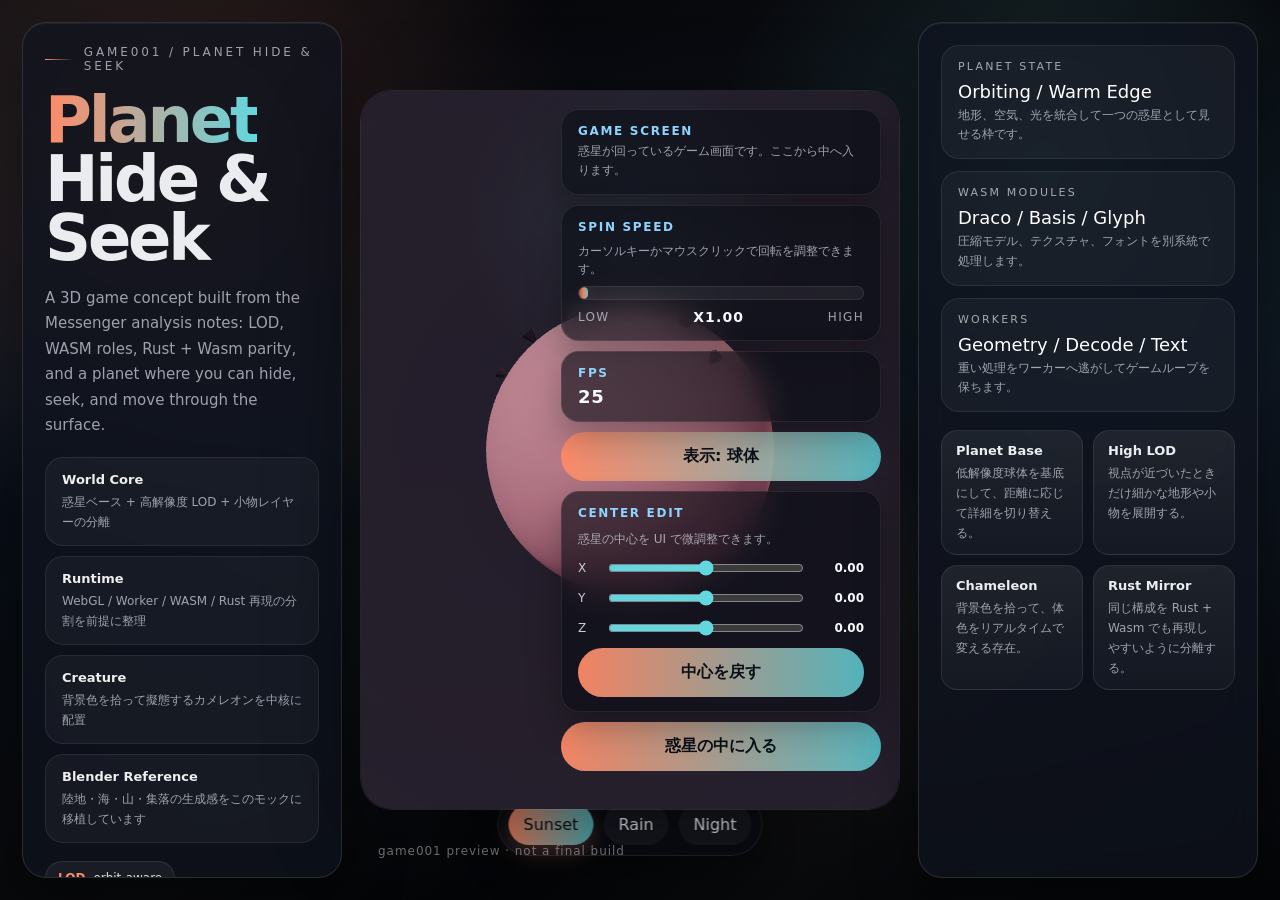
==== game001/index.html @ 6404ee8c "add planet center editor" ====
<!doctype html>
<html lang="ja">
  <head>
    <meta charset="UTF-8" />
    <meta name="viewport" content="width=device-width, initial-scale=1.0" />
    <script type="importmap">
      {
        "imports": {
          "three": "./vendor/three.module.js",
          "three/addons/loaders/GLTFLoader.js": "./vendor/jsm/loaders/GLTFLoader.js",
          "three/addons/loaders/DRACOLoader.js": "./vendor/jsm/loaders/DRACOLoader.js"
        }
      }
    </script>
    <title>game001 - Planet Hide & Seek</title>
    <style>
      :root {
        --bg: #07080d;
        --panel: rgba(16, 20, 30, 0.74);
        --panel-strong: rgba(12, 16, 26, 0.92);
        --line: rgba(255, 255, 255, 0.12);
        --text: rgba(245, 246, 250, 0.96);
        --muted: rgba(210, 216, 228, 0.72);
        --warm: #ff8a66;
        --warm-2: #ffb17e;
        --cool: #62d7df;
        --cool-2: #8ed4ff;
        --planet: #394561;
        --planet-dark: #1a2235;
        --shadow: rgba(0, 0, 0, 0.45);
      }

      * {
        box-sizing: border-box;
      }

      html,
      body {
        margin: 0;
        min-height: 100%;
        background:
          radial-gradient(circle at 15% 18%, rgba(255, 138, 102, 0.16), transparent 30%),
          radial-gradient(circle at 82% 18%, rgba(98, 215, 223, 0.14), transparent 26%),
          radial-gradient(circle at 60% 68%, rgba(255, 177, 126, 0.09), transparent 28%),
          linear-gradient(180deg, #06070b 0%, #09111c 44%, #040507 100%);
        color: var(--text);
        font-family: Inter, ui-sans-serif, system-ui, -apple-system, BlinkMacSystemFont, "Segoe UI", sans-serif;
        overflow: hidden;
      }

      body[data-biome="sunset"] {
        --planet: #6c4250;
        --planet-dark: #2b1a24;
      }

      body[data-biome="rain"] {
        --planet: #425f67;
        --planet-dark: #17262c;
      }

      body[data-biome="night"] {
        --planet: #3d4a72;
        --planet-dark: #12182a;
      }

      .shell {
        position: relative;
        width: 100vw;
        height: 100vh;
        display: grid;
        grid-template-columns: 320px minmax(0, 1fr) 340px;
        gap: 18px;
        padding: 22px;
      }

      .shell::before {
        content: "";
        position: absolute;
        inset: 0;
        background:
          linear-gradient(135deg, rgba(255,255,255,0.03), transparent 24%, rgba(255,255,255,0.02) 48%, transparent 62%, rgba(255,255,255,0.02) 76%, transparent),
          radial-gradient(circle at 50% 50%, rgba(255,255,255,0.04), transparent 48%);
        pointer-events: none;
        mix-blend-mode: screen;
      }

      .panel {
        position: relative;
        z-index: 1;
        background: var(--panel);
        border: 1px solid var(--line);
        box-shadow: 0 24px 60px var(--shadow), inset 0 1px 0 rgba(255,255,255,0.05);
        backdrop-filter: blur(18px);
        border-radius: 24px;
        overflow: hidden;
      }

      .left {
        display: flex;
        flex-direction: column;
        padding: 22px;
        gap: 18px;
      }

      .eyebrow {
        display: inline-flex;
        align-items: center;
        gap: 10px;
        color: var(--muted);
        font-size: 12px;
        letter-spacing: 0.24em;
        text-transform: uppercase;
      }

      .eyebrow::before {
        content: "";
        width: 34px;
        height: 1px;
        background: linear-gradient(90deg, var(--warm), transparent);
      }

      h1 {
        margin: 0;
        font-size: clamp(2.2rem, 5vw, 4.5rem);
        line-height: 0.92;
        letter-spacing: -0.05em;
      }

      .title-accent {
        background: linear-gradient(90deg, var(--warm), var(--cool));
        -webkit-background-clip: text;
        background-clip: text;
        color: transparent;
      }

      .lede {
        margin: 0;
        font-size: 15px;
        line-height: 1.7;
        color: var(--muted);
      }

      .spec-list {
        display: grid;
        gap: 10px;
      }

      .spec-card {
        border-radius: 18px;
        padding: 14px 16px;
        background: rgba(255,255,255,0.04);
        border: 1px solid rgba(255,255,255,0.08);
      }

      .spec-card strong {
        display: block;
        font-size: 13px;
        margin-bottom: 4px;
        color: rgba(255,255,255,0.93);
      }

      .spec-card span {
        font-size: 12px;
        color: var(--muted);
      }

      .chip-row {
        display: flex;
        flex-wrap: wrap;
        gap: 8px;
        margin-top: auto;
      }

      .chip {
        display: inline-flex;
        align-items: center;
        gap: 8px;
        border-radius: 999px;
        padding: 9px 12px;
        background: rgba(255,255,255,0.05);
        border: 1px solid rgba(255,255,255,0.09);
        color: rgba(255,255,255,0.86);
        font-size: 12px;
      }

      .chip b {
        color: var(--warm);
      }

      .center {
        position: relative;
        display: grid;
        place-items: center;
      }

      .viewport {
        position: relative;
        width: min(100%, 820px);
        height: min(100%, 720px);
        border-radius: 32px;
        background:
          radial-gradient(circle at 50% 22%, rgba(255,177,126,0.22), transparent 22%),
          radial-gradient(circle at 50% 55%, rgba(98,215,223,0.08), transparent 36%),
          linear-gradient(180deg, rgba(255,255,255,0.03), rgba(255,255,255,0.01));
        border: 1px solid rgba(255,255,255,0.08);
        overflow: hidden;
        box-shadow: 0 26px 90px rgba(0,0,0,0.45);
      }

      .game-canvas {
        position: absolute;
        inset: 0;
        width: 100%;
        height: 100%;
        display: block;
        background: #040507;
        z-index: 0;
      }

      .entry-scene,
      .orbit-scene,
      .play-scene {
        position: absolute;
        inset: 0;
        transition: opacity 420ms ease, transform 420ms ease, filter 420ms ease;
        z-index: 1;
      }

      .orbit-scene,
      .play-scene {
        opacity: 0;
        pointer-events: none;
      }

      .orbit-scene {
        background:
          radial-gradient(circle at 50% 18%, rgba(98, 215, 223, 0.08), transparent 26%),
          linear-gradient(180deg, rgba(12, 17, 24, 0.12) 0%, rgba(10, 15, 21, 0.1) 48%, rgba(5, 7, 10, 0.06) 100%);
        backdrop-filter: none;
      }

      .viewport.orbiting .entry-scene,
      .viewport.playing .entry-scene {
        opacity: 0;
        pointer-events: none;
        transform: scale(1.06);
        filter: blur(6px);
      }

      .entry-scene .stars,
      .entry-scene .planet-wrap,
      .entry-scene .hud {
        display: none;
      }

      .viewport.orbiting .orbit-scene {
        opacity: 1;
        pointer-events: auto;
      }

      .viewport.playing .play-scene {
        opacity: 1;
        pointer-events: auto;
      }

      .enter-hud {
        position: absolute;
        left: 18px;
        top: 18px;
        display: flex;
        flex-direction: column;
        align-items: flex-start;
        gap: 8px;
        max-width: 320px;
        padding: 0;
        background: rgba(10, 14, 22, 0.72);
        border: 0;
        color: rgba(255,255,255,0.9);
        backdrop-filter: none;
        z-index: 4;
      }

      .enter-btn {
        appearance: none;
        border: 0;
        border-radius: 999px;
        padding: 14px 22px;
        min-width: 260px;
        width: fit-content;
        background: linear-gradient(90deg, rgba(255,138,102,0.94), rgba(98,215,223,0.82));
        color: #081018;
        font: inherit;
        font-weight: 700;
        font-size: 15px;
        line-height: 1.15;
        cursor: pointer;
        box-shadow: 0 14px 30px rgba(0,0,0,0.28);
      }

      .enter-btn:hover {
        filter: brightness(1.04);
      }

      .enter-hud span {
        display: block;
        padding: 10px 12px;
        border-radius: 14px;
        background: rgba(10, 14, 22, 0.68);
        border: 1px solid rgba(255,255,255,0.08);
        backdrop-filter: blur(16px);
        font-size: 12px;
        line-height: 1.6;
        color: rgba(255,255,255,0.86);
      }

      .play-overlay {
        position: absolute;
        left: 16px;
        right: 16px;
        bottom: 16px;
        display: flex;
        justify-content: flex-start;
        gap: 12px;
        pointer-events: none;
        z-index: 3;
      }

      .play-toast {
        position: absolute;
        left: 50%;
        top: 84px;
        transform: translateX(-50%) translateY(-8px);
        padding: 10px 14px;
        border-radius: 999px;
        background: rgba(10, 14, 22, 0.72);
        border: 1px solid rgba(255,255,255,0.08);
        color: rgba(255,255,255,0.9);
        font-size: 12px;
        line-height: 1.4;
        backdrop-filter: blur(16px);
        z-index: 8;
        opacity: 0;
        transition: opacity 180ms ease, transform 180ms ease;
        pointer-events: none;
      }

      .play-toast.visible {
        opacity: 1;
        transform: translateX(-50%) translateY(0);
      }

      .inventory-panel {
        position: absolute;
        right: 16px;
        top: 16px;
        width: min(290px, calc(100% - 32px));
        padding: 14px 16px;
        border-radius: 18px;
        background: rgba(10, 14, 22, 0.64);
        border: 1px solid rgba(255,255,255,0.08);
        backdrop-filter: blur(18px);
        box-shadow: 0 14px 34px rgba(0,0,0,0.28);
        z-index: 7;
      }

      .inventory-head {
        display: flex;
        align-items: center;
        justify-content: space-between;
        gap: 10px;
      }

      .inventory-head strong {
        display: block;
        letter-spacing: 0.14em;
        font-size: 12px;
        color: var(--cool-2);
      }

      .inventory-head span {
        display: block;
        margin-top: 4px;
        font-size: 12px;
        color: var(--muted);
      }

      .inventory-toggle {
        appearance: none;
        border: 0;
        border-radius: 999px;
        padding: 10px 13px;
        background: linear-gradient(90deg, rgba(255,138,102,0.92), rgba(98,215,223,0.8));
        color: #081018;
        font: inherit;
        font-weight: 700;
        cursor: pointer;
      }

      .inventory-list {
        display: grid;
        gap: 10px;
        margin-top: 12px;
      }

      .inventory-item {
        display: grid;
        grid-template-columns: 44px minmax(0, 1fr);
        gap: 12px;
        align-items: center;
        padding: 10px 12px;
        border-radius: 14px;
        background: rgba(255,255,255,0.04);
        border: 1px solid rgba(255,255,255,0.08);
      }

      .inventory-item .icon {
        width: 44px;
        height: 44px;
        border-radius: 14px;
        display: grid;
        place-items: center;
        background: linear-gradient(180deg, rgba(255,177,126,0.16), rgba(98,215,223,0.16));
        border: 1px solid rgba(255,255,255,0.08);
        color: var(--warm-2);
        font-size: 20px;
      }

      .inventory-item .name {
        display: flex;
        align-items: center;
        gap: 8px;
        font-size: 13px;
        color: rgba(255,255,255,0.95);
      }

      .inventory-item .meta {
        margin-top: 4px;
        font-size: 12px;
        line-height: 1.5;
        color: var(--muted);
      }

      .inventory-item .tag {
        display: inline-flex;
        align-items: center;
        gap: 6px;
        margin-left: auto;
        font-size: 11px;
        letter-spacing: 0.08em;
        text-transform: uppercase;
        color: rgba(255,255,255,0.78);
      }

      .inventory-item .dot {
        width: 8px;
        height: 8px;
        border-radius: 50%;
        background: #7cf0a4;
        box-shadow: 0 0 10px rgba(124,240,164,0.55);
      }

      .inventory-panel.collapsed .inventory-list {
        display: none;
      }

      .mobile-controls {
        position: absolute;
        inset: 0;
        display: none;
        align-items: flex-end;
        justify-content: space-between;
        padding: 18px;
        pointer-events: none;
        z-index: 12;
        gap: 14px;
      }

      .joy-wrap {
        width: 132px;
        height: 132px;
        position: relative;
        pointer-events: auto;
      }

      .joy-pad {
        position: absolute;
        inset: 0;
        border-radius: 50%;
        border: 1px solid rgba(255,255,255,0.18);
        background: rgba(10, 14, 22, 0.28);
        backdrop-filter: blur(14px);
        touch-action: none;
      }

      .joy-pad::after {
        content: "";
        position: absolute;
        inset: 20px;
        border-radius: 50%;
        border: 1px dashed rgba(255,255,255,0.12);
      }

      .joy-thumb {
        position: absolute;
        left: 50%;
        top: 50%;
        width: 56px;
        height: 56px;
        margin-left: -28px;
        margin-top: -28px;
        border-radius: 50%;
        background: linear-gradient(180deg, rgba(255,177,126,0.92), rgba(98,215,223,0.76));
        box-shadow: 0 12px 24px rgba(0,0,0,0.24);
        transform: translate(0, 0);
      }

      .mobile-actions {
        display: flex;
        flex-direction: column;
        gap: 12px;
        align-items: center;
        justify-content: center;
        pointer-events: auto;
        flex: 1 1 240px;
      }

      .mobile-actions .transform-btn,
      .mobile-actions .talk-btn,
      .mobile-actions .jump-btn,
      .mobile-actions .speed-btn,
      .mobile-actions .attack-btn {
        width: min(100%, 172px);
      }

      .transform-btn,
      .talk-btn,
      .jump-btn {
        appearance: none;
        border: 0;
        border-radius: 999px;
        padding: 12px 18px;
        min-width: 118px;
        color: #081018;
        font: inherit;
        font-weight: 800;
        box-shadow: 0 14px 30px rgba(0,0,0,0.24);
      }

      .transform-btn {
        background: linear-gradient(180deg, rgba(124,240,164,0.96), rgba(98,215,223,0.84));
      }

      .talk-btn {
        background: linear-gradient(180deg, rgba(191, 196, 210, 0.92), rgba(156, 198, 255, 0.82));
      }

      .jump-btn {
        background: linear-gradient(180deg, rgba(156, 198, 255, 0.96), rgba(124,240,164,0.82));
      }

      .attack-btn {
        appearance: none;
        border: 0;
        border-radius: 999px;
        padding: 14px 20px;
        min-width: 118px;
        background: linear-gradient(180deg, rgba(255,138,102,0.96), rgba(255,177,126,0.92));
        color: #081018;
        font: inherit;
        font-weight: 800;
        box-shadow: 0 14px 30px rgba(0,0,0,0.28);
      }

      .speed-btn {
        appearance: none;
        border: 0;
        border-radius: 999px;
        padding: 12px 18px;
        min-width: 118px;
        background: linear-gradient(180deg, rgba(255, 214, 102, 0.96), rgba(255, 138, 102, 0.88));
        color: #081018;
        font: inherit;
        font-weight: 800;
        box-shadow: 0 14px 30px rgba(0,0,0,0.24);
      }

      .attack-btn:active {
        transform: translateY(1px);
      }

      .orbit-scene .orbit-hud {
        position: absolute;
        right: 18px;
        top: 18px;
        z-index: 4;
        display: grid;
        gap: 10px;
        width: min(320px, calc(100% - 36px));
      }

      .orbit-card {
        padding: 14px 16px;
        border-radius: 18px;
        background: rgba(10, 14, 22, 0.62);
        border: 1px solid rgba(255,255,255,0.08);
        backdrop-filter: blur(16px);
        box-shadow: 0 14px 34px rgba(0,0,0,0.28);
      }

      .orbit-card strong {
        display: block;
        margin-bottom: 4px;
        font-size: 12px;
        letter-spacing: 0.14em;
        text-transform: uppercase;
        color: var(--cool-2);
      }

      .orbit-card span {
        display: block;
        color: var(--muted);
        font-size: 12px;
        line-height: 1.6;
      }

      .orbit-btn {
        appearance: none;
        border: 0;
        border-radius: 999px;
        padding: 14px 18px;
        background: linear-gradient(90deg, rgba(255,138,102,0.94), rgba(98,215,223,0.82));
        color: #081018;
        font: inherit;
        font-weight: 700;
        cursor: pointer;
      }

      .orbit-center-editor {
        display: grid;
        gap: 10px;
        padding: 14px 16px;
        border-radius: 18px;
        background: rgba(10, 14, 22, 0.62);
        border: 1px solid rgba(255,255,255,0.08);
        backdrop-filter: blur(16px);
        box-shadow: 0 14px 34px rgba(0,0,0,0.28);
      }

      .orbit-center-editor strong {
        display: block;
        font-size: 12px;
        letter-spacing: 0.14em;
        text-transform: uppercase;
        color: var(--cool-2);
      }

      .orbit-center-editor > span {
        display: block;
        font-size: 12px;
        color: var(--muted);
        line-height: 1.5;
      }

      .orbit-center-editor label {
        display: grid;
        grid-template-columns: 18px minmax(0, 1fr) 52px;
        align-items: center;
        gap: 10px;
        font-size: 12px;
        color: rgba(236, 245, 255, 0.82);
      }

      .orbit-center-editor input[type="range"] {
        width: 100%;
        accent-color: #62d7df;
      }

      .orbit-center-editor b {
        font-size: 12px;
        font-variant-numeric: tabular-nums;
        text-align: right;
        color: #f7fbff;
      }

      .orbit-center-reset {
        padding-inline: 14px;
      }

      .orbit-speed {
        display: grid;
        gap: 8px;
        padding: 14px 16px;
        border-radius: 18px;
        background: rgba(10, 14, 22, 0.62);
        border: 1px solid rgba(255,255,255,0.08);
        backdrop-filter: blur(16px);
        box-shadow: 0 14px 34px rgba(0,0,0,0.28);
      }

      .orbit-speed strong {
        display: block;
        font-size: 12px;
        letter-spacing: 0.14em;
        text-transform: uppercase;
        color: var(--cool-2);
      }

      .orbit-speed span {
        display: block;
        font-size: 12px;
        color: var(--muted);
        line-height: 1.5;
      }

      .orbit-gauge {
        display: grid;
        gap: 8px;
      }

      .orbit-gauge-track {
        position: relative;
        overflow: hidden;
        height: 14px;
        border-radius: 999px;
        background: rgba(255,255,255,0.06);
        border: 1px solid rgba(255,255,255,0.08);
      }

      .orbit-gauge-fill {
        width: 50%;
        height: 100%;
        border-radius: inherit;
        background: linear-gradient(90deg, rgba(255,138,102,0.55), rgba(255,138,102,0.92), rgba(98,215,223,0.92));
        box-shadow: 0 0 18px rgba(255,138,102,0.3);
        transition: width 120ms linear;
      }

      .orbit-gauge-meta {
        display: flex;
        align-items: center;
        justify-content: space-between;
        gap: 10px;
        font-size: 11px;
        letter-spacing: 0.12em;
        text-transform: uppercase;
        color: rgba(236, 245, 255, 0.7);
      }

      .orbit-gauge-meta strong {
        font-size: 14px;
        letter-spacing: 0.08em;
        color: #f7fbff;
      }

      .orbit-fps {
        display: grid;
        gap: 6px;
        padding: 14px 16px;
        border-radius: 18px;
        background: rgba(10, 14, 22, 0.62);
        border: 1px solid rgba(255,255,255,0.08);
        backdrop-filter: blur(16px);
        box-shadow: 0 14px 34px rgba(0,0,0,0.28);
      }

      .orbit-fps strong {
        display: block;
        font-size: 12px;
        letter-spacing: 0.14em;
        text-transform: uppercase;
        color: var(--cool-2);
      }

      .orbit-fps span {
        display: block;
        font-size: 18px;
        font-weight: 700;
        letter-spacing: 0.04em;
        color: #f7fbff;
      }

      .play-box {
        align-self: flex-start;
        max-width: 300px;
        padding: 12px 14px;
        border-radius: 18px;
        background: rgba(10, 14, 22, 0.58);
        border: 1px solid rgba(255,255,255,0.08);
        backdrop-filter: blur(16px);
      }

      .play-box strong {
        display: block;
        margin-bottom: 4px;
        font-size: 12px;
        letter-spacing: 0.14em;
        text-transform: uppercase;
        color: var(--cool-2);
      }

      .play-box span {
        display: block;
        color: var(--muted);
        font-size: 12px;
        line-height: 1.6;
      }

      .stars,
      .stars::before,
      .stars::after {
        position: absolute;
        inset: 0;
        content: "";
        background-image:
          radial-gradient(circle at 20% 30%, rgba(255,255,255,0.9) 0 1px, transparent 1.5px),
          radial-gradient(circle at 68% 16%, rgba(255,255,255,0.65) 0 1px, transparent 1.5px),
          radial-gradient(circle at 80% 40%, rgba(255,255,255,0.5) 0 1px, transparent 1.5px),
          radial-gradient(circle at 10% 76%, rgba(255,255,255,0.7) 0 1px, transparent 1.5px),
          radial-gradient(circle at 48% 66%, rgba(255,255,255,0.6) 0 1px, transparent 1.5px);
        opacity: 0.85;
        animation: drift 18s linear infinite;
      }

      .stars::before {
        transform: translateY(18px) scale(1.15);
        opacity: 0.45;
      }

      .stars::after {
        transform: translateY(-12px) scale(0.85);
        opacity: 0.3;
      }

      @keyframes drift {
        from { transform: translateX(0); }
        to { transform: translateX(-24px); }
      }

      .planet-wrap {
        position: absolute;
        left: 50%;
        top: 46%;
        transform: translate(-50%, -50%);
        width: min(72vw, 420px);
        aspect-ratio: 1;
        animation: planet-drift 42s ease-in-out infinite;
      }

      .orbit-ring {
        position: absolute;
        inset: 10%;
        border-radius: 50%;
        border: 1px solid rgba(255,255,255,0.14);
        box-shadow: 0 0 40px rgba(255, 138, 102, 0.1);
        animation: spin 24s linear infinite;
      }

      .orbit-ring::after {
        content: "";
        position: absolute;
        width: 14px;
        height: 14px;
        right: 10%;
        top: 12%;
        border-radius: 50%;
        background: linear-gradient(180deg, var(--warm-2), var(--warm));
        box-shadow: 0 0 20px rgba(255,138,102,0.8);
      }

      .planet {
        position: absolute;
        inset: 18%;
        border-radius: 50%;
        background:
          radial-gradient(circle at 35% 30%, rgba(255,255,255,0.18), transparent 20%),
          radial-gradient(circle at 30% 76%, rgba(12, 18, 32, 0.9), transparent 24%),
          radial-gradient(circle at 58% 44%, rgba(255,177,126,0.18), transparent 22%),
          linear-gradient(145deg, var(--planet), var(--planet-dark));
        box-shadow:
          inset -42px -54px 74px rgba(0,0,0,0.28),
          inset 22px 18px 30px rgba(255,255,255,0.06),
          0 0 60px rgba(98, 215, 223, 0.1);
      }

      .planet::before,
      .planet::after {
        content: "";
        position: absolute;
        inset: 13%;
        border-radius: 50%;
        background:
          radial-gradient(circle at 30% 34%, rgba(255,255,255,0.16) 0 8%, transparent 10%),
          radial-gradient(circle at 68% 66%, rgba(255,255,255,0.08) 0 6%, transparent 8%),
          radial-gradient(circle at 46% 58%, rgba(255,138,102,0.12) 0 12%, transparent 14%),
          radial-gradient(circle at 60% 28%, rgba(98,215,223,0.14) 0 10%, transparent 12%);
        mix-blend-mode: screen;
      }

      .planet::after {
        inset: 8%;
        filter: blur(10px);
        opacity: 0.75;
      }

      .ocean-glow,
      .landmass,
      .mountain-belt,
      .settlement {
        position: absolute;
        border-radius: 50%;
        pointer-events: none;
      }

      .ocean-glow {
        inset: 26% 26% 18% 16%;
        background:
          radial-gradient(circle at 38% 36%, rgba(98, 215, 223, 0.12), transparent 28%),
          radial-gradient(circle at 55% 58%, rgba(255, 255, 255, 0.07), transparent 24%),
          linear-gradient(145deg, rgba(19, 52, 92, 0.82), rgba(13, 25, 46, 0.96));
        box-shadow:
          inset -18px -24px 40px rgba(0,0,0,0.28),
          inset 10px 12px 18px rgba(255,255,255,0.06);
        opacity: 0.98;
        transform: rotate(-14deg) scale(0.96);
        animation: ocean-pulse 9s ease-in-out infinite;
      }

      .landmass {
        inset: 31% 34% 24% 22%;
        background:
          radial-gradient(circle at 28% 26%, rgba(255, 235, 178, 0.18), transparent 16%),
          radial-gradient(circle at 58% 58%, rgba(52, 112, 66, 0.95), transparent 18%),
          linear-gradient(145deg, rgba(38, 94, 49, 0.98), rgba(86, 62, 31, 0.95));
        clip-path: polygon(
          9% 52%,
          18% 32%,
          34% 22%,
          48% 27%,
          62% 17%,
          75% 25%,
          88% 20%,
          93% 34%,
          89% 48%,
          95% 63%,
          82% 78%,
          65% 74%,
          53% 84%,
          39% 78%,
          28% 86%,
          14% 75%,
          10% 63%
        );
        filter: saturate(1.08);
        box-shadow:
          inset -12px -16px 28px rgba(0,0,0,0.22),
          inset 10px 12px 18px rgba(255,255,255,0.04);
        opacity: 0.95;
        transform: rotate(10deg);
        animation: land-shift 16s ease-in-out infinite;
      }

      .mountain-belt {
        inset: 39% 42% 40% 34%;
        background:
          linear-gradient(135deg, rgba(18, 24, 31, 0.94), rgba(10, 14, 20, 0.88));
        clip-path: polygon(
          0% 100%,
          8% 76%,
          16% 90%,
          24% 56%,
          32% 86%,
          40% 44%,
          50% 82%,
          60% 50%,
          69% 84%,
          77% 62%,
          86% 82%,
          94% 72%,
          100% 100%
        );
        opacity: 0.92;
        transform: rotate(-18deg);
        filter: drop-shadow(0 0 10px rgba(0,0,0,0.28));
        animation: mountain-glow 13s ease-in-out infinite;
      }

      .settlement {
        background: linear-gradient(180deg, rgba(255, 194, 149, 0.95), rgba(255, 138, 102, 0.82));
        box-shadow: 0 0 12px rgba(255, 138, 102, 0.48);
        opacity: 0.92;
      }

      .settlement.castle {
        width: 2.4%;
        height: 2.4%;
        left: 58%;
        top: 48%;
        border-radius: 4px;
        transform: rotate(12deg);
      }

      .settlement.castle::before,
      .settlement.castle::after {
        content: "";
        position: absolute;
        bottom: 80%;
        width: 42%;
        height: 78%;
        background: inherit;
        border-radius: 3px 3px 0 0;
      }

      .settlement.castle::before {
        left: 6%;
      }

      .settlement.castle::after {
        right: 6%;
      }

      .settlement.town {
        width: 1.8%;
        height: 1.8%;
        left: 47%;
        top: 58%;
        border-radius: 3px;
        transform: rotate(-6deg);
        box-shadow:
          0 0 10px rgba(255,138,102,0.42),
          8px -2px 0 0 rgba(255,177,126,0.75),
          -8px 3px 0 0 rgba(255,177,126,0.62);
      }

      .settlement.village {
        width: 1.2%;
        height: 1.2%;
        left: 68%;
        top: 60%;
        border-radius: 999px;
        box-shadow:
          0 0 8px rgba(255,138,102,0.44),
          5px 2px 0 0 rgba(255,177,126,0.7),
          -6px -1px 0 0 rgba(255,177,126,0.58);
      }

      .chameleon {
        position: absolute;
        right: 8%;
        bottom: 14%;
        width: 132px;
        height: 176px;
        border-radius: 40px 40px 34px 34px;
        background:
          radial-gradient(circle at 42% 24%, rgba(255,255,255,0.92) 0 4%, transparent 5%),
          radial-gradient(circle at 60% 24%, rgba(255,255,255,0.92) 0 4%, transparent 5%),
          linear-gradient(180deg, rgba(255,177,126,0.16), rgba(98,215,223,0.08)),
          linear-gradient(180deg, #111820, #070b10);
        border: 1px solid rgba(255,255,255,0.08);
        box-shadow: 0 20px 50px rgba(0,0,0,0.35);
        transform: rotate(8deg);
        animation: chameleon-float 4.8s ease-in-out infinite;
      }

      .chameleon::before {
        content: "";
        position: absolute;
        left: 8px;
        top: 12px;
        width: 84px;
        height: 24px;
        border-radius: 999px;
        background: linear-gradient(90deg, var(--cool), var(--warm));
        opacity: 0.88;
        filter: blur(10px);
      }

      .chameleon::after {
        content: "";
        position: absolute;
        right: -18px;
        top: 30px;
        width: 44px;
        height: 44px;
        border-radius: 50%;
        border: 3px solid rgba(255,177,126,0.8);
        border-left-color: transparent;
        border-bottom-color: transparent;
        transform: rotate(34deg);
        opacity: 0.7;
      }

      .planet-caption {
        position: absolute;
        left: 6%;
        top: 8%;
        display: inline-flex;
        gap: 10px;
        align-items: center;
        padding: 10px 12px;
        border-radius: 999px;
        background: rgba(10, 14, 22, 0.62);
        border: 1px solid rgba(255,255,255,0.08);
        color: rgba(255,255,255,0.88);
        font-size: 12px;
        backdrop-filter: blur(14px);
      }

      .planet-caption b {
        color: var(--warm-2);
      }

      .play-scene .frame-top {
        position: absolute;
        left: 18px;
        top: 18px;
        display: flex;
        gap: 10px;
        z-index: 4;
      }

      .frame-pill {
        padding: 10px 14px;
        border-radius: 999px;
        background: rgba(10, 14, 22, 0.68);
        border: 1px solid rgba(255,255,255,0.08);
        color: rgba(255,255,255,0.88);
        font-size: 12px;
        backdrop-filter: blur(14px);
      }

      .frame-pill b {
        color: var(--warm-2);
      }

      @keyframes planet-drift {
        0%, 100% { transform: translate(-50%, -50%) rotate(-1.2deg) scale(3); }
        50% { transform: translate(-50%, -51.5%) rotate(1.2deg) scale(3.06); }
      }

      @keyframes ocean-pulse {
        0%, 100% { filter: saturate(1) brightness(1); }
        50% { filter: saturate(1.1) brightness(1.08); }
      }

      @keyframes land-shift {
        0%, 100% { transform: rotate(10deg) scale(1); }
        50% { transform: rotate(13deg) scale(1.02); }
      }

      @keyframes mountain-glow {
        0%, 100% { opacity: 0.88; }
        50% { opacity: 1; }
      }

      @keyframes chameleon-float {
        0%, 100% { transform: rotate(8deg) translateY(0); }
        50% { transform: rotate(6deg) translateY(-12px); }
      }

      .hud {
        position: absolute;
        inset: 18px;
        display: flex;
        flex-direction: column;
        justify-content: space-between;
        pointer-events: none;
      }

      .hud-top,
      .hud-bottom {
        display: flex;
        align-items: flex-start;
        justify-content: space-between;
        gap: 14px;
      }

      .hud-box {
        min-width: 190px;
        max-width: 290px;
        padding: 14px 16px;
        border-radius: 18px;
        background: rgba(10, 14, 22, 0.58);
        border: 1px solid rgba(255,255,255,0.08);
        backdrop-filter: blur(16px);
        box-shadow: 0 14px 34px rgba(0,0,0,0.28);
      }

      .hud-box h2 {
        margin: 0 0 6px;
        font-size: 13px;
        letter-spacing: 0.12em;
        text-transform: uppercase;
        color: var(--cool-2);
      }

      .hud-box p {
        margin: 0;
        color: var(--muted);
        font-size: 12px;
        line-height: 1.6;
      }

      .meter {
        margin-top: 12px;
        height: 10px;
        border-radius: 999px;
        background: rgba(255,255,255,0.08);
        overflow: hidden;
      }

      .meter > i {
        display: block;
        height: 100%;
        border-radius: inherit;
        background: linear-gradient(90deg, var(--warm), var(--cool));
        box-shadow: 0 0 18px rgba(255, 138, 102, 0.42);
        width: var(--value, 50%);
      }

      .right {
        display: flex;
        flex-direction: column;
        gap: 18px;
        padding: 22px;
      }

      .stack {
        display: grid;
        gap: 12px;
      }

      .mini-card {
        padding: 14px 16px;
        border-radius: 18px;
        background: rgba(255,255,255,0.04);
        border: 1px solid rgba(255,255,255,0.08);
      }

      .mini-card .label {
        font-size: 11px;
        letter-spacing: 0.2em;
        text-transform: uppercase;
        color: rgba(255,255,255,0.62);
      }

      .mini-card .value {
        margin-top: 8px;
        font-size: 18px;
        color: white;
      }

      .mini-card .desc {
        margin-top: 4px;
        color: var(--muted);
        font-size: 12px;
        line-height: 1.6;
      }

      .chip-grid {
        display: grid;
        grid-template-columns: repeat(2, minmax(0, 1fr));
        gap: 10px;
      }

      .module {
        padding: 12px 14px;
        border-radius: 16px;
        background: linear-gradient(180deg, rgba(255,255,255,0.07), rgba(255,255,255,0.03));
        border: 1px solid rgba(255,255,255,0.09);
      }

      .module b {
        display: block;
        margin-bottom: 4px;
        font-size: 13px;
      }

      .module span {
        font-size: 12px;
        color: var(--muted);
        line-height: 1.5;
      }

      .toolbar {
        position: absolute;
        left: 50%;
        bottom: 22px;
        transform: translateX(-50%);
        display: flex;
        gap: 10px;
        padding: 10px;
        border-radius: 999px;
        background: rgba(10, 14, 22, 0.76);
        border: 1px solid rgba(255,255,255,0.1);
        box-shadow: 0 16px 34px rgba(0,0,0,0.35);
        backdrop-filter: blur(20px);
        pointer-events: auto;
      }

      .toolbar button {
        appearance: none;
        border: 0;
        padding: 11px 15px;
        border-radius: 999px;
        background: rgba(255,255,255,0.05);
        color: var(--text);
        font: inherit;
        cursor: pointer;
        transition: transform 160ms ease, background 160ms ease, box-shadow 160ms ease;
      }

      .toolbar button:hover {
        transform: translateY(-1px);
        background: rgba(255,255,255,0.1);
      }

      .toolbar button.active {
        background: linear-gradient(90deg, rgba(255,138,102,0.9), rgba(98,215,223,0.8));
        color: #081018;
        box-shadow: 0 8px 20px rgba(255,138,102,0.25);
      }

      .footer-note {
        position: absolute;
        left: 18px;
        bottom: 20px;
        color: rgba(255,255,255,0.48);
        font-size: 12px;
        letter-spacing: 0.08em;
      }

      .mobile-info-toggle {
        display: none;
        position: fixed;
        right: 14px;
        bottom: 14px;
        z-index: 40;
        appearance: none;
        border: 0;
        padding: 12px 16px;
        border-radius: 999px;
        background: linear-gradient(90deg, rgba(255,138,102,0.94), rgba(98,215,223,0.82));
        color: #081018;
        font: inherit;
        font-weight: 700;
        box-shadow: 0 14px 30px rgba(0,0,0,0.28);
      }

      @keyframes spin {
        to { transform: rotate(360deg); }
      }

      @media (max-width: 1200px) {
        .shell {
          grid-template-columns: 1fr;
          grid-template-rows: auto minmax(0, 1fr) auto;
          overflow: auto;
        }

        .center {
          min-height: 62vh;
        }

        .right {
          margin-bottom: 80px;
        }

        .toolbar {
          bottom: 14px;
          max-width: calc(100vw - 26px);
          overflow-x: auto;
        }
      }

      @media (max-width: 720px) {
        body {
          overflow: auto;
        }

        .shell {
          padding: 14px;
          gap: 12px;
        }

        .left,
        .right {
          padding: 16px;
        }

        .chip-grid {
          grid-template-columns: 1fr;
        }

        .hud {
          inset: 12px;
        }

        .toolbar {
          left: 14px;
          right: 14px;
          transform: none;
          justify-content: flex-start;
        }

        .viewport {
          overflow: visible;
        }

        .play-scene {
          overflow: visible;
        }

        .mobile-controls {
          top: calc(100% + 12px);
          left: 0;
          right: 0;
          padding: 0 2px 0;
          gap: 10px;
        }

        .joy-wrap {
          width: 108px;
          height: 108px;
        }

        .joy-thumb {
          width: 46px;
          height: 46px;
          margin-left: -23px;
          margin-top: -23px;
        }

        .mobile-actions {
          flex-direction: row;
          flex-wrap: wrap;
          justify-content: center;
          gap: 8px;
        }

        .transform-btn,
        .talk-btn,
        .jump-btn,
        .speed-btn,
        .attack-btn {
          min-width: 94px;
          padding: 11px 14px;
        }
      }

      @media (max-width: 960px) {
        .shell {
          grid-template-columns: 1fr;
          grid-template-rows: minmax(56vh, 1fr) auto auto;
          align-items: start;
        }

        .center {
          order: 1;
          min-height: 56vh;
        }

        .left,
        .right {
          display: none;
          order: 2;
          width: 100%;
        }

        body.info-open .left,
        body.info-open .right {
          display: flex;
        }

        .mobile-info-toggle {
          display: inline-flex;
          align-items: center;
          justify-content: center;
        }

        .mobile-controls {
          display: flex;
          top: calc(100% + 14px);
          bottom: auto;
          left: 12px;
          right: 12px;
          padding: 0 4px 0;
          align-items: flex-end;
          justify-content: space-between;
          flex-wrap: wrap;
          gap: 12px;
        }

        .inventory-panel {
          left: 12px;
          right: 12px;
          top: 12px;
          width: auto;
        }
      }
    </style>
  </head>
  <body data-biome="sunset">
    <main class="shell">
      <section class="panel left">
        <div class="eyebrow">game001 / planet hide & seek</div>
        <h1><span class="title-accent">Planet</span><br>Hide & Seek</h1>
        <p class="lede">
          A 3D game concept built from the Messenger analysis notes: LOD, WASM roles, Rust + Wasm parity, and a planet where you can hide, seek, and move through the surface.
        </p>

        <div class="spec-list">
          <div class="spec-card">
            <strong>World Core</strong>
            <span>惑星ベース + 高解像度 LOD + 小物レイヤーの分離</span>
          </div>
          <div class="spec-card">
            <strong>Runtime</strong>
            <span>WebGL / Worker / WASM / Rust 再現の分割を前提に整理</span>
          </div>
          <div class="spec-card">
            <strong>Creature</strong>
            <span>背景色を拾って擬態するカメレオンを中核に配置</span>
          </div>
          <div class="spec-card">
            <strong>Blender Reference</strong>
            <span>陸地・海・山・集落の生成感をこのモックに移植しています</span>
          </div>
        </div>

        <div class="chip-row">
          <div class="chip"><b>LOD</b> orbit-aware</div>
          <div class="chip"><b>WASM</b> decode stack</div>
          <div class="chip"><b>Rust</b> parity plan</div>
          <div class="chip"><b>Mode</b> game001</div>
        </div>
      </section>

      <section class="center">
        <div class="viewport panel">
          <canvas id="game-canvas" class="game-canvas"></canvas>
          <div class="entry-scene">
            <div class="stars"></div>
            <div class="planet-wrap">
              <div class="orbit-ring"></div>
              <div class="planet-caption"><b>terrain</b> land / sea / mountain / settlement</div>
              <div class="planet"></div>
              <div class="ocean-glow"></div>
              <div class="landmass"></div>
              <div class="mountain-belt"></div>
              <div class="settlement castle"></div>
              <div class="settlement town"></div>
              <div class="settlement village"></div>
              <div class="chameleon"></div>
            </div>

            <div class="hud">
              <div class="hud-top">
                <div class="hud-box">
                  <h2>LOD signal</h2>
                  <p>Distance-based streaming keeps the planet readable at any scale.</p>
                  <div class="meter" style="--value: 76%">
                    <i></i>
                  </div>
                </div>
                <div class="hud-box">
                  <h2>Camouflage</h2>
                  <p>Sample the scene tone and shift the chameleon into the same palette.</p>
                  <div class="meter" style="--value: 58%">
                    <i></i>
                  </div>
                </div>
              </div>
              <div class="hud-bottom">
                <div class="hud-box">
                  <h2>Mission</h2>
                  <p>Blend into the biome, track the terrain pulse, and reach the nest.</p>
                </div>
                <div class="hud-box">
                  <h2>Stack</h2>
                  <p>WebGL renderer · worker mesh decode · wasm modules · Rust mirror path</p>
                </div>
              </div>
            </div>

            <div class="enter-hud">
              <button class="enter-btn" id="enter-btn">Start / ゲームに入る</button>
              <span>クリックでも潜れます。ESC で戻ります。</span>
            </div>
          </div>

          <div class="orbit-scene">
            <div class="orbit-hud">
              <div class="orbit-card">
                <strong>Game Screen</strong>
                <span>惑星が回っているゲーム画面です。ここから中へ入ります。</span>
              </div>
              <div class="orbit-speed">
                <strong>Spin speed</strong>
                <span>カーソルキーかマウスクリックで回転を調整できます。</span>
                <div class="orbit-gauge" aria-label="Spin speed gauge">
                  <div class="orbit-gauge-track">
                    <div class="orbit-gauge-fill" id="orbit-speed-fill"></div>
                  </div>
                  <div class="orbit-gauge-meta">
                    <span>LOW</span>
                    <strong id="orbit-speed-value">x1.00</strong>
                    <span>HIGH</span>
                  </div>
                </div>
              </div>
              <div class="orbit-fps">
                <strong>FPS</strong>
                <span id="orbit-fps-value">--</span>
              </div>
              <button class="orbit-btn" id="planet-preview-btn">表示: 球体</button>
              <div class="orbit-center-editor">
                <strong>Center edit</strong>
                <span>惑星の中心を UI で微調整できます。</span>
                <label>
                  <span>X</span>
                  <input type="range" id="planet-center-x" min="-20" max="20" step="0.05" value="0">
                  <b id="planet-center-x-value">0.00</b>
                </label>
                <label>
                  <span>Y</span>
                  <input type="range" id="planet-center-y" min="-20" max="20" step="0.05" value="0">
                  <b id="planet-center-y-value">0.00</b>
                </label>
                <label>
                  <span>Z</span>
                  <input type="range" id="planet-center-z" min="-20" max="20" step="0.05" value="0">
                  <b id="planet-center-z-value">0.00</b>
                </label>
                <button class="orbit-btn orbit-center-reset" id="planet-center-reset">中心を戻す</button>
              </div>
              <button class="orbit-btn" id="enter-inside-btn">惑星の中に入る</button>
            </div>
          </div>

          <div class="play-scene">
            <div class="frame-top">
              <div class="frame-pill"><b>Mode</b> planet surface</div>
              <div class="frame-pill"><b>Control</b> WASD / mouse / Shift / Space</div>
              <div class="frame-pill"><b>FPS</b> <span id="fps-value">--</span></div>
            </div>
            <div class="play-toast" id="play-toast">惑星の表面に立っています。</div>
            <div class="inventory-panel collapsed" id="inventory-panel">
              <div class="inventory-head">
                <div>
                  <strong>TOOLS</strong>
                  <span id="inventory-count">0 / 1 collected</span>
                </div>
                <button class="inventory-toggle" id="inventory-toggle">LIST</button>
              </div>
              <div class="inventory-list" id="inventory-list"></div>
            </div>
            <div class="play-overlay">
              <div class="play-box">
                <strong>Inner Layer</strong>
                <span>同じ惑星の表面に立って、中心重力で歩き回る探索シーンです。</span>
              </div>
              <div class="play-box">
                <strong>Goal</strong>
                <span>擬態しながら、地上を歩き回る。TALK は長押しで道具一覧。</span>
              </div>
            </div>
            <div class="mobile-controls" aria-label="mobile controls">
              <div class="joy-wrap">
                <div class="joy-pad" id="left-joy-pad"></div>
                <div class="joy-thumb" id="left-joy-thumb"></div>
              </div>
              <div class="mobile-actions">
                <button class="transform-btn" id="transform-btn">MORPH</button>
                <button class="talk-btn" id="talk-btn">TALK</button>
                <button class="jump-btn" id="jump-btn">JUMP</button>
                <button class="speed-btn" id="speed-btn">SPEED FAST</button>
                <button class="attack-btn" id="attack-btn">ATTACK</button>
              </div>
              <div class="joy-wrap">
                <div class="joy-pad" id="right-joy-pad"></div>
                <div class="joy-thumb" id="right-joy-thumb"></div>
              </div>
            </div>
          </div>
        </div>

        <nav class="toolbar" aria-label="biome switcher">
          <button class="active" data-biome="sunset">Sunset</button>
          <button data-biome="rain">Rain</button>
          <button data-biome="night">Night</button>
        </nav>
        <div class="footer-note">game001 preview · not a final build</div>
      </section>

      <aside class="panel right">
        <div class="stack">
          <div class="mini-card">
            <div class="label">Planet State</div>
            <div class="value">Orbiting / Warm Edge</div>
            <div class="desc">地形、空気、光を統合して一つの惑星として見せる枠です。</div>
          </div>
          <div class="mini-card">
            <div class="label">WASM Modules</div>
            <div class="value">Draco / Basis / Glyph</div>
            <div class="desc">圧縮モデル、テクスチャ、フォントを別系統で処理します。</div>
          </div>
          <div class="mini-card">
            <div class="label">Workers</div>
            <div class="value">Geometry / Decode / Text</div>
            <div class="desc">重い処理をワーカーへ逃がしてゲームループを保ちます。</div>
          </div>
        </div>

        <div class="chip-grid">
          <div class="module">
            <b>Planet Base</b>
            <span>低解像度球体を基底にして、距離に応じて詳細を切り替える。</span>
          </div>
          <div class="module">
            <b>High LOD</b>
            <span>視点が近づいたときだけ細かな地形や小物を展開する。</span>
          </div>
          <div class="module">
            <b>Chameleon</b>
            <span>背景色を拾って、体色をリアルタイムで変える存在。</span>
          </div>
          <div class="module">
            <b>Rust Mirror</b>
            <span>同じ構成を Rust + Wasm でも再現しやすいように分離する。</span>
          </div>
        </div>
      </aside>
    </main>
    <button class="mobile-info-toggle" id="mobile-info-toggle">説明</button>

    <script type="module">
      import * as THREE from 'three';

      const viewport = document.querySelector('.viewport');
      const pageBody = document.body;
      const buttons = document.querySelectorAll('.toolbar button');
      const enterBtn = document.getElementById('enter-btn');
      const enterInsideBtn = document.getElementById('enter-inside-btn');
      const mobileInfoToggle = document.getElementById('mobile-info-toggle');
      const transformBtn = document.getElementById('transform-btn');
      const talkBtn = document.getElementById('talk-btn');
      const jumpBtn = document.getElementById('jump-btn');
      const speedBtn = document.getElementById('speed-btn');
      const attackBtn = document.getElementById('attack-btn');
      const fpsValue = document.getElementById('fps-value');
      const inventoryPanel = document.getElementById('inventory-panel');
      const inventoryToggle = document.getElementById('inventory-toggle');
      const inventoryList = document.getElementById('inventory-list');
      const inventoryCount = document.getElementById('inventory-count');
      const playToast = document.getElementById('play-toast');
      const orbitFpsValue = document.getElementById('orbit-fps-value');
      const leftJoyPad = document.getElementById('left-joy-pad');
      const leftJoyThumb = document.getElementById('left-joy-thumb');
      const rightJoyPad = document.getElementById('right-joy-pad');
      const rightJoyThumb = document.getElementById('right-joy-thumb');
      const canvas = document.getElementById('game-canvas');
      const orbitSpeedFill = document.getElementById('orbit-speed-fill');
      const orbitSpeedValue = document.getElementById('orbit-speed-value');
      const orbitSpeedGauge = document.querySelector('.orbit-gauge');
      const planetPreviewBtn = document.getElementById('planet-preview-btn');
      const planetCenterX = document.getElementById('planet-center-x');
      const planetCenterY = document.getElementById('planet-center-y');
      const planetCenterZ = document.getElementById('planet-center-z');
      const planetCenterXValue = document.getElementById('planet-center-x-value');
      const planetCenterYValue = document.getElementById('planet-center-y-value');
      const planetCenterZValue = document.getElementById('planet-center-z-value');
      const planetCenterReset = document.getElementById('planet-center-reset');
      const assetBase = location.pathname.includes('/docs/game001/') ? '../../game-mode/assets' : '../assets';
      const planetGlbUrl = '../assets/blender/game001.glb';
      const playerVrmUrl = `${assetBase}/vrm/AvatarSample_C.vrm`;

      const renderer = new THREE.WebGLRenderer({ canvas, antialias: true, alpha: false });
      renderer.outputColorSpace = THREE.SRGBColorSpace;
      renderer.toneMapping = THREE.ACESFilmicToneMapping;
      renderer.toneMappingExposure = 1.1;

      const scene = new THREE.Scene();
      const camera = new THREE.PerspectiveCamera(38, 1, 0.1, 250);
      const clock = new THREE.Clock();

      const palettes = {
        sunset: {
          sky: 0x1c1220,
          fog: 0x20161f,
          planet: 0x6c4250,
          ocean: 0x233d5e,
          land: 0x3b6b3d,
          mountain: 0x201823,
          accent: 0xff9c76,
          player: 0x74d7df,
          ground: 0x50392c
        },
        rain: {
          sky: 0x101a23,
          fog: 0x101820,
          planet: 0x415c67,
          ocean: 0x1d3650,
          land: 0x43686a,
          mountain: 0x172128,
          accent: 0x78d8e0,
          player: 0x88dbff,
          ground: 0x31474d
        },
        night: {
          sky: 0x090b17,
          fog: 0x070a12,
          planet: 0x3d4a72,
          ocean: 0x17213f,
          land: 0x49606f,
          mountain: 0x111528,
          accent: 0x9cc6ff,
          player: 0xa6bfff,
          ground: 0x262f4a
        }
      };

      const state = {
        mode: 'entry',
        biome: 'sunset',
        camouflage: false,
        width: 1,
        height: 1,
        dpr: Math.min(2, window.devicePixelRatio || 1),
        orbitAngle: 0,
        planetSpin: 0,
        orbitSpinRate: 1,
        orbitSpinBoost: 0,
        planetPreviewMode: 'sphere',
        activePlanetPreviewMode: 'sphere',
        activePlanetCenter: new THREE.Vector3(0, 0, 0),
        planetCenterOffset: new THREE.Vector3(0, 0, 0),
        activePlanetRadius: 37.2,
        player: new THREE.Vector3(0, 0, 0),
        surfaceLongitude: 0.4,
        surfaceLatitude: 1.15,
        surfaceHeading: 0,
        cameraYawOffset: 0,
        cameraPitchOffset: 0.18,
        surfaceAltitude: 0,
        jumpVelocity: 0,
        speedIndex: 1,
        fpsSmoothed: 60,
        dragging: false,
        move: { forward: 0, strafe: 0, turn: 0 },
        mouseMove: { forward: 0, strafe: 0 },
        touchMove: { forward: 0, strafe: 0 },
        lookMove: { yaw: 0, pitch: 0 },
        lastPointerX: 0,
        lastPointerY: 0,
        movePointerId: null,
        cameraPointerId: null,
        movePointerOrigin: { x: 0, y: 0 },
        movePointerOffset: { x: 0, y: 0 },
        leftThumbPointerId: null,
        rightThumbPointerId: null,
        leftThumbOrigin: { x: 0, y: 0 },
        rightThumbOrigin: { x: 0, y: 0 },
        leftThumbOffset: { x: 0, y: 0 },
        rightThumbOffset: { x: 0, y: 0 },
        inventoryOpen: false,
        projectiles: [],
        pickups: [],
        collectedPickupIds: new Set(),
        pickupCatalog: [
          {
            id: 'gravity-stone',
            name: 'Gravity Stone',
            icon: '◉',
            desc: '惑星の重力方向を読むための小さな道具です。'
          }
        ],
        toastTimer: null
      };

      const orbitSpinRateMin = 0.25;
      const orbitSpinRateMax = 24;

      function syncOrbitSpeedGauge() {
        const normalized = (state.orbitSpinRate - orbitSpinRateMin) / (orbitSpinRateMax - orbitSpinRateMin);
        const fillWidth = THREE.MathUtils.clamp(normalized, 0, 1) * 100;
        if (orbitSpeedFill) orbitSpeedFill.style.width = `${fillWidth}%`;
        if (orbitSpeedValue) orbitSpeedValue.textContent = `x${state.orbitSpinRate.toFixed(2)}`;
      }

      function adjustOrbitSpinRate(delta) {
        state.orbitSpinRate = THREE.MathUtils.clamp(state.orbitSpinRate + delta, orbitSpinRateMin, orbitSpinRateMax);
        syncOrbitSpeedGauge();
      }

      function syncPlanetPreviewButton() {
        if (!planetPreviewBtn) return;
        planetPreviewBtn.textContent = state.planetPreviewMode === 'glb' ? '表示: GLB' : '表示: 球体';
      }

      function syncPlanetCenterEditor() {
        if (planetCenterX) planetCenterX.value = state.planetCenterOffset.x.toFixed(2);
        if (planetCenterY) planetCenterY.value = state.planetCenterOffset.y.toFixed(2);
        if (planetCenterZ) planetCenterZ.value = state.planetCenterOffset.z.toFixed(2);
        if (planetCenterXValue) planetCenterXValue.textContent = state.planetCenterOffset.x.toFixed(2);
        if (planetCenterYValue) planetCenterYValue.textContent = state.planetCenterOffset.y.toFixed(2);
        if (planetCenterZValue) planetCenterZValue.textContent = state.planetCenterOffset.z.toFixed(2);
      }

      function syncLoadedPlanetCenterOffset() {
        if (loadedOrbitPlanetMesh) {
          loadedOrbitPlanetMesh.position.copy(loadedOrbitPlanetCenter).add(state.planetCenterOffset);
        }
        if (loadedSurfacePlanetMesh) {
          loadedSurfacePlanetMesh.position.copy(loadedSurfacePlanetCenter).add(state.planetCenterOffset);
        }
      }

      function setPlanetCenterAxis(axis, value) {
        state.planetCenterOffset[axis] = value;
        syncPlanetCenterEditor();
        syncLoadedPlanetCenterOffset();
        if (state.activePlanetPreviewMode === 'glb') {
          state.activePlanetCenter.copy(state.planetCenterOffset);
        }
      }

      function resetPlanetCenter() {
        state.planetCenterOffset.set(0, 0, 0);
        syncPlanetCenterEditor();
        syncLoadedPlanetCenterOffset();
        if (state.activePlanetPreviewMode === 'glb') {
          state.activePlanetCenter.set(0, 0, 0);
        }
      }

      function togglePlanetPreviewMode() {
        state.planetPreviewMode = state.planetPreviewMode === 'glb' ? 'sphere' : 'glb';
        syncPlanetPreviewButton();
        if (state.planetPreviewMode === 'glb') {
          withTimeout(loadPlanetAsset(), 'planet asset');
        }
        syncPlanetVisibility(state.mode);
      }

      function setOrbitSpinRateFromClientX(clientX) {
        if (!orbitSpeedGauge) return;
        const rect = orbitSpeedGauge.getBoundingClientRect();
        if (rect.width <= 0) return;
        const ratio = THREE.MathUtils.clamp((clientX - rect.left) / rect.width, 0, 1);
        state.orbitSpinRate = THREE.MathUtils.lerp(orbitSpinRateMin, orbitSpinRateMax, ratio);
        syncOrbitSpeedGauge();
      }

      let GLTFLoader_Lib = null;
      let loadedOrbitPlanetMesh = null;
      let loadedSurfacePlanetMesh = null;
      let playerAvatarGroup = null;
      let playerPrimitiveMeshes = [];
      let planetAssetLoadPromise = null;

      const speedModes = [
        { label: 'NORMAL', move: 1.0, turn: 1.0, look: 1.0, camera: 1.0, jump: 1.0 },
        { label: 'FAST', move: 1.75, turn: 1.25, look: 1.15, camera: 1.15, jump: 1.08 },
        { label: 'TURBO', move: 2.5, turn: 1.5, look: 1.3, camera: 1.28, jump: 1.15 }
      ];

      const world = new THREE.Group();
      scene.add(world);

      const ambient = new THREE.AmbientLight(0xffffff, 1.25);
      scene.add(ambient);
      const keyLight = new THREE.DirectionalLight(0xfff0df, 2.3);
      keyLight.position.set(5, 9, 7);
      scene.add(keyLight);
      const rimLight = new THREE.DirectionalLight(0x74d7ff, 1.0);
      rimLight.position.set(-6, 3, -5);
      scene.add(rimLight);

      const starsGeometry = new THREE.BufferGeometry();
      const starCount = 900;
      const starPositions = new Float32Array(starCount * 3);
      for (let i = 0; i < starCount; i++) {
        const radius = 45 + Math.random() * 60;
        const theta = Math.random() * Math.PI * 2;
        const phi = Math.acos(THREE.MathUtils.randFloatSpread(2));
        starPositions[i * 3 + 0] = Math.cos(theta) * Math.sin(phi) * radius;
        starPositions[i * 3 + 1] = Math.cos(phi) * radius;
        starPositions[i * 3 + 2] = Math.sin(theta) * Math.sin(phi) * radius;
      }
      starsGeometry.setAttribute('position', new THREE.BufferAttribute(starPositions, 3));
      const stars = new THREE.Points(starsGeometry, new THREE.PointsMaterial({ color: 0xffffff, size: 0.05, transparent: true, opacity: 0.9 }));
      scene.add(stars);

      const planetGroup = new THREE.Group();
      world.add(planetGroup);
      const planetAssetGroup = new THREE.Group();
      planetGroup.add(planetAssetGroup);
      const planetGeometry = new THREE.SphereGeometry(2.55, 64, 64);
      const planetMaterial = new THREE.MeshStandardMaterial({
        color: palettes.sunset.planet,
        roughness: 0.95,
        metalness: 0.02
      });
      const orbitPlanetScale = 3;
      const orbitAssetScale = orbitPlanetScale;
      const orbitCameraRadius = 18.0;
      const orbitCameraHeight = 4.8;
      const planetMesh = new THREE.Mesh(planetGeometry, planetMaterial);
      planetGroup.add(planetMesh);

      const oceanMaterial = new THREE.MeshStandardMaterial({
        color: palettes.sunset.ocean,
        roughness: 0.88,
        metalness: 0.02,
        transparent: true,
        opacity: 0.96
      });
      const oceanMesh = new THREE.Mesh(new THREE.SphereGeometry(2.48, 64, 64), oceanMaterial);
      planetGroup.add(oceanMesh);

      const atmosphere = new THREE.Mesh(
        new THREE.SphereGeometry(2.72, 64, 64),
        new THREE.MeshBasicMaterial({ color: 0x99e7ff, transparent: true, opacity: 0.08, side: THREE.BackSide })
      );
      planetGroup.add(atmosphere);

      const landGroup = new THREE.Group();
      planetGroup.add(landGroup);
      const landPatches = [];
      const landMaterial = new THREE.MeshStandardMaterial({ color: palettes.sunset.land, roughness: 1, metalness: 0 });
      const mountainMaterial = new THREE.MeshStandardMaterial({ color: palettes.sunset.mountain, roughness: 1, metalness: 0 });
      const accentMaterial = new THREE.MeshStandardMaterial({ color: palettes.sunset.accent, roughness: 0.7, metalness: 0.1, emissive: 0x22110a });

      function addSurfacePatch(radius, lat, lon, scale, material, geometry = new THREE.IcosahedronGeometry(0.18, 0)) {
        const mesh = new THREE.Mesh(geometry, material);
        const pos = new THREE.Vector3().setFromSphericalCoords(radius, lat, lon);
        mesh.position.copy(pos);
        mesh.lookAt(0, 0, 0);
        mesh.rotateX(Math.PI / 2);
        mesh.scale.setScalar(scale);
        landGroup.add(mesh);
        landPatches.push(mesh);
      }

      function buildPlanetSurface() {
        landGroup.clear();
        const palette = palettes[state.biome];
        landMaterial.color.setHex(palette.land);
        mountainMaterial.color.setHex(palette.mountain);
        accentMaterial.color.setHex(palette.accent);
        oceanMaterial.color.setHex(palette.ocean);
        planetMaterial.color.setHex(palette.planet);

        const patches = [
          [0.35, 0.4, 0.0, 1.2, landMaterial],
          [0.42, 1.0, 1.0, 1.0, landMaterial],
          [0.48, 2.2, 1.9, 1.15, landMaterial],
          [0.32, 2.5, 3.6, 1.05, landMaterial],
          [0.55, 1.45, 4.6, 0.9, landMaterial],
          [0.25, 2.1, 5.7, 1.0, accentMaterial]
        ];
        patches.forEach(([radius, lat, lon, scale, material]) => addSurfacePatch(radius, lat, lon, scale, material));

        for (let i = 0; i < 12; i++) {
          const lat = 0.2 + Math.random() * 1.0;
          const lon = Math.random() * Math.PI * 2;
          const geo = new THREE.CylinderGeometry(0.02, 0.18, 0.28 + Math.random() * 0.22, 5);
          const mountain = new THREE.Mesh(geo, mountainMaterial);
          mountain.position.copy(new THREE.Vector3().setFromSphericalCoords(2.64, lat, lon));
          mountain.lookAt(0, 0, 0);
          mountain.rotateX(Math.PI / 2);
          mountain.scale.setScalar(0.55 + Math.random() * 0.8);
          landGroup.add(mountain);
        }
      }

      const terrainGroup = new THREE.Group();
      world.add(terrainGroup);

      const terrainGeometry = new THREE.PlaneGeometry(60, 60, 120, 120);
      terrainGeometry.rotateX(-Math.PI / 2);
      const terrainMaterial = new THREE.MeshStandardMaterial({
        color: palettes.sunset.ground,
        roughness: 1,
        metalness: 0,
        flatShading: false
      });
      const terrainMesh = new THREE.Mesh(terrainGeometry, terrainMaterial);
      terrainGroup.add(terrainMesh);

      const obstacleGroup = new THREE.Group();
      terrainGroup.add(obstacleGroup);
      const obstacles = [];

      const surfaceGroup = new THREE.Group();
      world.add(surfaceGroup);
      const surfacePlanetAssetGroup = new THREE.Group();
      surfaceGroup.add(surfacePlanetAssetGroup);
      const surfaceRadius = 12.4 * 3;
      let loadedOrbitPlanetCenter = new THREE.Vector3(0, 0, 0);
      let loadedSurfacePlanetCenter = new THREE.Vector3(0, 0, 0);
      let loadedOrbitPlanetRadius = orbitPlanetScale * 2.55;
      let loadedSurfacePlanetRadius = surfaceRadius;
      const surfacePlanetGeometry = new THREE.SphereGeometry(surfaceRadius, 64, 64);
      const surfacePlanetMaterial = new THREE.MeshStandardMaterial({
        color: palettes.sunset.ground,
        roughness: 0.98,
        metalness: 0.02
      });
      const surfacePlanetMesh = new THREE.Mesh(surfacePlanetGeometry, surfacePlanetMaterial);
      surfaceGroup.add(surfacePlanetMesh);

      const surfaceOcean = new THREE.Mesh(
        new THREE.SphereGeometry(surfaceRadius * 0.994, 64, 64),
        new THREE.MeshStandardMaterial({
          color: palettes.sunset.ocean,
          roughness: 0.9,
          metalness: 0.02,
          transparent: true,
          opacity: 0.65
        })
      );
      surfaceGroup.add(surfaceOcean);

      const surfaceAtmosphere = new THREE.Mesh(
        new THREE.SphereGeometry(surfaceRadius * 1.03, 64, 64),
        new THREE.MeshBasicMaterial({ color: 0x99e7ff, transparent: true, opacity: 0.08, side: THREE.BackSide })
      );
      surfaceGroup.add(surfaceAtmosphere);

      const surfacePatchGroup = new THREE.Group();
      surfaceGroup.add(surfacePatchGroup);
      const surfaceObstacleGroup = new THREE.Group();
      surfaceGroup.add(surfaceObstacleGroup);
      const surfacePickupGroup = new THREE.Group();
      surfaceGroup.add(surfacePickupGroup);
      const surfaceObstacles = [];

      function sphericalToCartesian(radius, longitude, latitude) {
        const phi = latitude;
        const theta = longitude;
        return new THREE.Vector3(
          radius * Math.sin(phi) * Math.cos(theta),
          radius * Math.cos(phi),
          radius * Math.sin(phi) * Math.sin(theta)
        );
      }

      function surfaceFrameAt(longitude, latitude) {
        const normal = sphericalToCartesian(1, longitude, latitude).normalize();
        const east = new THREE.Vector3(-Math.sin(longitude), 0, Math.cos(longitude)).normalize();
        const north = new THREE.Vector3().crossVectors(east, normal).normalize();
        return { normal, east, north };
      }

      function clearSurfaceObstacles() {
        surfaceObstacles.splice(0, surfaceObstacles.length);
        while (surfaceObstacleGroup.children.length) surfaceObstacleGroup.remove(surfaceObstacleGroup.children[0]);
      }

      function addSurfaceObstacle(kind, longitude, latitude, s = 1) {
        let mesh;
        if (kind === 'rock') {
          mesh = new THREE.Mesh(
            new THREE.IcosahedronGeometry(0.42 * s, 0),
            new THREE.MeshStandardMaterial({ color: 0x2b323d, roughness: 1, metalness: 0 })
          );
          mesh.scale.set(1.2, 0.82, 1);
        } else if (kind === 'crystal') {
          mesh = new THREE.Mesh(
            new THREE.ConeGeometry(0.18 * s, 0.9 * s, 5),
            new THREE.MeshStandardMaterial({ color: palettes.sunset.accent, roughness: 0.55, metalness: 0.1, emissive: 0x1f120f })
          );
        } else {
          mesh = new THREE.Mesh(
            new THREE.CylinderGeometry(0.08 * s, 0.12 * s, 1.0 * s, 6),
            new THREE.MeshStandardMaterial({ color: 0x5a3a27, roughness: 1, metalness: 0 })
          );
        }
        const position = sphericalToCartesian(surfaceRadius * 1.01, longitude, latitude);
        mesh.position.copy(position);
        mesh.lookAt(0, 0, 0);
        mesh.rotateX(Math.PI / 2);
        surfaceObstacleGroup.add(mesh);
        surfaceObstacles.push({ longitude, latitude, radius: kind === 'tree' ? 0.8 * s : kind === 'crystal' ? 0.6 * s : 0.75 * s });
      }

      function clearSurfacePickups() {
        state.pickups.splice(0, state.pickups.length);
        while (surfacePickupGroup.children.length) surfacePickupGroup.remove(surfacePickupGroup.children[0]);
      }

      function buildSurfacePickups() {
        clearSurfacePickups();
        const palette = palettes[state.biome];
        const pickup = state.pickupCatalog[0];
        const mesh = new THREE.Mesh(
          new THREE.OctahedronGeometry(0.26, 0),
          new THREE.MeshStandardMaterial({
            color: palette.accent,
            emissive: palette.accent,
            emissiveIntensity: 0.28,
            roughness: 0.45,
            metalness: 0.12
          })
        );
        const longitude = state.surfaceLongitude + 0.66;
        const latitude = Math.max(0.45, state.surfaceLatitude - 0.1);
        const position = sphericalToCartesian(surfaceRadius * 1.03, longitude, latitude);
        mesh.position.copy(position);
        mesh.lookAt(0, 0, 0);
        mesh.rotateX(Math.PI / 2);
        const alreadyCollected = state.collectedPickupIds.has(pickup.id);
        mesh.userData = {
          ...pickup,
          longitude,
          latitude,
          collected: alreadyCollected,
          pulse: 0,
          baseScale: 1
        };
        mesh.visible = !alreadyCollected;
        surfacePickupGroup.add(mesh);
        state.pickups.push(mesh);
      }

      function buildSurfacePlanet() {
        surfacePatchGroup.clear();
        const palette = palettes[state.biome];
        surfacePlanetMaterial.color.setHex(palette.ground);
        surfaceOcean.material.color.setHex(palette.ocean);
        surfaceAtmosphere.material.opacity = 0.08;

        const patches = [
          [0.4, 0.2, 0.0, 1.8, landMaterial],
          [1.1, 0.7, 0.8, 1.5, landMaterial],
          [1.9, 1.0, 1.6, 1.65, landMaterial],
          [3.2, 0.65, 2.3, 1.5, landMaterial],
          [4.4, 1.15, 4.1, 1.45, landMaterial],
          [5.6, 0.35, 5.4, 1.2, accentMaterial]
        ];
        patches.forEach(([lon, lat, unused, scale, material]) => {
          const mesh = new THREE.Mesh(new THREE.IcosahedronGeometry(0.28, 0), material);
          const pos = sphericalToCartesian(surfaceRadius * 1.002, lon, lat);
          mesh.position.copy(pos);
          mesh.lookAt(0, 0, 0);
          mesh.scale.setScalar(scale);
          surfacePatchGroup.add(mesh);
        });
      }

      function buildSurfaceObstacles() {
        clearSurfaceObstacles();
        const placements = [
          ['rock', 0.2, 0.98, 1.3],
          ['rock', 1.6, 1.02, 1.1],
          ['rock', 2.6, 0.9, 1.2],
          ['rock', 3.8, 0.95, 1.5],
          ['crystal', 4.7, 1.08, 1.0],
          ['tree', 5.8, 1.02, 1.0]
        ];
        placements.forEach(args => addSurfaceObstacle(...args));
      }

      function terrainHeight(x, z) {
        const a = Math.sin(x * 0.18) * 0.65;
        const b = Math.cos(z * 0.22) * 0.55;
        const c = Math.sin((x + z) * 0.11) * 0.38;
        return a + b + c;
      }

      function sculptTerrain() {
        const pos = terrainGeometry.attributes.position;
        for (let i = 0; i < pos.count; i++) {
          const x = pos.getX(i);
          const z = pos.getZ(i);
          pos.setY(i, terrainHeight(x, z));
        }
        pos.needsUpdate = true;
        terrainGeometry.computeVertexNormals();
      }

      function clearObstacles() {
        obstacles.splice(0, obstacles.length);
        while (obstacleGroup.children.length) obstacleGroup.remove(obstacleGroup.children[0]);
      }

      function addObstacle(kind, x, z, s = 1) {
        let mesh;
        if (kind === 'rock') {
          mesh = new THREE.Mesh(
            new THREE.IcosahedronGeometry(0.42 * s, 0),
            new THREE.MeshStandardMaterial({ color: 0x2b323d, roughness: 1, metalness: 0 })
          );
          mesh.scale.set(1.1, 0.8 + Math.random() * 0.2, 1);
        } else if (kind === 'crystal') {
          mesh = new THREE.Mesh(
            new THREE.ConeGeometry(0.18 * s, 0.9 * s, 5),
            new THREE.MeshStandardMaterial({ color: palettes.sunset.accent, roughness: 0.55, metalness: 0.1, emissive: 0x1f120f })
          );
        } else {
          mesh = new THREE.Mesh(
            new THREE.CylinderGeometry(0.08 * s, 0.12 * s, 1.0 * s, 6),
            new THREE.MeshStandardMaterial({ color: 0x5a3a27, roughness: 1, metalness: 0 })
          );
        }
        mesh.position.set(x, terrainHeight(x, z) + (kind === 'tree' ? 0.5 : 0.35), z);
        obstacleGroup.add(mesh);
        obstacles.push({ x, z, radius: kind === 'tree' ? 0.7 * s : kind === 'crystal' ? 0.55 * s : 0.8 * s });
      }

      function buildObstacles() {
        clearObstacles();
        const palette = palettes[state.biome];
        terrainMaterial.color.setHex(palette.ground);

        const placements = [
          ['rock', -8, -3, 1.4],
          ['rock', -3.5, 2.8, 1.2],
          ['rock', 4.8, -1.2, 1.3],
          ['rock', 8.4, 3.7, 1.6],
          ['rock', 2.1, 7.2, 1.1],
          ['crystal', -5.5, 6.4, 1.0],
          ['crystal', 6.9, -5.6, 1.0],
          ['tree', -10.2, 8.5, 1.1],
          ['tree', 11.0, 10.5, 1.0]
        ];
        placements.forEach(args => addObstacle(...args));
      }

      const player = new THREE.Group();
      terrainGroup.add(player);
      surfaceGroup.add(player);

      const playerBodyMaterial = new THREE.MeshStandardMaterial({ color: palettes.sunset.player, roughness: 0.75, metalness: 0.02 });
      const playerShadowMaterial = new THREE.MeshBasicMaterial({ color: 0x000000, transparent: true, opacity: 0.18 });

      const playerShadow = new THREE.Mesh(new THREE.CircleGeometry(0.7, 32), playerShadowMaterial);
      playerShadow.rotation.x = -Math.PI / 2;
      playerShadow.position.y = 0.02;
      player.add(playerShadow);

      const torso = new THREE.Mesh(new THREE.CapsuleGeometry(0.32, 0.85, 4, 10), playerBodyMaterial);
      torso.position.y = 0.9;
      player.add(torso);

      const head = new THREE.Mesh(new THREE.SphereGeometry(0.28, 24, 24), playerBodyMaterial);
      head.position.set(0.04, 1.48, 0.14);
      player.add(head);

      const eyeGeo = new THREE.SphereGeometry(0.06, 12, 12);
      const eyeMaterial = new THREE.MeshStandardMaterial({ color: 0xffffff, roughness: 0.4, metalness: 0 });
      const pupilMaterial = new THREE.MeshStandardMaterial({ color: 0x111111, roughness: 0.7, metalness: 0 });
      const eyeL = new THREE.Mesh(eyeGeo, eyeMaterial);
      eyeL.position.set(-0.12, 1.58, 0.28);
      const eyeR = new THREE.Mesh(eyeGeo, eyeMaterial);
      eyeR.position.set(0.17, 1.58, 0.28);
      const pupilL = new THREE.Mesh(new THREE.SphereGeometry(0.02, 8, 8), pupilMaterial);
      pupilL.position.set(-0.12, 1.58, 0.34);
      const pupilR = new THREE.Mesh(new THREE.SphereGeometry(0.02, 8, 8), pupilMaterial);
      pupilR.position.set(0.17, 1.58, 0.34);
      player.add(eyeL, eyeR, pupilL, pupilR);

      const tail = new THREE.Mesh(
        new THREE.TorusGeometry(0.18, 0.05, 8, 18, Math.PI * 1.25),
        playerBodyMaterial
      );
      tail.rotation.z = Math.PI * 0.72;
      tail.rotation.y = Math.PI * 0.22;
      tail.position.set(0, 0.82, -0.36);
      player.add(tail);

      const legMaterial = new THREE.MeshStandardMaterial({ color: palettes.sunset.player, roughness: 0.7, metalness: 0.02 });
      function addLeg(x, z, rot) {
        const leg = new THREE.Mesh(new THREE.CylinderGeometry(0.045, 0.05, 0.58, 6), legMaterial);
        leg.position.set(x, 0.55, z);
        leg.rotation.z = rot;
        player.add(leg);
        const foot = new THREE.Mesh(new THREE.SphereGeometry(0.06, 8, 8), legMaterial);
        foot.position.set(x + Math.sin(rot) * 0.28, 0.22, z + Math.cos(rot) * 0.28);
        player.add(foot);
      }
      addLeg(-0.18, 0.18, 0.35);
      addLeg(0.18, 0.18, -0.35);
      addLeg(-0.18, -0.18, 0.9);
      addLeg(0.18, -0.18, -0.9);

      const playerAccent = new THREE.Mesh(
        new THREE.SphereGeometry(0.14, 16, 16),
        new THREE.MeshStandardMaterial({ color: 0xffb17e, roughness: 0.55, metalness: 0.08 })
      );
      playerAccent.position.set(0, 1.04, 0.18);
      player.add(playerAccent);

      playerPrimitiveMeshes = player.children.slice();
      playerAvatarGroup = new THREE.Group();
      playerAvatarGroup.visible = false;
      player.add(playerAvatarGroup);

      const insideDome = new THREE.Mesh(
        planetGeometry,
        new THREE.MeshStandardMaterial({
          color: 0x162235,
          transparent: true,
          opacity: 0.2,
          side: THREE.BackSide,
          roughness: 1,
          metalness: 0
        })
      );
      world.add(insideDome);

      const projectileGroup = new THREE.Group();
      surfaceGroup.add(projectileGroup);

      function applyBiome(biome) {
        state.biome = biome;
        pageBody.dataset.biome = biome;
        const palette = palettes[biome];
        scene.background = new THREE.Color(palette.sky);
        scene.fog = new THREE.Fog(palette.fog, 12, 72);
        planetMaterial.color.setHex(palette.planet);
        oceanMaterial.color.setHex(palette.ocean);
        landMaterial.color.setHex(palette.land);
        mountainMaterial.color.setHex(palette.mountain);
        accentMaterial.color.setHex(palette.accent);
        playerBodyMaterial.color.setHex(palette.player);
        playerShadowMaterial.color.setHex(0x000000);
        terrainMaterial.color.setHex(palette.ground);
        legMaterial.color.setHex(palette.player);
        keyLight.color.setHex(0xfff0df);
        rimLight.color.setHex(palette.accent);
        buildPlanetSurface();
        buildObstacles();
        buildSurfacePlanet();
        buildSurfaceObstacles();
        buildSurfacePickups();
        updateInventoryUI();
        applyCamouflage(true);
      }

      function setToast(message, duration = 1800) {
        if (!playToast) return;
        playToast.textContent = message;
        playToast.classList.add('visible');
        if (state.toastTimer) window.clearTimeout(state.toastTimer);
        state.toastTimer = window.setTimeout(() => {
          playToast.classList.remove('visible');
        }, duration);
      }

      function toggleInventory(force) {
        state.inventoryOpen = typeof force === 'boolean' ? force : !state.inventoryOpen;
        inventoryPanel.classList.toggle('collapsed', !state.inventoryOpen);
        inventoryToggle.textContent = state.inventoryOpen ? 'CLOSE' : 'LIST';
      }

      function updateInventoryUI() {
        if (!inventoryList || !inventoryCount) return;
        inventoryList.replaceChildren();
        const collectedIds = state.collectedPickupIds;
        inventoryCount.textContent = `${collectedIds.size} / ${state.pickupCatalog.length} collected`;
        for (const tool of state.pickupCatalog) {
          const collected = collectedIds.has(tool.id);
          const row = document.createElement('div');
          row.className = 'inventory-item';
          row.innerHTML = `
            <div class="icon">${tool.icon}</div>
            <div>
              <div class="name">${tool.name}<span class="tag"><span class="dot" style="opacity:${collected ? 1 : 0.22}"></span>${collected ? 'GET' : 'LOCK'}</span></div>
              <div class="meta">${collected ? tool.desc : 'まだ見つかっていません。惑星の表面で探してください。'}</div>
            </div>
          `;
          inventoryList.appendChild(row);
        }
      }

      function createFallbackPlanetTexture() {
        const textureCanvas = document.createElement('canvas');
        textureCanvas.width = 1024;
        textureCanvas.height = 512;
        const ctx = textureCanvas.getContext('2d');
        if (!ctx) return null;

        const gradient = ctx.createLinearGradient(0, 0, textureCanvas.width, textureCanvas.height);
        gradient.addColorStop(0, '#17263c');
        gradient.addColorStop(0.5, '#314b6d');
        gradient.addColorStop(1, '#102033');
        ctx.fillStyle = gradient;
        ctx.fillRect(0, 0, textureCanvas.width, textureCanvas.height);

        for (let i = 0; i < 160; i++) {
          const x = Math.random() * textureCanvas.width;
          const y = Math.random() * textureCanvas.height;
          const w = 20 + Math.random() * 90;
          const h = 12 + Math.random() * 45;
          ctx.save();
          ctx.translate(x, y);
          ctx.rotate(Math.random() * Math.PI);
          ctx.fillStyle = i % 3 === 0 ? 'rgba(98, 215, 223, 0.18)' : i % 3 === 1 ? 'rgba(255, 177, 126, 0.18)' : 'rgba(255, 255, 255, 0.08)';
          ctx.fillRect(-w * 0.5, -h * 0.5, w, h);
          ctx.restore();
        }

        const texture = new THREE.CanvasTexture(textureCanvas);
        texture.colorSpace = THREE.SRGBColorSpace;
        texture.wrapS = THREE.RepeatWrapping;
        texture.wrapT = THREE.RepeatWrapping;
        texture.repeat.set(1.2, 1.0);
        return texture;
      }

      function withTimeout(promise, label, ms = 8000) {
        return new Promise(resolve => {
          const timer = window.setTimeout(() => {
            console.warn(`${label} timed out after ${ms}ms`);
            resolve(null);
          }, ms);
          promise.then(value => {
            window.clearTimeout(timer);
            resolve(value);
          }).catch(error => {
            window.clearTimeout(timer);
            console.warn(`${label} failed:`, error);
            resolve(null);
          });
        });
      }

      function clearLoadedPlanetMeshes() {
        if (loadedOrbitPlanetMesh) {
          planetAssetGroup.remove(loadedOrbitPlanetMesh);
          loadedOrbitPlanetMesh = null;
        }
        if (loadedSurfacePlanetMesh) {
          surfacePlanetAssetGroup.remove(loadedSurfacePlanetMesh);
          loadedSurfacePlanetMesh = null;
        }
        loadedOrbitPlanetCenter.set(0, 0, 0);
        loadedSurfacePlanetCenter.set(0, 0, 0);
        loadedOrbitPlanetRadius = orbitPlanetScale * 2.55;
        loadedSurfacePlanetRadius = surfaceRadius;
      }

      function computeSceneCentroidAndRadius(sceneRoot) {
        const bounds = new THREE.Box3().setFromObject(sceneRoot);
        const center = new THREE.Vector3();
        const size = new THREE.Vector3();
        bounds.getCenter(center);
        bounds.getSize(size);
        const radius = Math.max(size.x, size.y, size.z) * 0.5 || 1;
        return { center, radius };
      }

      function applyLoadedPlanetScene(sceneRoot) {
        clearLoadedPlanetMeshes();
        sceneRoot.updateMatrixWorld(true);
        const { center, radius } = computeSceneCentroidAndRadius(sceneRoot);
        const orbitTargetDiameter = 2.55 * orbitAssetScale * 2;
        const surfaceTargetDiameter = surfaceRadius * 2;
        const sourceDiameter = Math.max(radius * 2, 1);

        const orbitScene = sceneRoot.clone(true);
        orbitScene.position.sub(center);
        orbitScene.scale.setScalar(orbitTargetDiameter / sourceDiameter);
        loadedOrbitPlanetMesh = orbitScene;
        planetAssetGroup.add(loadedOrbitPlanetMesh);
        loadedOrbitPlanetCenter.copy(center).multiplyScalar(orbitTargetDiameter / sourceDiameter);
        loadedOrbitPlanetRadius = orbitTargetDiameter * 0.5;

        const surfaceScene = sceneRoot.clone(true);
        surfaceScene.position.sub(center);
        surfaceScene.scale.setScalar(surfaceTargetDiameter / sourceDiameter);
        loadedSurfacePlanetMesh = surfaceScene;
        surfacePlanetAssetGroup.add(loadedSurfacePlanetMesh);
        loadedSurfacePlanetCenter.copy(center).multiplyScalar(surfaceTargetDiameter / sourceDiameter);
        loadedSurfacePlanetRadius = surfaceTargetDiameter * 0.5;
        syncLoadedPlanetCenterOffset();
      }

      async function loadPlanetAsset() {
        if (loadedSurfacePlanetMesh) return Promise.resolve(loadedSurfacePlanetMesh);
        if (planetAssetLoadPromise) return planetAssetLoadPromise;
        if (!GLTFLoader_Lib) return Promise.resolve(null);
        console.log('Loading planet asset...');

        planetAssetLoadPromise = new Promise((resolve, reject) => {
          const loader = new GLTFLoader_Lib();
          loader.load(
            planetGlbUrl,
            gltf => {
              applyLoadedPlanetScene(gltf.scene);
              resolve(loadedSurfacePlanetMesh);
            },
            undefined,
            reject
          );
        }).finally(() => {
          planetAssetLoadPromise = null;
        });

        return planetAssetLoadPromise;
      }

      function attachLoadedPlayerAvatar(sceneRoot) {
        if (!playerAvatarGroup || !sceneRoot) return;
        playerAvatarGroup.clear();
        playerAvatarGroup.add(sceneRoot);

        const box = new THREE.Box3().setFromObject(sceneRoot);
        const size = new THREE.Vector3();
        const center = new THREE.Vector3();
        box.getSize(size);
        box.getCenter(center);

        sceneRoot.position.sub(center);
        const maxDim = Math.max(size.x, size.y, size.z) || 1;
        const fitScale = 1.65 / maxDim;
        sceneRoot.scale.setScalar(fitScale);
        sceneRoot.rotation.y = Math.PI;
        sceneRoot.position.y -= Math.max(0, size.y * 0.28);

        playerPrimitiveMeshes.forEach(mesh => {
          mesh.visible = false;
        });
        playerAvatarGroup.visible = true;
      }

      async function loadPlayerAsset() {
        if (!GLTFLoader_Lib) return;
        console.log('Loading player asset...');

        const loader = new GLTFLoader_Lib();
        const gltf = await new Promise((resolve, reject) => {
          loader.load(playerVrmUrl, resolve, undefined, reject);
        });

        attachLoadedPlayerAvatar(gltf.scene);
      }

      async function initGameAssets() {
        try {
          const [gltfMod] = await Promise.all([
            import('three/addons/loaders/GLTFLoader.js')
          ]);
          GLTFLoader_Lib = gltfMod.GLTFLoader;
          await Promise.allSettled([
            withTimeout(loadPlanetAsset(), 'planet asset'),
            withTimeout(loadPlayerAsset(), 'player asset')
          ]);
          console.log('Game assets init finished.');
        } catch (error) {
          console.warn('Failed to initialize game assets:', error);
        }
      }

      function syncPlanetVisibility(mode) {
        const previewMode = mode === 'play' ? state.activePlanetPreviewMode : state.planetPreviewMode;
        const orbitAssetVisible = Boolean(loadedOrbitPlanetMesh) && mode !== 'play' && previewMode === 'glb';
        const surfaceAssetVisible = Boolean(loadedSurfacePlanetMesh) && mode === 'play';
        const orbitFallbackVisible = mode !== 'play' && (!loadedOrbitPlanetMesh || previewMode !== 'glb');

        if (loadedOrbitPlanetMesh) loadedOrbitPlanetMesh.visible = orbitAssetVisible;
        if (loadedSurfacePlanetMesh) loadedSurfacePlanetMesh.visible = surfaceAssetVisible;

        planetMesh.visible = orbitFallbackVisible;
        oceanMesh.visible = orbitFallbackVisible;
        atmosphere.visible = orbitFallbackVisible;
        surfacePlanetMesh.visible = !loadedSurfacePlanetMesh && mode !== 'play';
        surfaceOcean.visible = !loadedSurfacePlanetMesh && mode !== 'play';
        surfaceAtmosphere.visible = !loadedSurfacePlanetMesh && mode !== 'play';
      }

      function applyCamouflage(silent = false) {
        const palette = palettes[state.biome];
        const activeColor = state.camouflage ? palette.ground : palette.player;
        playerBodyMaterial.color.setHex(activeColor);
        legMaterial.color.setHex(activeColor);
        playerAccent.material.color.setHex(state.camouflage ? palette.land : 0xffb17e);
        if (!silent) setToast(state.camouflage ? '変身モード' : '通常モード', 1100);
      }

      function toggleCamouflage() {
        state.camouflage = !state.camouflage;
        applyCamouflage();
      }

      function getSurfaceForward() {
        const basis = surfaceFrameAt(state.surfaceLongitude, state.surfaceLatitude);
        return basis.north.clone().multiplyScalar(Math.cos(state.surfaceHeading)).add(basis.east.clone().multiplyScalar(Math.sin(state.surfaceHeading))).normalize();
      }

      function spawnProjectile() {
        if (state.mode !== 'play') return;
        const normal = state.player.clone().normalize();
        const forward = getSurfaceForward();
        const mesh = new THREE.Mesh(
          new THREE.SphereGeometry(0.16, 12, 12),
          new THREE.MeshStandardMaterial({
            color: palettes[state.biome].accent,
            emissive: palettes[state.biome].accent,
            emissiveIntensity: 0.4,
            roughness: 0.35,
            metalness: 0.15
          })
        );
        mesh.position.copy(state.player).addScaledVector(normal, 0.95).addScaledVector(forward, 0.65);
        mesh.userData.velocity = forward.clone().multiplyScalar(16).add(normal.clone().multiplyScalar(1.4));
        mesh.userData.life = 0;
        projectileGroup.add(mesh);
        state.projectiles.push(mesh);
        setToast('玉を発射しました。', 1000);
      }

      function triggerJump() {
        if (state.mode !== 'play') return;
        if (state.surfaceAltitude > 0.02 || state.jumpVelocity !== 0) return;
        state.jumpVelocity = 5.8 * getSpeedProfile().jump;
        setToast('ジャンプ', 900);
      }

      function triggerTalk(shortPress = true) {
        if (state.mode !== 'play') return;
        if (!shortPress) {
          toggleInventory();
          setToast('道具一覧を開きました。', 1000);
          return;
        }
        setToast('まだ会話できるNPCはいません。', 1300);
      }

      function collectPickup(mesh) {
        if (!mesh || mesh.userData.collected) return;
        mesh.userData.collected = true;
        mesh.visible = false;
        state.collectedPickupIds.add(mesh.userData.id);
        updateInventoryUI();
        setToast(`${mesh.userData.name} を取得しました。`, 1400);
      }

      function refreshPickups(delta) {
        for (const mesh of state.pickups) {
          if (!mesh.userData.collected) {
            mesh.rotation.y += delta * 1.4;
            mesh.rotation.x += delta * 0.65;
            const pulse = 1 + Math.sin(clock.elapsedTime * 4 + mesh.position.x * 0.2) * 0.08;
            mesh.scale.setScalar(pulse * mesh.userData.baseScale);
            const distance = mesh.position.distanceTo(state.player);
            if (distance < 1.2) collectPickup(mesh);
          }
        }
      }

      function getSpeedProfile() {
        return speedModes[THREE.MathUtils.clamp(state.speedIndex, 0, speedModes.length - 1)] || speedModes[1];
      }

      function updateSpeedButton() {
        if (!speedBtn) return;
        speedBtn.textContent = `SPEED ${getSpeedProfile().label}`;
      }

      function updateFps(delta) {
        if (!fpsValue || delta <= 0) return;
        const fps = 1 / delta;
        state.fpsSmoothed = state.fpsSmoothed * 0.9 + fps * 0.1;
        const fpsText = `${Math.round(state.fpsSmoothed)}`;
        fpsValue.textContent = fpsText;
        if (orbitFpsValue) orbitFpsValue.textContent = fpsText;
      }

      function cycleSpeed() {
        state.speedIndex = (state.speedIndex + 1) % speedModes.length;
        updateSpeedButton();
        setToast(`動作速度 ${getSpeedProfile().label}`, 1000);
      }

      function setMode(mode) {
        state.mode = mode;
        viewport.classList.toggle('orbiting', mode === 'orbit');
        viewport.classList.toggle('playing', mode === 'play');
        if (mode === 'entry') {
          viewport.classList.remove('orbiting', 'playing');
        }
        if (mode !== 'play') {
          state.dragging = false;
          state.movePointerId = null;
          state.cameraPointerId = null;
          state.mouseMove.forward = 0;
          state.mouseMove.strafe = 0;
        }
      }

      function resize() {
        const rect = canvas.getBoundingClientRect();
        state.width = Math.max(1, rect.width);
        state.height = Math.max(1, rect.height);
        camera.aspect = state.width / state.height;
        camera.updateProjectionMatrix();
        renderer.setPixelRatio(state.dpr);
        renderer.setSize(state.width, state.height, false);
      }

      function enterGame() {
        enterInterior();
      }

      async function enterInterior() {
        setToast('惑星を読み込み中...', 900);
        state.activePlanetPreviewMode = state.planetPreviewMode;
        await withTimeout(loadPlanetAsset(), 'planet asset');
        if (state.activePlanetPreviewMode === 'glb') {
          state.activePlanetCenter.copy(state.planetCenterOffset);
          state.activePlanetRadius = loadedSurfacePlanetRadius;
        } else {
          state.activePlanetCenter.set(0, 0, 0);
          state.activePlanetRadius = surfaceRadius;
        }
        setMode('play');
        const startPos = sphericalToCartesian(state.activePlanetRadius * 1.01, state.surfaceLongitude, state.surfaceLatitude).add(state.activePlanetCenter);
        state.player.copy(startPos);
        state.cameraYawOffset = 0;
        state.cameraPitchOffset = 0.18;
        state.surfaceAltitude = 0;
        state.jumpVelocity = 0;
        state.inventoryOpen = false;
        inventoryPanel.classList.add('collapsed');
        inventoryToggle.textContent = 'LIST';
        state.projectiles.forEach(mesh => projectileGroup.remove(mesh));
        state.projectiles.length = 0;
        updateInventoryUI();
        setToast('惑星の表面に入りました。', 1200);
      }

      function leaveGame() {
        if (state.mode === 'play') {
          setMode('orbit');
        } else {
          setMode('entry');
        }
      }

      function updateOrbit(delta) {
        state.orbitAngle += delta * 0.22;
        state.planetSpin += delta * (0.28 + state.orbitSpinRate * 1.9 + state.orbitSpinBoost);
        state.orbitSpinBoost *= Math.pow(0.08, delta);
        planetGroup.visible = true;
        syncPlanetVisibility('orbit');
        planetGroup.rotation.y = state.planetSpin;
        if (!loadedOrbitPlanetMesh) {
          planetMesh.scale.setScalar(orbitPlanetScale);
          oceanMesh.scale.setScalar(orbitPlanetScale);
          atmosphere.scale.setScalar(orbitPlanetScale);
        }
        stars.rotation.y += delta * 0.012;

        const radius = orbitCameraRadius;
        camera.position.set(
          Math.cos(state.orbitAngle) * radius,
          orbitCameraHeight + Math.sin(state.orbitAngle * 1.3) * 0.25,
          Math.sin(state.orbitAngle) * radius
        );
        camera.lookAt(planetGroup.position);
        terrainGroup.visible = false;
        surfaceGroup.visible = false;
        player.visible = false;
        insideDome.visible = false;
        planetMesh.scale.setScalar(1);
        oceanMesh.scale.setScalar(1);
        planetMaterial.side = THREE.FrontSide;
        oceanMaterial.side = THREE.FrontSide;
        planetMaterial.transparent = false;
        oceanMaterial.transparent = true;
        oceanMaterial.opacity = 0.96;
        atmosphere.visible = !loadedOrbitPlanetMesh;
      }

      function collides(nextX, nextZ) {
        for (const obstacle of obstacles) {
          const dx = nextX - obstacle.x;
          const dz = nextZ - obstacle.z;
          if (Math.hypot(dx, dz) < obstacle.radius + 0.38) return true;
        }
        return false;
      }

      function updatePlay(delta) {
        const speed = getSpeedProfile();
        syncPlanetVisibility('play');
        const useGlbInterior = state.activePlanetPreviewMode === 'glb';
        terrainGroup.visible = false;
        surfaceGroup.visible = true;
        insideDome.visible = true;
        atmosphere.visible = false;
        player.visible = true;
        planetGroup.visible = false;
        terrainMesh.visible = false;
        obstacleGroup.visible = false;
        surfaceGroup.rotation.y += delta * 0.012;
        surfacePlanetMesh.visible = !loadedSurfacePlanetMesh || !useGlbInterior;
        surfaceOcean.visible = !loadedSurfacePlanetMesh || !useGlbInterior;
        surfaceAtmosphere.visible = !loadedSurfacePlanetMesh || !useGlbInterior;
        surfacePatchGroup.visible = true;
        surfaceObstacleGroup.visible = true;
        surfacePickupGroup.visible = true;
        projectileGroup.visible = true;

        const moveForward = THREE.MathUtils.clamp(state.move.forward + state.touchMove.forward, -1, 1);
        const moveStrafe = THREE.MathUtils.clamp(state.move.strafe + state.touchMove.strafe + state.mouseMove.strafe, -1, 1);
        const mouseForward = THREE.MathUtils.clamp(state.mouseMove.forward, -1, 1);
        const moveForwardTotal = THREE.MathUtils.clamp(moveForward + mouseForward, -1, 1);
        const lookYaw = THREE.MathUtils.clamp(state.cameraYawOffset + state.lookMove.yaw * 0.9 * speed.look, -Math.PI, Math.PI);
        const lookPitch = THREE.MathUtils.clamp(state.cameraPitchOffset + state.lookMove.pitch * 0.55 * speed.look, -0.35, 0.62);

        const turnSpeed = 1.7 * delta * speed.turn;
        if (state.move.turn !== 0) state.surfaceHeading += state.move.turn * turnSpeed;

        const planetCenter = state.activePlanetCenter;
        const surfaceNormal = state.player.clone().sub(planetCenter).lengthSq() > 0.0001
          ? state.player.clone().sub(planetCenter).normalize()
          : sphericalToCartesian(1, state.surfaceLongitude, state.surfaceLatitude).normalize();
        const groundRadius = state.activePlanetRadius * 1.01;
        const surfaceBase = surfaceNormal.clone().multiplyScalar(groundRadius + state.surfaceAltitude).add(planetCenter);

        const forwardDir = getSurfaceForward();
        const rightDir = new THREE.Vector3().crossVectors(surfaceNormal, forwardDir).normalize();
        const move = new THREE.Vector3();
        move.addScaledVector(forwardDir, moveForwardTotal);
        move.addScaledVector(rightDir, moveStrafe);
        if (move.lengthSq() > 0) {
          move.normalize().multiplyScalar((moveForwardTotal === 0 || moveStrafe === 0 ? 3.7 : 2.65) * speed.move * delta);
        }

        const nextPos = surfaceBase.clone().add(move);
        const nextNormal = nextPos.clone().sub(planetCenter).normalize();
        const nextLong = Math.atan2(nextPos.z, nextPos.x);
        const nextLat = Math.acos(THREE.MathUtils.clamp(nextNormal.y, -1, 1));

        const collidesSurface = surfaceObstacles.some(obstacle => {
          const obstaclePos = sphericalToCartesian(groundRadius, obstacle.longitude, obstacle.latitude).add(planetCenter);
          return nextPos.distanceTo(obstaclePos) < obstacle.radius + 0.55;
        });
        if (!collidesSurface) {
          state.player.copy(nextPos);
          state.surfaceLongitude = nextLong;
          state.surfaceLatitude = nextLat;
        }

        if (state.surfaceAltitude > 0 || state.jumpVelocity > 0) {
          state.jumpVelocity -= 12.5 * delta;
          state.surfaceAltitude += state.jumpVelocity * delta;
          if (state.surfaceAltitude <= 0) {
            state.surfaceAltitude = 0;
            state.jumpVelocity = 0;
            setToast('着地しました。', 700);
          }
        }

        const groundNormal = state.player.clone().sub(planetCenter).normalize();
        const basis = surfaceFrameAt(state.surfaceLongitude, state.surfaceLatitude);
        const bodyForward = basis.north.clone().multiplyScalar(Math.cos(state.surfaceHeading)).add(basis.east.clone().multiplyScalar(Math.sin(state.surfaceHeading))).normalize();
        const bodyRight = new THREE.Vector3().crossVectors(groundNormal, bodyForward).normalize();
        const mat = new THREE.Matrix4().makeBasis(bodyRight, groundNormal, bodyForward);
        player.quaternion.setFromRotationMatrix(mat);
        player.position.copy(state.player);

        const bob = Math.sin(clock.elapsedTime * 8) * 0.035;
        player.position.addScaledVector(groundNormal, bob);

        const cameraForward = bodyForward.clone().multiplyScalar(Math.cos(lookYaw)).add(bodyRight.clone().multiplyScalar(Math.sin(lookYaw))).normalize();
        const cameraRight = new THREE.Vector3().crossVectors(groundNormal, cameraForward).normalize();
        const cameraAim = cameraForward.clone().multiplyScalar(Math.cos(lookPitch)).add(groundNormal.clone().multiplyScalar(Math.sin(lookPitch))).normalize();
        const camUp = groundNormal.clone().multiplyScalar(3.1);
        const camBack = cameraAim.clone().multiplyScalar(-6.0).add(cameraRight.clone().multiplyScalar(0.25));
        const desired = player.position.clone().add(camUp).add(camBack);
        camera.position.lerp(desired, Math.min(0.34, 0.14 * speed.camera));
        camera.up.copy(groundNormal);
        camera.lookAt(player.position.clone().add(groundNormal.clone().multiplyScalar(1.25)));

        insideDome.rotation.y += delta * 0.012;
        stars.rotation.y += delta * 0.006;

        refreshPickups(delta);

        for (let i = state.projectiles.length - 1; i >= 0; i--) {
          const projectile = state.projectiles[i];
          projectile.userData.life += delta;
          projectile.userData.velocity.add(projectile.position.clone().sub(planetCenter).normalize().multiplyScalar(-8.5 * delta));
          projectile.position.addScaledVector(projectile.userData.velocity, delta);
          projectile.rotation.x += delta * 4.2;
          projectile.rotation.y += delta * 3.1;
          const distanceFromCenter = projectile.position.clone().sub(planetCenter).length();
          if (projectile.userData.life > 4.5 || distanceFromCenter < groundRadius + 0.15) {
            projectileGroup.remove(projectile);
            state.projectiles.splice(i, 1);
          }
        }

      }

      function updateEntry(delta) {
        syncPlanetVisibility('entry');
        terrainGroup.visible = false;
        surfaceGroup.visible = false;
        player.visible = false;
        insideDome.visible = false;
        atmosphere.visible = !loadedOrbitPlanetMesh;
        if (!loadedOrbitPlanetMesh) {
          planetMesh.scale.setScalar(orbitPlanetScale);
          oceanMesh.scale.setScalar(orbitPlanetScale);
          atmosphere.scale.setScalar(orbitPlanetScale);
        }
        planetMaterial.side = THREE.FrontSide;
        oceanMaterial.side = THREE.FrontSide;
        planetMaterial.transparent = false;
        oceanMaterial.transparent = true;
        oceanMaterial.opacity = 0.96;
        planetGroup.rotation.y += delta * 0.22;
        stars.rotation.y += delta * 0.01;
        camera.position.set(3.2, 6.0, 17.5);
        camera.lookAt(0, 0.1, 0);
      }

      function syncBiomeButtons() {
        buttons.forEach(button => {
          button.addEventListener('click', () => {
            buttons.forEach(item => item.classList.remove('active'));
            button.classList.add('active');
            applyBiome(button.dataset.biome);
          });
        });
      }

      function bindControls() {
        if (orbitSpeedGauge) {
          orbitSpeedGauge.addEventListener('pointerdown', e => {
            e.preventDefault();
            setOrbitSpinRateFromClientX(e.clientX);
            orbitSpeedGauge.setPointerCapture(e.pointerId);
          });
          orbitSpeedGauge.addEventListener('pointermove', e => {
            if (e.buttons === 0) return;
            setOrbitSpinRateFromClientX(e.clientX);
          });
          orbitSpeedGauge.addEventListener('click', e => {
            setOrbitSpinRateFromClientX(e.clientX);
          });
        }

        if (planetPreviewBtn) {
          planetPreviewBtn.addEventListener('click', togglePlanetPreviewMode);
        }

        const bindCenterSlider = (input, axis) => {
          if (!input) return;
          input.addEventListener('input', () => {
            setPlanetCenterAxis(axis, Number.parseFloat(input.value) || 0);
          });
        };

        bindCenterSlider(planetCenterX, 'x');
        bindCenterSlider(planetCenterY, 'y');
        bindCenterSlider(planetCenterZ, 'z');

        if (planetCenterReset) {
          planetCenterReset.addEventListener('click', resetPlanetCenter);
        }

        document.addEventListener('keydown', e => {
          if (e.key === 'Escape') {
            leaveGame();
            return;
          }
          if (state.mode === 'orbit') {
            if (e.key === 'ArrowUp' || e.key === 'ArrowRight') {
              adjustOrbitSpinRate(1);
              e.preventDefault();
              return;
            }
            if (e.key === 'ArrowDown' || e.key === 'ArrowLeft') {
              adjustOrbitSpinRate(-1);
              e.preventDefault();
              return;
            }
          }
          if (e.key === 'w' || e.key === 'ArrowUp') state.move.forward = 1;
          if (e.key === 's' || e.key === 'ArrowDown') state.move.forward = -1;
          if (e.key === 'a') state.move.strafe = -1;
          if (e.key === 'd') state.move.strafe = 1;
          if (e.key === 'q' || e.key === 'ArrowLeft') state.move.turn = -1;
          if (e.key === 'e' || e.key === 'ArrowRight') state.move.turn = 1;
          if (e.key === ' ') triggerJump();
          if (e.key === 'f' || e.key === 'Enter') spawnProjectile();
          if (e.key === 't') triggerTalk(true);
          if (e.key === 'i') toggleInventory();
          if (e.key === 'm') toggleCamouflage();
          if (e.key === 'v') cycleSpeed();
        });

        document.addEventListener('keyup', e => {
          if (e.key === 'w' || e.key === 'ArrowUp') state.move.forward = 0;
          if (e.key === 's' || e.key === 'ArrowDown') state.move.forward = 0;
          if (e.key === 'a') state.move.strafe = 0;
          if (e.key === 'd') state.move.strafe = 0;
          if (e.key === 'q' || e.key === 'ArrowLeft') state.move.turn = 0;
          if (e.key === 'e' || e.key === 'ArrowRight') state.move.turn = 0;
        });

        canvas.addEventListener('contextmenu', e => e.preventDefault());

        canvas.addEventListener('pointerdown', e => {
          if (state.mode !== 'play') return;
          canvas.setPointerCapture(e.pointerId);
          if (e.button === 0) {
            state.movePointerId = e.pointerId;
            state.movePointerOrigin.x = e.clientX;
            state.movePointerOrigin.y = e.clientY;
            state.movePointerOffset.x = 0;
            state.movePointerOffset.y = 0;
            state.mouseMove.forward = 0;
            state.mouseMove.strafe = 0;
          } else if (e.button === 2) {
            state.cameraPointerId = e.pointerId;
            state.dragging = true;
            state.lastPointerX = e.clientX;
            state.lastPointerY = e.clientY;
          }
        });

        canvas.addEventListener('pointermove', e => {
          if (state.mode !== 'play') return;
          if (state.movePointerId === e.pointerId) {
            const rect = canvas.getBoundingClientRect();
            const radius = Math.max(80, Math.min(rect.width, rect.height) * 0.18);
            const dx = THREE.MathUtils.clamp(e.clientX - state.movePointerOrigin.x, -radius, radius);
            const dy = THREE.MathUtils.clamp(e.clientY - state.movePointerOrigin.y, -radius, radius);
            state.movePointerOffset.x = dx;
            state.movePointerOffset.y = dy;
            state.mouseMove.strafe = dx / radius;
            state.mouseMove.forward = -dy / radius;
          }
          if (state.cameraPointerId === e.pointerId && state.dragging) {
            const dx = e.clientX - state.lastPointerX;
            const dy = e.clientY - state.lastPointerY;
            state.lastPointerX = e.clientX;
            state.lastPointerY = e.clientY;
            state.cameraYawOffset += dx * 0.004;
            state.cameraPitchOffset = THREE.MathUtils.clamp(state.cameraPitchOffset - dy * 0.0035, -0.35, 0.62);
          }
        });

        const releasePointer = e => {
          if (state.movePointerId === e.pointerId) {
            state.movePointerId = null;
            state.movePointerOffset.x = 0;
            state.movePointerOffset.y = 0;
            state.mouseMove.forward = 0;
            state.mouseMove.strafe = 0;
          }
          if (state.cameraPointerId === e.pointerId) {
            state.cameraPointerId = null;
            state.dragging = false;
          }
        };

        canvas.addEventListener('pointerup', releasePointer);
        canvas.addEventListener('pointercancel', releasePointer);
        window.addEventListener('pointerup', releasePointer);
        window.addEventListener('pointercancel', releasePointer);

        const bindStick = (pad, thumb, kind) => {
          const idKey = kind === 'left' ? 'leftThumbPointerId' : 'rightThumbPointerId';
          const originKey = kind === 'left' ? 'leftThumbOrigin' : 'rightThumbOrigin';
          const offsetKey = kind === 'left' ? 'leftThumbOffset' : 'rightThumbOffset';
          const applyZero = () => {
            state[offsetKey].x = 0;
            state[offsetKey].y = 0;
            thumb.style.transform = 'translate(0, 0)';
            if (kind === 'left') {
              state.touchMove.forward = 0;
              state.touchMove.strafe = 0;
            } else {
              state.lookMove.yaw = 0;
              state.lookMove.pitch = 0;
            }
          };
          pad.addEventListener('pointerdown', e => {
            if (state.mode !== 'play') return;
            state[idKey] = e.pointerId;
            pad.setPointerCapture(e.pointerId);
            const rect = pad.getBoundingClientRect();
            state[originKey].x = rect.left + rect.width / 2;
            state[originKey].y = rect.top + rect.height / 2;
            applyZero();
          });
          pad.addEventListener('pointermove', e => {
            if (state.mode !== 'play' || state[idKey] !== e.pointerId) return;
            const rect = pad.getBoundingClientRect();
            const radius = rect.width * 0.34;
            const dx = e.clientX - state[originKey].x;
            const dy = e.clientY - state[originKey].y;
            const clampedX = THREE.MathUtils.clamp(dx, -radius, radius);
            const clampedY = THREE.MathUtils.clamp(dy, -radius, radius);
            state[offsetKey].x = clampedX;
            state[offsetKey].y = clampedY;
            thumb.style.transform = `translate(${clampedX}px, ${clampedY}px)`;
            if (kind === 'left') {
              state.touchMove.strafe = clampedX / radius;
              state.touchMove.forward = -clampedY / radius;
            } else {
              state.lookMove.yaw = clampedX / radius;
              state.lookMove.pitch = -clampedY / radius;
            }
          });
          const release = e => {
            if (state[idKey] !== e.pointerId) return;
            state[idKey] = null;
            applyZero();
          };
          pad.addEventListener('pointerup', release);
          pad.addEventListener('pointercancel', release);
        };

        bindStick(leftJoyPad, leftJoyThumb, 'left');
        bindStick(rightJoyPad, rightJoyThumb, 'right');

        transformBtn.addEventListener('click', toggleCamouflage);
        attackBtn.addEventListener('click', spawnProjectile);
        jumpBtn.addEventListener('click', triggerJump);
        speedBtn.addEventListener('click', cycleSpeed);
        inventoryToggle.addEventListener('click', () => toggleInventory());
        syncOrbitSpeedGauge();

        let talkHoldTimer = null;
        let talkHoldTriggered = false;
        talkBtn.addEventListener('pointerdown', () => {
          talkHoldTriggered = false;
          if (talkHoldTimer) window.clearTimeout(talkHoldTimer);
          talkHoldTimer = window.setTimeout(() => {
            talkHoldTriggered = true;
            triggerTalk(false);
          }, 420);
        });
        const endTalkPress = () => {
          if (talkHoldTimer) {
            window.clearTimeout(talkHoldTimer);
            talkHoldTimer = null;
          }
          if (!talkHoldTriggered) triggerTalk(true);
        };
        talkBtn.addEventListener('pointerup', endTalkPress);
        talkBtn.addEventListener('pointerleave', () => {
          if (talkHoldTimer) {
            window.clearTimeout(talkHoldTimer);
            talkHoldTimer = null;
          }
        });
        talkBtn.addEventListener('pointercancel', () => {
          if (talkHoldTimer) {
            window.clearTimeout(talkHoldTimer);
            talkHoldTimer = null;
          }
        });
      }

      enterBtn.addEventListener('click', enterGame);
      enterInsideBtn.addEventListener('click', enterInterior);
      mobileInfoToggle.addEventListener('click', () => {
        pageBody.classList.toggle('info-open');
        mobileInfoToggle.textContent = pageBody.classList.contains('info-open') ? '閉じる' : '説明';
      });
      viewport.addEventListener('click', e => {
        if (e.target.closest('#enter-btn')) return;
        if (e.target.closest('#enter-inside-btn')) return;
        if (state.mode === 'entry') enterGame();
      });

      applyBiome('sunset');
      updateSpeedButton();
      syncBiomeButtons();
      syncPlanetPreviewButton();
      syncPlanetCenterEditor();
      bindControls();
      initGameAssets();
      resize();
      window.addEventListener('resize', resize);

      function animate() {
        const delta = Math.min(0.05, clock.getDelta());
        updateFps(delta);
        if (state.mode === 'entry') {
          updateEntry(delta);
        } else if (state.mode === 'orbit') {
          updateOrbit(delta);
        } else {
          updatePlay(delta);
        }
        renderer.render(scene, camera);
        requestAnimationFrame(animate);
      }

      setMode('orbit');
      animate();
    </script>
  </body>
</html>
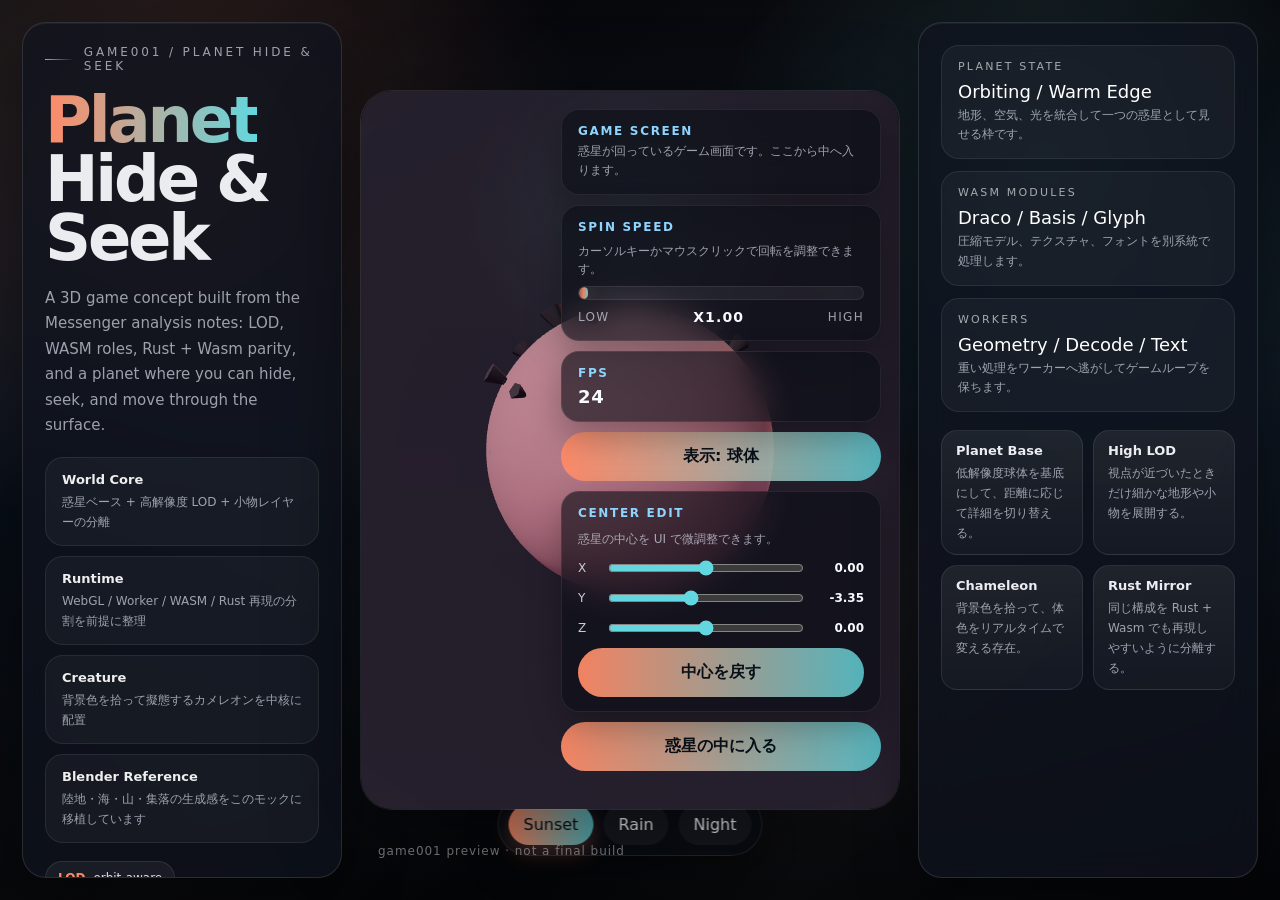
==== commit 9bd19708: "set default planet center and level camera" ====
--- a/game001/index.html
+++ b/game001/index.html
@@ -1623,8 +1623,8 @@
                 </label>
                 <label>
                   <span>Y</span>
-                  <input type="range" id="planet-center-y" min="-20" max="20" step="0.05" value="0">
-                  <b id="planet-center-y-value">0.00</b>
+                  <input type="range" id="planet-center-y" min="-20" max="20" step="0.05" value="-3.35">
+                  <b id="planet-center-y-value">-3.35</b>
                 </label>
                 <label>
                   <span>Z</span>
@@ -1773,6 +1773,7 @@
       const assetBase = location.pathname.includes('/docs/game001/') ? '../../game-mode/assets' : '../assets';
       const planetGlbUrl = '../assets/blender/game001.glb';
       const playerVrmUrl = `${assetBase}/vrm/AvatarSample_C.vrm`;
+      const defaultPlanetCenterOffset = new THREE.Vector3(0, -3.35, 0);
 
       const renderer = new THREE.WebGLRenderer({ canvas, antialias: true, alpha: false });
       renderer.outputColorSpace = THREE.SRGBColorSpace;
@@ -1833,7 +1834,7 @@
         planetPreviewMode: 'sphere',
         activePlanetPreviewMode: 'sphere',
         activePlanetCenter: new THREE.Vector3(0, 0, 0),
-        planetCenterOffset: new THREE.Vector3(0, 0, 0),
+        planetCenterOffset: defaultPlanetCenterOffset.clone(),
         activePlanetRadius: 37.2,
         player: new THREE.Vector3(0, 0, 0),
         surfaceLongitude: 0.4,
@@ -1925,11 +1926,11 @@
       }
 
       function resetPlanetCenter() {
-        state.planetCenterOffset.set(0, 0, 0);
+        state.planetCenterOffset.copy(defaultPlanetCenterOffset);
         syncPlanetCenterEditor();
         syncLoadedPlanetCenterOffset();
         if (state.activePlanetPreviewMode === 'glb') {
-          state.activePlanetCenter.set(0, 0, 0);
+          state.activePlanetCenter.copy(defaultPlanetCenterOffset);
         }
       }
 
@@ -2974,7 +2975,7 @@
         const camBack = cameraAim.clone().multiplyScalar(-6.0).add(cameraRight.clone().multiplyScalar(0.25));
         const desired = player.position.clone().add(camUp).add(camBack);
         camera.position.lerp(desired, Math.min(0.34, 0.14 * speed.camera));
-        camera.up.copy(groundNormal);
+        camera.up.set(0, 1, 0);
         camera.lookAt(player.position.clone().add(groundNormal.clone().multiplyScalar(1.25)));
 
         insideDome.rotation.y += delta * 0.012;
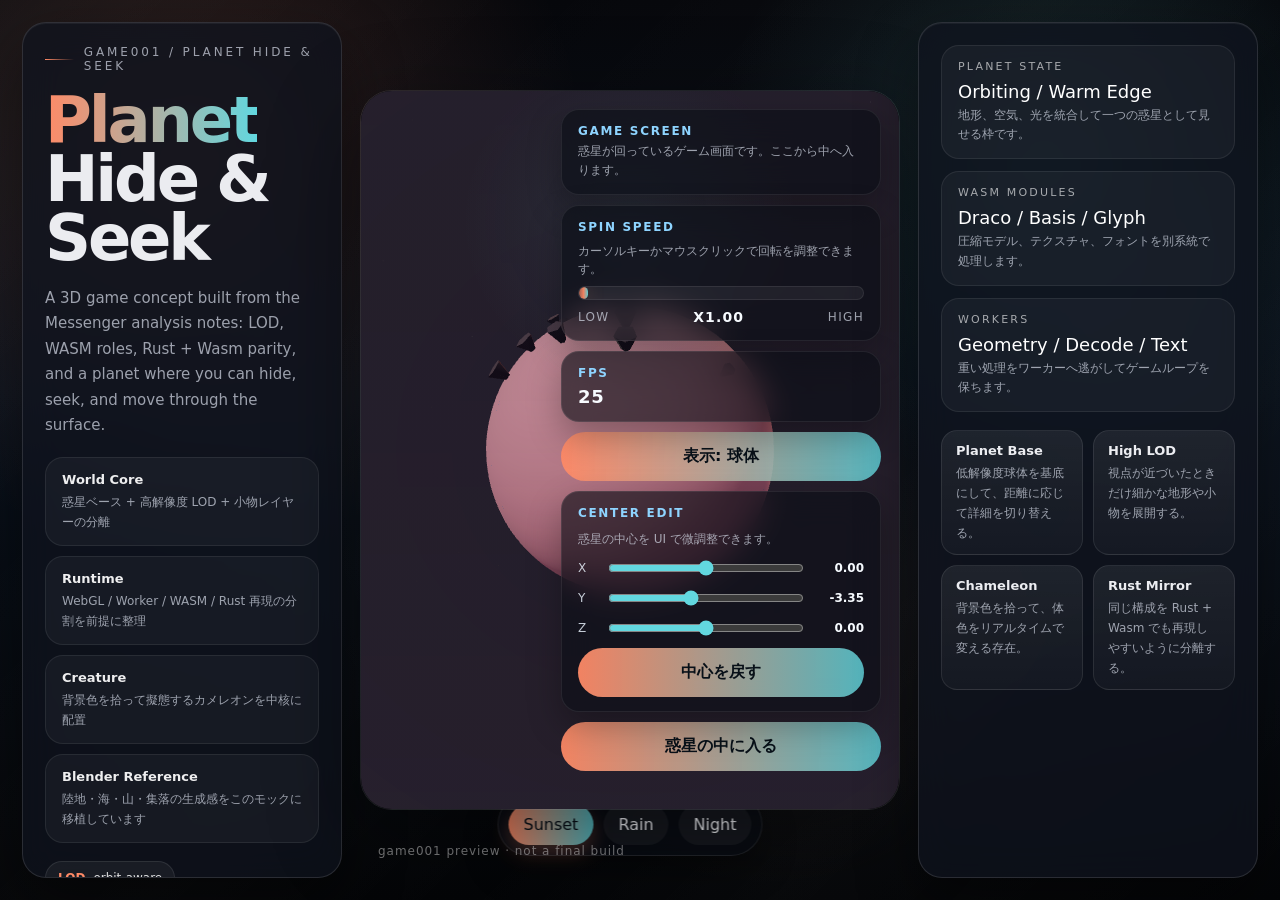
==== commit 07ef630c: "lift player to surface" ====
--- a/game001/index.html
+++ b/game001/index.html
@@ -2393,6 +2393,8 @@
       playerAccent.position.set(0, 1.04, 0.18);
       player.add(playerAccent);
 
+      const playerStandOffset = 0.22;
+
       playerPrimitiveMeshes = player.children.slice();
       playerAvatarGroup = new THREE.Group();
       playerAvatarGroup.visible = false;
@@ -2957,16 +2959,18 @@
           }
         }
 
-        const groundNormal = state.player.clone().sub(planetCenter).normalize();
+        const groundContact = state.player.clone();
+        const groundNormal = groundContact.clone().sub(planetCenter).normalize();
         const basis = surfaceFrameAt(state.surfaceLongitude, state.surfaceLatitude);
         const bodyForward = basis.north.clone().multiplyScalar(Math.cos(state.surfaceHeading)).add(basis.east.clone().multiplyScalar(Math.sin(state.surfaceHeading))).normalize();
         const bodyRight = new THREE.Vector3().crossVectors(groundNormal, bodyForward).normalize();
         const mat = new THREE.Matrix4().makeBasis(bodyRight, groundNormal, bodyForward);
         player.quaternion.setFromRotationMatrix(mat);
-        player.position.copy(state.player);
+        const playerViewPosition = groundContact.clone()
+          .addScaledVector(groundNormal, playerStandOffset + state.surfaceAltitude);
 
         const bob = Math.sin(clock.elapsedTime * 8) * 0.035;
-        player.position.addScaledVector(groundNormal, bob);
+        player.position.copy(playerViewPosition).addScaledVector(groundNormal, bob);
 
         const cameraForward = bodyForward.clone().multiplyScalar(Math.cos(lookYaw)).add(bodyRight.clone().multiplyScalar(Math.sin(lookYaw))).normalize();
         const cameraRight = new THREE.Vector3().crossVectors(groundNormal, cameraForward).normalize();
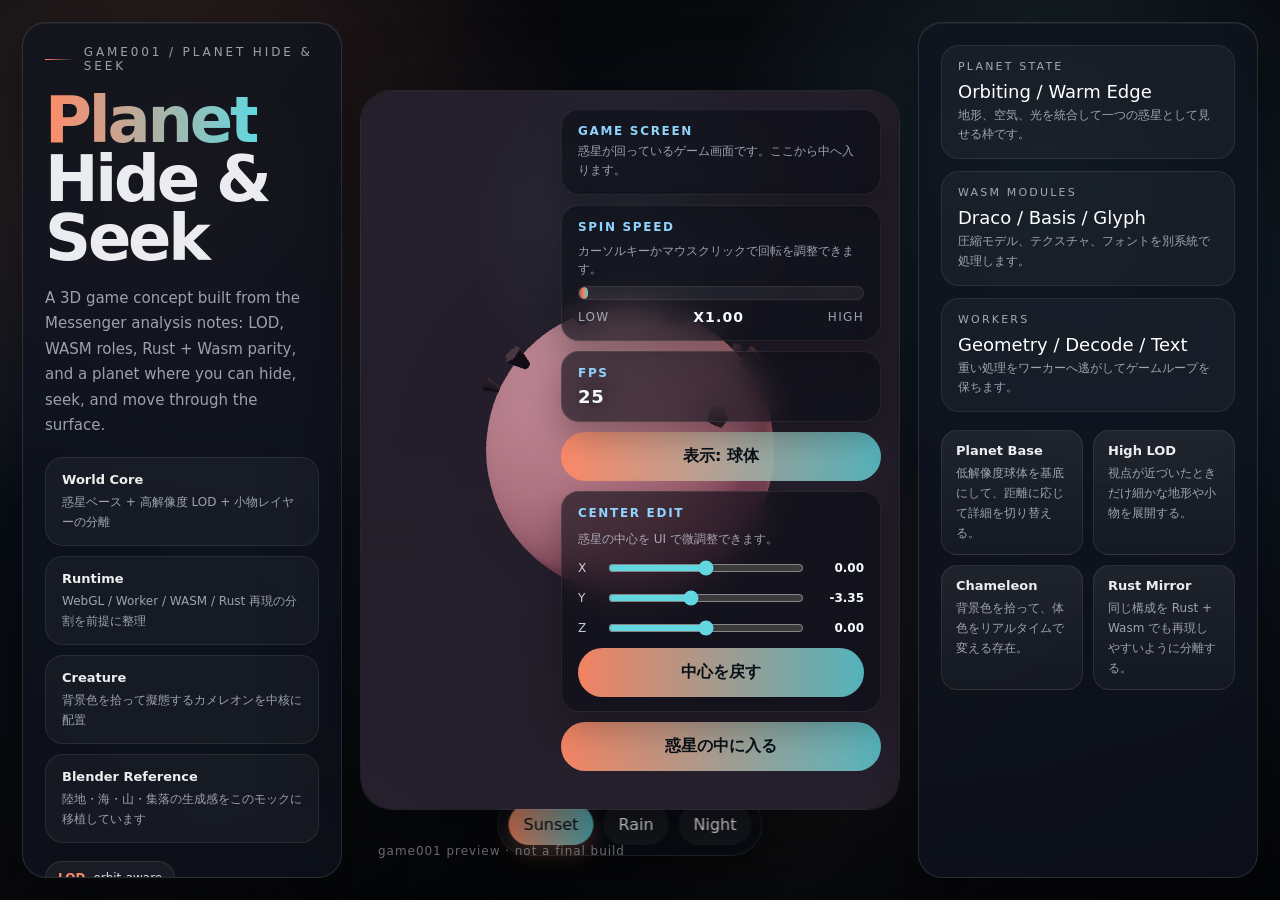
==== commit 9c566427: "rebuild player camera relation" ====
--- a/game001/index.html
+++ b/game001/index.html
@@ -2154,6 +2154,10 @@
         return { normal, east, north };
       }
 
+      function projectOntoPlane(vector, normal) {
+        return vector.clone().sub(normal.clone().multiplyScalar(vector.dot(normal)));
+      }
+
       function clearSurfaceObstacles() {
         surfaceObstacles.splice(0, surfaceObstacles.length);
         while (surfaceObstacleGroup.children.length) surfaceObstacleGroup.remove(surfaceObstacleGroup.children[0]);
@@ -2341,13 +2345,17 @@
       playerShadow.position.y = 0.02;
       player.add(playerShadow);
 
+      const playerVisual = new THREE.Group();
+      playerVisual.position.y = -0.22;
+      player.add(playerVisual);
+
       const torso = new THREE.Mesh(new THREE.CapsuleGeometry(0.32, 0.85, 4, 10), playerBodyMaterial);
       torso.position.y = 0.9;
-      player.add(torso);
+      playerVisual.add(torso);
 
       const head = new THREE.Mesh(new THREE.SphereGeometry(0.28, 24, 24), playerBodyMaterial);
       head.position.set(0.04, 1.48, 0.14);
-      player.add(head);
+      playerVisual.add(head);
 
       const eyeGeo = new THREE.SphereGeometry(0.06, 12, 12);
       const eyeMaterial = new THREE.MeshStandardMaterial({ color: 0xffffff, roughness: 0.4, metalness: 0 });
@@ -2360,7 +2368,7 @@
       pupilL.position.set(-0.12, 1.58, 0.34);
       const pupilR = new THREE.Mesh(new THREE.SphereGeometry(0.02, 8, 8), pupilMaterial);
       pupilR.position.set(0.17, 1.58, 0.34);
-      player.add(eyeL, eyeR, pupilL, pupilR);
+      playerVisual.add(eyeL, eyeR, pupilL, pupilR);
 
       const tail = new THREE.Mesh(
         new THREE.TorusGeometry(0.18, 0.05, 8, 18, Math.PI * 1.25),
@@ -2369,17 +2377,17 @@
       tail.rotation.z = Math.PI * 0.72;
       tail.rotation.y = Math.PI * 0.22;
       tail.position.set(0, 0.82, -0.36);
-      player.add(tail);
+      playerVisual.add(tail);
 
       const legMaterial = new THREE.MeshStandardMaterial({ color: palettes.sunset.player, roughness: 0.7, metalness: 0.02 });
       function addLeg(x, z, rot) {
         const leg = new THREE.Mesh(new THREE.CylinderGeometry(0.045, 0.05, 0.58, 6), legMaterial);
         leg.position.set(x, 0.55, z);
         leg.rotation.z = rot;
-        player.add(leg);
+        playerVisual.add(leg);
         const foot = new THREE.Mesh(new THREE.SphereGeometry(0.06, 8, 8), legMaterial);
         foot.position.set(x + Math.sin(rot) * 0.28, 0.22, z + Math.cos(rot) * 0.28);
-        player.add(foot);
+        playerVisual.add(foot);
       }
       addLeg(-0.18, 0.18, 0.35);
       addLeg(0.18, 0.18, -0.35);
@@ -2391,11 +2399,9 @@
         new THREE.MeshStandardMaterial({ color: 0xffb17e, roughness: 0.55, metalness: 0.08 })
       );
       playerAccent.position.set(0, 1.04, 0.18);
-      player.add(playerAccent);
-
-      const playerStandOffset = 0.22;
-
-      playerPrimitiveMeshes = player.children.slice();
+      playerVisual.add(playerAccent);
+
+      playerPrimitiveMeshes = playerVisual.children.slice();
       playerAvatarGroup = new THREE.Group();
       playerAvatarGroup.visible = false;
       player.add(playerAvatarGroup);
@@ -2916,17 +2922,23 @@
         const lookPitch = THREE.MathUtils.clamp(state.cameraPitchOffset + state.lookMove.pitch * 0.55 * speed.look, -0.35, 0.62);
 
         const turnSpeed = 1.7 * delta * speed.turn;
-        if (state.move.turn !== 0) state.surfaceHeading += state.move.turn * turnSpeed;
+        if (state.move.turn !== 0) state.cameraYawOffset += state.move.turn * turnSpeed;
 
         const planetCenter = state.activePlanetCenter;
-        const surfaceNormal = state.player.clone().sub(planetCenter).lengthSq() > 0.0001
-          ? state.player.clone().sub(planetCenter).normalize()
+        const groundContact = state.player.clone();
+        const surfaceNormal = groundContact.clone().sub(planetCenter).lengthSq() > 0.0001
+          ? groundContact.clone().sub(planetCenter).normalize()
           : sphericalToCartesian(1, state.surfaceLongitude, state.surfaceLatitude).normalize();
         const groundRadius = state.activePlanetRadius * 1.01;
         const surfaceBase = surfaceNormal.clone().multiplyScalar(groundRadius + state.surfaceAltitude).add(planetCenter);
 
-        const forwardDir = getSurfaceForward();
-        const rightDir = new THREE.Vector3().crossVectors(surfaceNormal, forwardDir).normalize();
+        const basis = surfaceFrameAt(state.surfaceLongitude, state.surfaceLatitude);
+        const rawCameraForward = basis.north.clone().multiplyScalar(Math.cos(lookYaw)).add(basis.east.clone().multiplyScalar(Math.sin(lookYaw))).normalize();
+        const cameraForward = projectOntoPlane(rawCameraForward, surfaceNormal).normalize();
+        const cameraRight = new THREE.Vector3().crossVectors(surfaceNormal, cameraForward).normalize();
+
+        const forwardDir = cameraForward;
+        const rightDir = cameraRight;
         const move = new THREE.Vector3();
         move.addScaledVector(forwardDir, moveForwardTotal);
         move.addScaledVector(rightDir, moveStrafe);
@@ -2959,28 +2971,30 @@
           }
         }
 
-        const groundContact = state.player.clone();
+        const bodyFacing = move.lengthSq() > 0 ? move.clone().normalize() : cameraForward.clone();
+        state.surfaceHeading = Math.atan2(bodyFacing.dot(basis.east), bodyFacing.dot(basis.north));
         const groundNormal = groundContact.clone().sub(planetCenter).normalize();
-        const basis = surfaceFrameAt(state.surfaceLongitude, state.surfaceLatitude);
         const bodyForward = basis.north.clone().multiplyScalar(Math.cos(state.surfaceHeading)).add(basis.east.clone().multiplyScalar(Math.sin(state.surfaceHeading))).normalize();
         const bodyRight = new THREE.Vector3().crossVectors(groundNormal, bodyForward).normalize();
         const mat = new THREE.Matrix4().makeBasis(bodyRight, groundNormal, bodyForward);
         player.quaternion.setFromRotationMatrix(mat);
-        const playerViewPosition = groundContact.clone()
-          .addScaledVector(groundNormal, playerStandOffset + state.surfaceAltitude);
 
         const bob = Math.sin(clock.elapsedTime * 8) * 0.035;
-        player.position.copy(playerViewPosition).addScaledVector(groundNormal, bob);
-
-        const cameraForward = bodyForward.clone().multiplyScalar(Math.cos(lookYaw)).add(bodyRight.clone().multiplyScalar(Math.sin(lookYaw))).normalize();
-        const cameraRight = new THREE.Vector3().crossVectors(groundNormal, cameraForward).normalize();
-        const cameraAim = cameraForward.clone().multiplyScalar(Math.cos(lookPitch)).add(groundNormal.clone().multiplyScalar(Math.sin(lookPitch))).normalize();
-        const camUp = groundNormal.clone().multiplyScalar(3.1);
-        const camBack = cameraAim.clone().multiplyScalar(-6.0).add(cameraRight.clone().multiplyScalar(0.25));
-        const desired = player.position.clone().add(camUp).add(camBack);
+        player.position.copy(groundContact).addScaledVector(groundNormal, state.surfaceAltitude + bob);
+
+        const cameraTarget = groundContact.clone().addScaledVector(groundNormal, 1.12 + state.surfaceAltitude);
+        const cameraHeight = 2.75;
+        const cameraDistance = 5.25;
+        const cameraSide = 0.55;
+        const cameraPitchOffset = lookPitch * 1.6;
+        const desired = cameraTarget
+          .clone()
+          .addScaledVector(surfaceNormal, cameraHeight + cameraPitchOffset)
+          .addScaledVector(cameraForward, -cameraDistance)
+          .addScaledVector(cameraRight, cameraSide);
         camera.position.lerp(desired, Math.min(0.34, 0.14 * speed.camera));
         camera.up.set(0, 1, 0);
-        camera.lookAt(player.position.clone().add(groundNormal.clone().multiplyScalar(1.25)));
+        camera.lookAt(cameraTarget.clone().addScaledVector(surfaceNormal, cameraPitchOffset * 0.55));
 
         insideDome.rotation.y += delta * 0.012;
         stars.rotation.y += delta * 0.006;
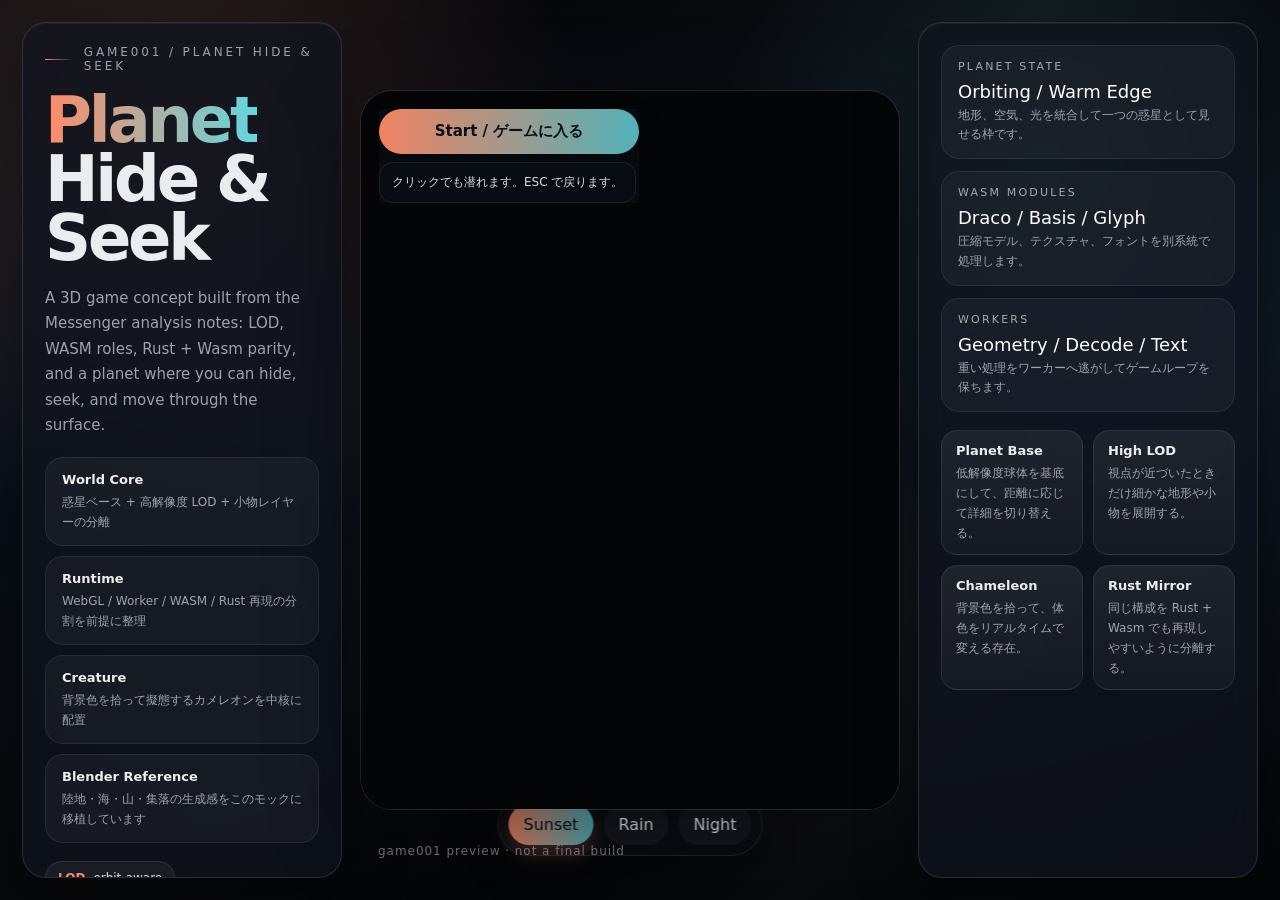
==== commit cb8b8c7d: "add camera tuning and lighten player" ====
--- a/game001/index.html
+++ b/game001/index.html
@@ -683,6 +683,57 @@
       }
 
       .orbit-center-reset {
+        padding-inline: 14px;
+      }
+
+      .orbit-camera-editor {
+        display: grid;
+        gap: 10px;
+        padding: 14px 16px;
+        border-radius: 18px;
+        background: rgba(10, 14, 22, 0.62);
+        border: 1px solid rgba(255,255,255,0.08);
+        backdrop-filter: blur(16px);
+        box-shadow: 0 14px 34px rgba(0,0,0,0.28);
+      }
+
+      .orbit-camera-editor strong {
+        display: block;
+        font-size: 12px;
+        letter-spacing: 0.14em;
+        text-transform: uppercase;
+        color: var(--cool-2);
+      }
+
+      .orbit-camera-editor > span {
+        display: block;
+        font-size: 12px;
+        color: var(--muted);
+        line-height: 1.5;
+      }
+
+      .orbit-camera-editor label {
+        display: grid;
+        grid-template-columns: 18px minmax(0, 1fr) 52px;
+        align-items: center;
+        gap: 10px;
+        font-size: 12px;
+        color: rgba(236, 245, 255, 0.82);
+      }
+
+      .orbit-camera-editor input[type="range"] {
+        width: 100%;
+        accent-color: #62d7df;
+      }
+
+      .orbit-camera-editor b {
+        font-size: 12px;
+        font-variant-numeric: tabular-nums;
+        text-align: right;
+        color: #f7fbff;
+      }
+
+      .orbit-camera-reset {
         padding-inline: 14px;
       }
 
@@ -1632,6 +1683,21 @@
                   <b id="planet-center-z-value">0.00</b>
                 </label>
                 <button class="orbit-btn orbit-center-reset" id="planet-center-reset">中心を戻す</button>
+              </div>
+              <div class="orbit-camera-editor">
+                <strong>Camera edit</strong>
+                <span>プレイヤーの後ろから追う距離と高さを調整できます。</span>
+                <label>
+                  <span>D</span>
+                  <input type="range" id="camera-follow-distance" min="2.5" max="10" step="0.05" value="5.25">
+                  <b id="camera-follow-distance-value">5.25</b>
+                </label>
+                <label>
+                  <span>H</span>
+                  <input type="range" id="camera-follow-height" min="1" max="6" step="0.05" value="2.75">
+                  <b id="camera-follow-height-value">2.75</b>
+                </label>
+                <button class="orbit-btn orbit-camera-reset" id="camera-follow-reset">カメラを戻す</button>
               </div>
               <button class="orbit-btn" id="enter-inside-btn">惑星の中に入る</button>
             </div>
@@ -1770,10 +1836,17 @@
       const planetCenterYValue = document.getElementById('planet-center-y-value');
       const planetCenterZValue = document.getElementById('planet-center-z-value');
       const planetCenterReset = document.getElementById('planet-center-reset');
+      const cameraFollowDistance = document.getElementById('camera-follow-distance');
+      const cameraFollowHeight = document.getElementById('camera-follow-height');
+      const cameraFollowDistanceValue = document.getElementById('camera-follow-distance-value');
+      const cameraFollowHeightValue = document.getElementById('camera-follow-height-value');
+      const cameraFollowReset = document.getElementById('camera-follow-reset');
       const assetBase = location.pathname.includes('/docs/game001/') ? '../../game-mode/assets' : '../assets';
       const planetGlbUrl = '../assets/blender/game001.glb';
       const playerVrmUrl = `${assetBase}/vrm/AvatarSample_C.vrm`;
       const defaultPlanetCenterOffset = new THREE.Vector3(0, -3.35, 0);
+      const defaultCameraFollowDistance = 5.25;
+      const defaultCameraFollowHeight = 2.75;
 
       const renderer = new THREE.WebGLRenderer({ canvas, antialias: true, alpha: false });
       renderer.outputColorSpace = THREE.SRGBColorSpace;
@@ -1836,6 +1909,8 @@
         activePlanetCenter: new THREE.Vector3(0, 0, 0),
         planetCenterOffset: defaultPlanetCenterOffset.clone(),
         activePlanetRadius: 37.2,
+        cameraFollowDistance: defaultCameraFollowDistance,
+        cameraFollowHeight: defaultCameraFollowHeight,
         player: new THREE.Vector3(0, 0, 0),
         surfaceLongitude: 0.4,
         surfaceLatitude: 1.15,
@@ -1907,6 +1982,13 @@
         if (planetCenterZValue) planetCenterZValue.textContent = state.planetCenterOffset.z.toFixed(2);
       }
 
+      function syncCameraFollowEditor() {
+        if (cameraFollowDistance) cameraFollowDistance.value = state.cameraFollowDistance.toFixed(2);
+        if (cameraFollowHeight) cameraFollowHeight.value = state.cameraFollowHeight.toFixed(2);
+        if (cameraFollowDistanceValue) cameraFollowDistanceValue.textContent = state.cameraFollowDistance.toFixed(2);
+        if (cameraFollowHeightValue) cameraFollowHeightValue.textContent = state.cameraFollowHeight.toFixed(2);
+      }
+
       function syncLoadedPlanetCenterOffset() {
         if (loadedOrbitPlanetMesh) {
           loadedOrbitPlanetMesh.position.copy(loadedOrbitPlanetCenter).add(state.planetCenterOffset);
@@ -1932,6 +2014,17 @@
         if (state.activePlanetPreviewMode === 'glb') {
           state.activePlanetCenter.copy(defaultPlanetCenterOffset);
         }
+      }
+
+      function setCameraFollowAxis(axis, value) {
+        state[axis] = value;
+        syncCameraFollowEditor();
+      }
+
+      function resetCameraFollow() {
+        state.cameraFollowDistance = defaultCameraFollowDistance;
+        state.cameraFollowHeight = defaultCameraFollowHeight;
+        syncCameraFollowEditor();
       }
 
       function togglePlanetPreviewMode() {
@@ -2346,60 +2439,37 @@
       player.add(playerShadow);
 
       const playerVisual = new THREE.Group();
-      playerVisual.position.y = -0.22;
+      playerVisual.position.y = -0.16;
       player.add(playerVisual);
 
-      const torso = new THREE.Mesh(new THREE.CapsuleGeometry(0.32, 0.85, 4, 10), playerBodyMaterial);
-      torso.position.y = 0.9;
+      const torso = new THREE.Mesh(new THREE.CapsuleGeometry(0.3, 0.78, 3, 8), playerBodyMaterial);
+      torso.position.y = 0.88;
       playerVisual.add(torso);
 
-      const head = new THREE.Mesh(new THREE.SphereGeometry(0.28, 24, 24), playerBodyMaterial);
-      head.position.set(0.04, 1.48, 0.14);
+      const head = new THREE.Mesh(new THREE.SphereGeometry(0.26, 18, 16), playerBodyMaterial);
+      head.position.set(0.03, 1.42, 0.12);
       playerVisual.add(head);
 
-      const eyeGeo = new THREE.SphereGeometry(0.06, 12, 12);
-      const eyeMaterial = new THREE.MeshStandardMaterial({ color: 0xffffff, roughness: 0.4, metalness: 0 });
-      const pupilMaterial = new THREE.MeshStandardMaterial({ color: 0x111111, roughness: 0.7, metalness: 0 });
-      const eyeL = new THREE.Mesh(eyeGeo, eyeMaterial);
-      eyeL.position.set(-0.12, 1.58, 0.28);
-      const eyeR = new THREE.Mesh(eyeGeo, eyeMaterial);
-      eyeR.position.set(0.17, 1.58, 0.28);
-      const pupilL = new THREE.Mesh(new THREE.SphereGeometry(0.02, 8, 8), pupilMaterial);
-      pupilL.position.set(-0.12, 1.58, 0.34);
-      const pupilR = new THREE.Mesh(new THREE.SphereGeometry(0.02, 8, 8), pupilMaterial);
-      pupilR.position.set(0.17, 1.58, 0.34);
-      playerVisual.add(eyeL, eyeR, pupilL, pupilR);
-
       const tail = new THREE.Mesh(
-        new THREE.TorusGeometry(0.18, 0.05, 8, 18, Math.PI * 1.25),
+        new THREE.TorusGeometry(0.16, 0.045, 6, 16, Math.PI * 1.1),
         playerBodyMaterial
       );
-      tail.rotation.z = Math.PI * 0.72;
-      tail.rotation.y = Math.PI * 0.22;
-      tail.position.set(0, 0.82, -0.36);
+      tail.rotation.z = Math.PI * 0.8;
+      tail.rotation.y = Math.PI * 0.18;
+      tail.position.set(0, 0.72, -0.34);
       playerVisual.add(tail);
 
       const legMaterial = new THREE.MeshStandardMaterial({ color: palettes.sunset.player, roughness: 0.7, metalness: 0.02 });
       function addLeg(x, z, rot) {
-        const leg = new THREE.Mesh(new THREE.CylinderGeometry(0.045, 0.05, 0.58, 6), legMaterial);
-        leg.position.set(x, 0.55, z);
+        const leg = new THREE.Mesh(new THREE.CylinderGeometry(0.04, 0.05, 0.56, 5), legMaterial);
+        leg.position.set(x, 0.52, z);
         leg.rotation.z = rot;
         playerVisual.add(leg);
-        const foot = new THREE.Mesh(new THREE.SphereGeometry(0.06, 8, 8), legMaterial);
-        foot.position.set(x + Math.sin(rot) * 0.28, 0.22, z + Math.cos(rot) * 0.28);
-        playerVisual.add(foot);
-      }
-      addLeg(-0.18, 0.18, 0.35);
-      addLeg(0.18, 0.18, -0.35);
-      addLeg(-0.18, -0.18, 0.9);
-      addLeg(0.18, -0.18, -0.9);
-
-      const playerAccent = new THREE.Mesh(
-        new THREE.SphereGeometry(0.14, 16, 16),
-        new THREE.MeshStandardMaterial({ color: 0xffb17e, roughness: 0.55, metalness: 0.08 })
-      );
-      playerAccent.position.set(0, 1.04, 0.18);
-      playerVisual.add(playerAccent);
+      }
+      addLeg(-0.16, 0.15, 0.28);
+      addLeg(0.16, 0.15, -0.28);
+      addLeg(-0.16, -0.15, 0.78);
+      addLeg(0.16, -0.15, -0.78);
 
       playerPrimitiveMeshes = playerVisual.children.slice();
       playerAvatarGroup = new THREE.Group();
@@ -2983,8 +3053,8 @@
         player.position.copy(groundContact).addScaledVector(groundNormal, state.surfaceAltitude + bob);
 
         const cameraTarget = groundContact.clone().addScaledVector(groundNormal, 1.12 + state.surfaceAltitude);
-        const cameraHeight = 2.75;
-        const cameraDistance = 5.25;
+        const cameraHeight = state.cameraFollowHeight;
+        const cameraDistance = state.cameraFollowDistance;
         const cameraSide = 0.55;
         const cameraPitchOffset = lookPitch * 1.6;
         const desired = cameraTarget
@@ -3083,6 +3153,20 @@
 
         if (planetCenterReset) {
           planetCenterReset.addEventListener('click', resetPlanetCenter);
+        }
+
+        const bindCameraSlider = (input, axis) => {
+          if (!input) return;
+          input.addEventListener('input', () => {
+            setCameraFollowAxis(axis, Number.parseFloat(input.value) || 0);
+          });
+        };
+
+        bindCameraSlider(cameraFollowDistance, 'cameraFollowDistance');
+        bindCameraSlider(cameraFollowHeight, 'cameraFollowHeight');
+
+        if (cameraFollowReset) {
+          cameraFollowReset.addEventListener('click', resetCameraFollow);
         }
 
         document.addEventListener('keydown', e => {
@@ -3299,6 +3383,7 @@
       syncBiomeButtons();
       syncPlanetPreviewButton();
       syncPlanetCenterEditor();
+      syncCameraFollowEditor();
       bindControls();
       initGameAssets();
       resize();
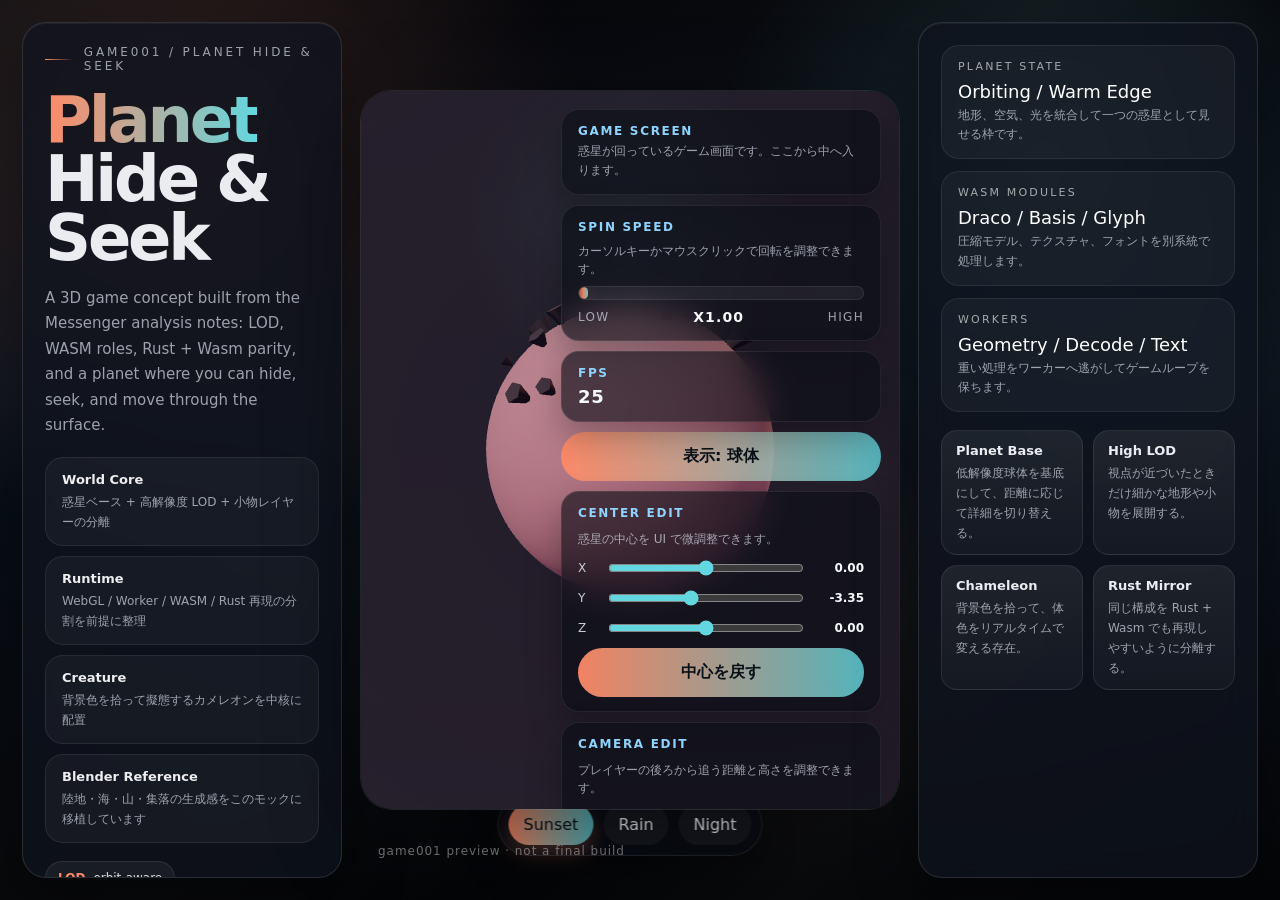
==== commit 1353cfe5: "fix camouflage player accent reference" ====
--- a/game001/index.html
+++ b/game001/index.html
@@ -2755,7 +2755,6 @@
         const activeColor = state.camouflage ? palette.ground : palette.player;
         playerBodyMaterial.color.setHex(activeColor);
         legMaterial.color.setHex(activeColor);
-        playerAccent.material.color.setHex(state.camouflage ? palette.land : 0xffb17e);
         if (!silent) setToast(state.camouflage ? '変身モード' : '通常モード', 1100);
       }
 
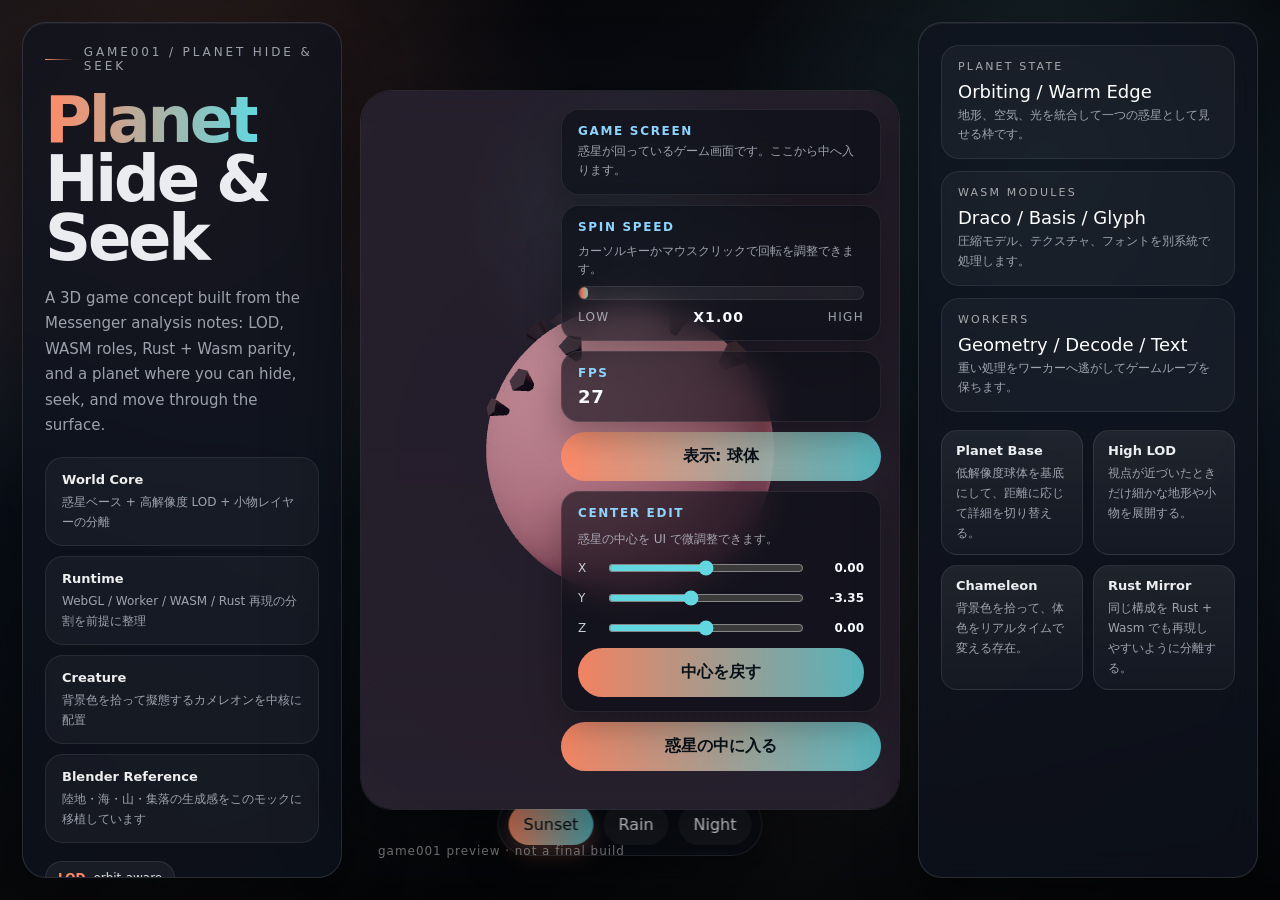
==== commit 666bf8f1: "move camera edit to play scene" ====
--- a/game001/index.html
+++ b/game001/index.html
@@ -686,7 +686,7 @@
         padding-inline: 14px;
       }
 
-      .orbit-camera-editor {
+      .play-camera-editor {
         display: grid;
         gap: 10px;
         padding: 14px 16px;
@@ -697,7 +697,7 @@
         box-shadow: 0 14px 34px rgba(0,0,0,0.28);
       }
 
-      .orbit-camera-editor strong {
+      .play-camera-editor strong {
         display: block;
         font-size: 12px;
         letter-spacing: 0.14em;
@@ -705,14 +705,14 @@
         color: var(--cool-2);
       }
 
-      .orbit-camera-editor > span {
+      .play-camera-editor > span {
         display: block;
         font-size: 12px;
         color: var(--muted);
         line-height: 1.5;
       }
 
-      .orbit-camera-editor label {
+      .play-camera-editor label {
         display: grid;
         grid-template-columns: 18px minmax(0, 1fr) 52px;
         align-items: center;
@@ -721,19 +721,19 @@
         color: rgba(236, 245, 255, 0.82);
       }
 
-      .orbit-camera-editor input[type="range"] {
+      .play-camera-editor input[type="range"] {
         width: 100%;
         accent-color: #62d7df;
       }
 
-      .orbit-camera-editor b {
+      .play-camera-editor b {
         font-size: 12px;
         font-variant-numeric: tabular-nums;
         text-align: right;
         color: #f7fbff;
       }
 
-      .orbit-camera-reset {
+      .play-camera-reset {
         padding-inline: 14px;
       }
 
@@ -1684,21 +1684,6 @@
                 </label>
                 <button class="orbit-btn orbit-center-reset" id="planet-center-reset">中心を戻す</button>
               </div>
-              <div class="orbit-camera-editor">
-                <strong>Camera edit</strong>
-                <span>プレイヤーの後ろから追う距離と高さを調整できます。</span>
-                <label>
-                  <span>D</span>
-                  <input type="range" id="camera-follow-distance" min="2.5" max="10" step="0.05" value="5.25">
-                  <b id="camera-follow-distance-value">5.25</b>
-                </label>
-                <label>
-                  <span>H</span>
-                  <input type="range" id="camera-follow-height" min="1" max="6" step="0.05" value="2.75">
-                  <b id="camera-follow-height-value">2.75</b>
-                </label>
-                <button class="orbit-btn orbit-camera-reset" id="camera-follow-reset">カメラを戻す</button>
-              </div>
               <button class="orbit-btn" id="enter-inside-btn">惑星の中に入る</button>
             </div>
           </div>
@@ -1710,6 +1695,21 @@
               <div class="frame-pill"><b>FPS</b> <span id="fps-value">--</span></div>
             </div>
             <div class="play-toast" id="play-toast">惑星の表面に立っています。</div>
+            <div class="play-camera-editor">
+              <strong>Camera edit</strong>
+              <span>プレイヤーの後ろから追う距離と高さを調整できます。</span>
+              <label>
+                <span>D</span>
+                <input type="range" id="camera-follow-distance" min="2.5" max="10" step="0.05" value="5.25">
+                <b id="camera-follow-distance-value">5.25</b>
+              </label>
+              <label>
+                <span>H</span>
+                <input type="range" id="camera-follow-height" min="1" max="6" step="0.05" value="2.75">
+                <b id="camera-follow-height-value">2.75</b>
+              </label>
+              <button class="orbit-btn play-camera-reset" id="camera-follow-reset">カメラを戻す</button>
+            </div>
             <div class="inventory-panel collapsed" id="inventory-panel">
               <div class="inventory-head">
                 <div>
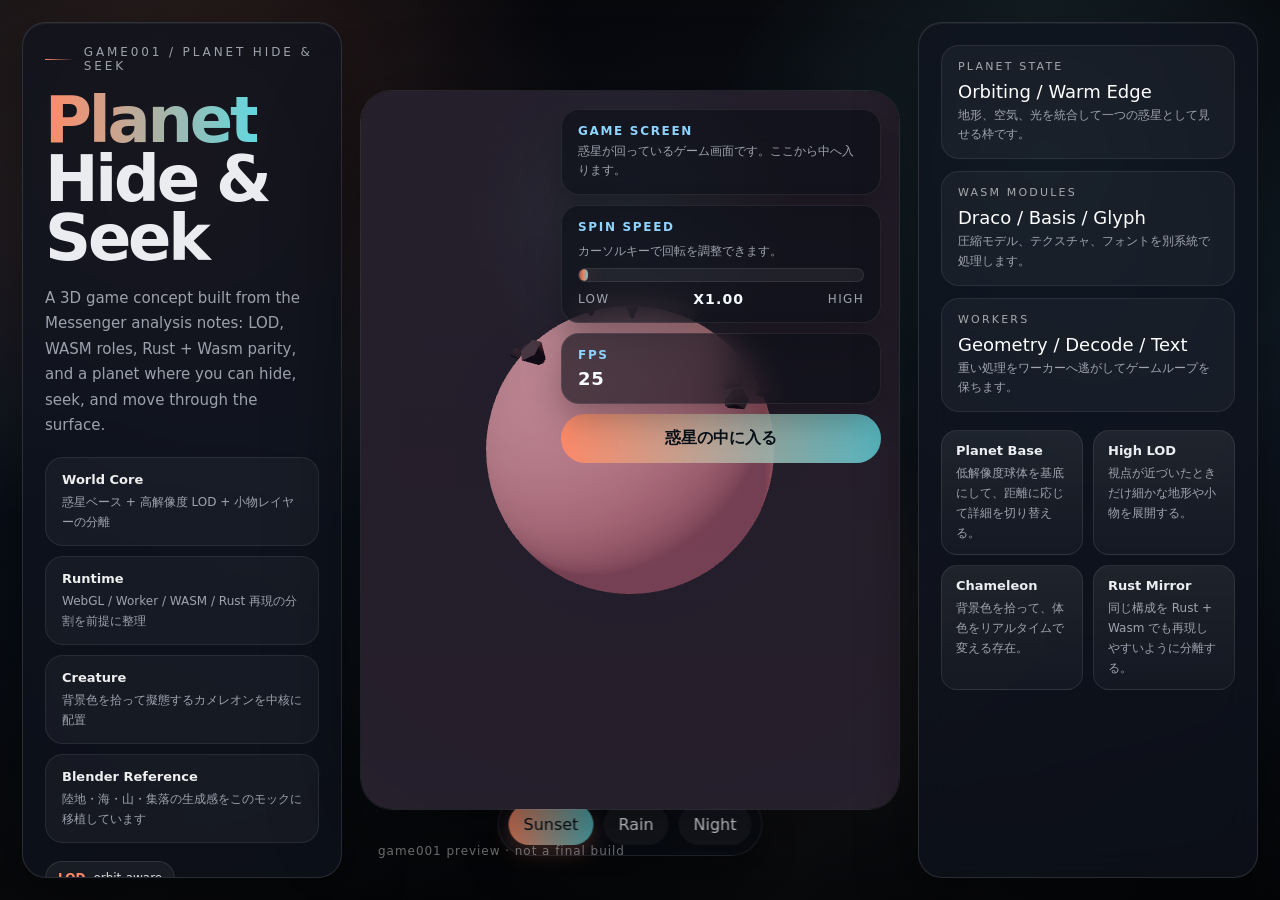
==== commit 6b25db5b: "Sync preview with production docs" ====
--- a/game001/index.html
+++ b/game001/index.html
@@ -635,108 +635,6 @@
         cursor: pointer;
       }
 
-      .orbit-center-editor {
-        display: grid;
-        gap: 10px;
-        padding: 14px 16px;
-        border-radius: 18px;
-        background: rgba(10, 14, 22, 0.62);
-        border: 1px solid rgba(255,255,255,0.08);
-        backdrop-filter: blur(16px);
-        box-shadow: 0 14px 34px rgba(0,0,0,0.28);
-      }
-
-      .orbit-center-editor strong {
-        display: block;
-        font-size: 12px;
-        letter-spacing: 0.14em;
-        text-transform: uppercase;
-        color: var(--cool-2);
-      }
-
-      .orbit-center-editor > span {
-        display: block;
-        font-size: 12px;
-        color: var(--muted);
-        line-height: 1.5;
-      }
-
-      .orbit-center-editor label {
-        display: grid;
-        grid-template-columns: 18px minmax(0, 1fr) 52px;
-        align-items: center;
-        gap: 10px;
-        font-size: 12px;
-        color: rgba(236, 245, 255, 0.82);
-      }
-
-      .orbit-center-editor input[type="range"] {
-        width: 100%;
-        accent-color: #62d7df;
-      }
-
-      .orbit-center-editor b {
-        font-size: 12px;
-        font-variant-numeric: tabular-nums;
-        text-align: right;
-        color: #f7fbff;
-      }
-
-      .orbit-center-reset {
-        padding-inline: 14px;
-      }
-
-      .play-camera-editor {
-        display: grid;
-        gap: 10px;
-        padding: 14px 16px;
-        border-radius: 18px;
-        background: rgba(10, 14, 22, 0.62);
-        border: 1px solid rgba(255,255,255,0.08);
-        backdrop-filter: blur(16px);
-        box-shadow: 0 14px 34px rgba(0,0,0,0.28);
-      }
-
-      .play-camera-editor strong {
-        display: block;
-        font-size: 12px;
-        letter-spacing: 0.14em;
-        text-transform: uppercase;
-        color: var(--cool-2);
-      }
-
-      .play-camera-editor > span {
-        display: block;
-        font-size: 12px;
-        color: var(--muted);
-        line-height: 1.5;
-      }
-
-      .play-camera-editor label {
-        display: grid;
-        grid-template-columns: 18px minmax(0, 1fr) 52px;
-        align-items: center;
-        gap: 10px;
-        font-size: 12px;
-        color: rgba(236, 245, 255, 0.82);
-      }
-
-      .play-camera-editor input[type="range"] {
-        width: 100%;
-        accent-color: #62d7df;
-      }
-
-      .play-camera-editor b {
-        font-size: 12px;
-        font-variant-numeric: tabular-nums;
-        text-align: right;
-        color: #f7fbff;
-      }
-
-      .play-camera-reset {
-        padding-inline: 14px;
-      }
-
       .orbit-speed {
         display: grid;
         gap: 8px;
@@ -828,6 +726,57 @@
         font-weight: 700;
         letter-spacing: 0.04em;
         color: #f7fbff;
+      }
+
+      .play-player-editor {
+        display: grid;
+        gap: 10px;
+        padding: 14px 16px;
+        border-radius: 18px;
+        background: rgba(10, 14, 22, 0.62);
+        border: 1px solid rgba(255,255,255,0.08);
+        backdrop-filter: blur(16px);
+        box-shadow: 0 14px 34px rgba(0,0,0,0.28);
+      }
+
+      .play-player-editor strong {
+        display: block;
+        font-size: 12px;
+        letter-spacing: 0.14em;
+        text-transform: uppercase;
+        color: var(--cool-2);
+      }
+
+      .play-player-editor > span {
+        display: block;
+        font-size: 12px;
+        color: var(--muted);
+        line-height: 1.5;
+      }
+
+      .play-player-editor label {
+        display: grid;
+        grid-template-columns: 18px minmax(0, 1fr) 52px;
+        align-items: center;
+        gap: 10px;
+        font-size: 12px;
+        color: rgba(236, 245, 255, 0.82);
+      }
+
+      .play-player-editor input[type="range"] {
+        width: 100%;
+        accent-color: #62d7df;
+      }
+
+      .play-player-editor b {
+        font-size: 12px;
+        font-variant-numeric: tabular-nums;
+        text-align: right;
+        color: #f7fbff;
+      }
+
+      .play-player-reset {
+        padding-inline: 14px;
       }
 
       .play-box {
@@ -1647,7 +1596,7 @@
               </div>
               <div class="orbit-speed">
                 <strong>Spin speed</strong>
-                <span>カーソルキーかマウスクリックで回転を調整できます。</span>
+                <span>カーソルキーで回転を調整できます。</span>
                 <div class="orbit-gauge" aria-label="Spin speed gauge">
                   <div class="orbit-gauge-track">
                     <div class="orbit-gauge-fill" id="orbit-speed-fill"></div>
@@ -1663,27 +1612,6 @@
                 <strong>FPS</strong>
                 <span id="orbit-fps-value">--</span>
               </div>
-              <button class="orbit-btn" id="planet-preview-btn">表示: 球体</button>
-              <div class="orbit-center-editor">
-                <strong>Center edit</strong>
-                <span>惑星の中心を UI で微調整できます。</span>
-                <label>
-                  <span>X</span>
-                  <input type="range" id="planet-center-x" min="-20" max="20" step="0.05" value="0">
-                  <b id="planet-center-x-value">0.00</b>
-                </label>
-                <label>
-                  <span>Y</span>
-                  <input type="range" id="planet-center-y" min="-20" max="20" step="0.05" value="-3.35">
-                  <b id="planet-center-y-value">-3.35</b>
-                </label>
-                <label>
-                  <span>Z</span>
-                  <input type="range" id="planet-center-z" min="-20" max="20" step="0.05" value="0">
-                  <b id="planet-center-z-value">0.00</b>
-                </label>
-                <button class="orbit-btn orbit-center-reset" id="planet-center-reset">中心を戻す</button>
-              </div>
               <button class="orbit-btn" id="enter-inside-btn">惑星の中に入る</button>
             </div>
           </div>
@@ -1695,20 +1623,25 @@
               <div class="frame-pill"><b>FPS</b> <span id="fps-value">--</span></div>
             </div>
             <div class="play-toast" id="play-toast">惑星の表面に立っています。</div>
-            <div class="play-camera-editor">
+            <div class="play-player-editor">
               <strong>Camera edit</strong>
-              <span>プレイヤーの後ろから追う距離と高さを調整できます。</span>
+              <span>足元の高さとカメラ距離を調整できます。</span>
+              <label>
+                <span>F</span>
+                <input type="range" id="player-ground-offset" min="0" max="0.5" step="0.01" value="0.22">
+                <b id="player-ground-offset-value">0.22</b>
+              </label>
               <label>
                 <span>D</span>
-                <input type="range" id="camera-follow-distance" min="2.5" max="10" step="0.05" value="5.25">
-                <b id="camera-follow-distance-value">5.25</b>
+                <input type="range" id="camera-follow-distance" min="2.5" max="10" step="0.05" value="6">
+                <b id="camera-follow-distance-value">6.00</b>
               </label>
               <label>
                 <span>H</span>
-                <input type="range" id="camera-follow-height" min="1" max="6" step="0.05" value="2.75">
-                <b id="camera-follow-height-value">2.75</b>
+                <input type="range" id="camera-follow-height" min="1" max="6" step="0.05" value="3.1">
+                <b id="camera-follow-height-value">3.10</b>
               </label>
-              <button class="orbit-btn play-camera-reset" id="camera-follow-reset">カメラを戻す</button>
+              <button class="orbit-btn play-player-reset" id="player-camera-reset">元に戻す</button>
             </div>
             <div class="inventory-panel collapsed" id="inventory-panel">
               <div class="inventory-head">
@@ -1820,6 +1753,13 @@
       const inventoryCount = document.getElementById('inventory-count');
       const playToast = document.getElementById('play-toast');
       const orbitFpsValue = document.getElementById('orbit-fps-value');
+      const playerGroundOffsetInput = document.getElementById('player-ground-offset');
+      const playerGroundOffsetValue = document.getElementById('player-ground-offset-value');
+      const cameraFollowDistanceInput = document.getElementById('camera-follow-distance');
+      const cameraFollowDistanceValue = document.getElementById('camera-follow-distance-value');
+      const cameraFollowHeightInput = document.getElementById('camera-follow-height');
+      const cameraFollowHeightValue = document.getElementById('camera-follow-height-value');
+      const playerCameraReset = document.getElementById('player-camera-reset');
       const leftJoyPad = document.getElementById('left-joy-pad');
       const leftJoyThumb = document.getElementById('left-joy-thumb');
       const rightJoyPad = document.getElementById('right-joy-pad');
@@ -1827,26 +1767,12 @@
       const canvas = document.getElementById('game-canvas');
       const orbitSpeedFill = document.getElementById('orbit-speed-fill');
       const orbitSpeedValue = document.getElementById('orbit-speed-value');
-      const orbitSpeedGauge = document.querySelector('.orbit-gauge');
-      const planetPreviewBtn = document.getElementById('planet-preview-btn');
-      const planetCenterX = document.getElementById('planet-center-x');
-      const planetCenterY = document.getElementById('planet-center-y');
-      const planetCenterZ = document.getElementById('planet-center-z');
-      const planetCenterXValue = document.getElementById('planet-center-x-value');
-      const planetCenterYValue = document.getElementById('planet-center-y-value');
-      const planetCenterZValue = document.getElementById('planet-center-z-value');
-      const planetCenterReset = document.getElementById('planet-center-reset');
-      const cameraFollowDistance = document.getElementById('camera-follow-distance');
-      const cameraFollowHeight = document.getElementById('camera-follow-height');
-      const cameraFollowDistanceValue = document.getElementById('camera-follow-distance-value');
-      const cameraFollowHeightValue = document.getElementById('camera-follow-height-value');
-      const cameraFollowReset = document.getElementById('camera-follow-reset');
-      const assetBase = location.pathname.includes('/docs/game001/') ? '../../game-mode/assets' : '../assets';
-      const planetGlbUrl = '../assets/blender/game001.glb';
+      const assetBase = location.pathname.includes('/docs/game001/') ? '../../game-mode/assets' : '../game-mode/assets';
+      const planetDrcUrl = `${assetBase}/drc_files/planet.drc`;
       const playerVrmUrl = `${assetBase}/vrm/AvatarSample_C.vrm`;
-      const defaultPlanetCenterOffset = new THREE.Vector3(0, -3.35, 0);
-      const defaultCameraFollowDistance = 5.25;
-      const defaultCameraFollowHeight = 2.75;
+      const defaultPlayerGroundOffset = 0.22;
+      const defaultCameraFollowDistance = 6.0;
+      const defaultCameraFollowHeight = 3.1;
 
       const renderer = new THREE.WebGLRenderer({ canvas, antialias: true, alpha: false });
       renderer.outputColorSpace = THREE.SRGBColorSpace;
@@ -1904,34 +1830,25 @@
         planetSpin: 0,
         orbitSpinRate: 1,
         orbitSpinBoost: 0,
-        planetPreviewMode: 'sphere',
-        activePlanetPreviewMode: 'sphere',
-        activePlanetCenter: new THREE.Vector3(0, 0, 0),
-        planetCenterOffset: defaultPlanetCenterOffset.clone(),
-        activePlanetRadius: 37.2,
-        cameraFollowDistance: defaultCameraFollowDistance,
-        cameraFollowHeight: defaultCameraFollowHeight,
         player: new THREE.Vector3(0, 0, 0),
         surfaceLongitude: 0.4,
         surfaceLatitude: 1.15,
         surfaceHeading: 0,
         cameraYawOffset: 0,
         cameraPitchOffset: 0.18,
+        playerGroundOffset: defaultPlayerGroundOffset,
+        cameraFollowDistance: defaultCameraFollowDistance,
+        cameraFollowHeight: defaultCameraFollowHeight,
         surfaceAltitude: 0,
         jumpVelocity: 0,
         speedIndex: 1,
         fpsSmoothed: 60,
         dragging: false,
         move: { forward: 0, strafe: 0, turn: 0 },
-        mouseMove: { forward: 0, strafe: 0 },
         touchMove: { forward: 0, strafe: 0 },
         lookMove: { yaw: 0, pitch: 0 },
         lastPointerX: 0,
         lastPointerY: 0,
-        movePointerId: null,
-        cameraPointerId: null,
-        movePointerOrigin: { x: 0, y: 0 },
-        movePointerOffset: { x: 0, y: 0 },
         leftThumbPointerId: null,
         rightThumbPointerId: null,
         leftThumbOrigin: { x: 0, y: 0 },
@@ -1963,94 +1880,43 @@
         if (orbitSpeedValue) orbitSpeedValue.textContent = `x${state.orbitSpinRate.toFixed(2)}`;
       }
 
+      function syncPlayerCameraEditor() {
+        if (playerGroundOffsetInput) playerGroundOffsetInput.value = state.playerGroundOffset.toFixed(2);
+        if (playerGroundOffsetValue) playerGroundOffsetValue.textContent = state.playerGroundOffset.toFixed(2);
+        if (cameraFollowDistanceInput) cameraFollowDistanceInput.value = state.cameraFollowDistance.toFixed(2);
+        if (cameraFollowDistanceValue) cameraFollowDistanceValue.textContent = state.cameraFollowDistance.toFixed(2);
+        if (cameraFollowHeightInput) cameraFollowHeightInput.value = state.cameraFollowHeight.toFixed(2);
+        if (cameraFollowHeightValue) cameraFollowHeightValue.textContent = state.cameraFollowHeight.toFixed(2);
+      }
+
       function adjustOrbitSpinRate(delta) {
         state.orbitSpinRate = THREE.MathUtils.clamp(state.orbitSpinRate + delta, orbitSpinRateMin, orbitSpinRateMax);
         syncOrbitSpeedGauge();
       }
 
-      function syncPlanetPreviewButton() {
-        if (!planetPreviewBtn) return;
-        planetPreviewBtn.textContent = state.planetPreviewMode === 'glb' ? '表示: GLB' : '表示: 球体';
-      }
-
-      function syncPlanetCenterEditor() {
-        if (planetCenterX) planetCenterX.value = state.planetCenterOffset.x.toFixed(2);
-        if (planetCenterY) planetCenterY.value = state.planetCenterOffset.y.toFixed(2);
-        if (planetCenterZ) planetCenterZ.value = state.planetCenterOffset.z.toFixed(2);
-        if (planetCenterXValue) planetCenterXValue.textContent = state.planetCenterOffset.x.toFixed(2);
-        if (planetCenterYValue) planetCenterYValue.textContent = state.planetCenterOffset.y.toFixed(2);
-        if (planetCenterZValue) planetCenterZValue.textContent = state.planetCenterOffset.z.toFixed(2);
-      }
-
-      function syncCameraFollowEditor() {
-        if (cameraFollowDistance) cameraFollowDistance.value = state.cameraFollowDistance.toFixed(2);
-        if (cameraFollowHeight) cameraFollowHeight.value = state.cameraFollowHeight.toFixed(2);
-        if (cameraFollowDistanceValue) cameraFollowDistanceValue.textContent = state.cameraFollowDistance.toFixed(2);
-        if (cameraFollowHeightValue) cameraFollowHeightValue.textContent = state.cameraFollowHeight.toFixed(2);
-      }
-
-      function syncLoadedPlanetCenterOffset() {
-        if (loadedOrbitPlanetMesh) {
-          loadedOrbitPlanetMesh.position.copy(loadedOrbitPlanetCenter).add(state.planetCenterOffset);
-        }
-        if (loadedSurfacePlanetMesh) {
-          loadedSurfacePlanetMesh.position.copy(loadedSurfacePlanetCenter).add(state.planetCenterOffset);
-        }
-      }
-
-      function setPlanetCenterAxis(axis, value) {
-        state.planetCenterOffset[axis] = value;
-        syncPlanetCenterEditor();
-        syncLoadedPlanetCenterOffset();
-        if (state.activePlanetPreviewMode === 'glb') {
-          state.activePlanetCenter.copy(state.planetCenterOffset);
-        }
-      }
-
-      function resetPlanetCenter() {
-        state.planetCenterOffset.copy(defaultPlanetCenterOffset);
-        syncPlanetCenterEditor();
-        syncLoadedPlanetCenterOffset();
-        if (state.activePlanetPreviewMode === 'glb') {
-          state.activePlanetCenter.copy(defaultPlanetCenterOffset);
-        }
+      function resetPlayerCameraEditor() {
+        state.playerGroundOffset = defaultPlayerGroundOffset;
+        state.cameraFollowDistance = defaultCameraFollowDistance;
+        state.cameraFollowHeight = defaultCameraFollowHeight;
+        syncPlayerCameraEditor();
+      }
+
+      function setPlayerGroundOffset(value) {
+        state.playerGroundOffset = value;
+        syncPlayerCameraEditor();
       }
 
       function setCameraFollowAxis(axis, value) {
         state[axis] = value;
-        syncCameraFollowEditor();
-      }
-
-      function resetCameraFollow() {
-        state.cameraFollowDistance = defaultCameraFollowDistance;
-        state.cameraFollowHeight = defaultCameraFollowHeight;
-        syncCameraFollowEditor();
-      }
-
-      function togglePlanetPreviewMode() {
-        state.planetPreviewMode = state.planetPreviewMode === 'glb' ? 'sphere' : 'glb';
-        syncPlanetPreviewButton();
-        if (state.planetPreviewMode === 'glb') {
-          withTimeout(loadPlanetAsset(), 'planet asset');
-        }
-        syncPlanetVisibility(state.mode);
-      }
-
-      function setOrbitSpinRateFromClientX(clientX) {
-        if (!orbitSpeedGauge) return;
-        const rect = orbitSpeedGauge.getBoundingClientRect();
-        if (rect.width <= 0) return;
-        const ratio = THREE.MathUtils.clamp((clientX - rect.left) / rect.width, 0, 1);
-        state.orbitSpinRate = THREE.MathUtils.lerp(orbitSpinRateMin, orbitSpinRateMax, ratio);
-        syncOrbitSpeedGauge();
+        syncPlayerCameraEditor();
       }
 
       let GLTFLoader_Lib = null;
+      let DRACOLoader_Lib = null;
       let loadedOrbitPlanetMesh = null;
       let loadedSurfacePlanetMesh = null;
       let playerAvatarGroup = null;
       let playerPrimitiveMeshes = [];
-      let planetAssetLoadPromise = null;
 
       const speedModes = [
         { label: 'NORMAL', move: 1.0, turn: 1.0, look: 1.0, camera: 1.0, jump: 1.0 },
@@ -2191,10 +2057,6 @@
       const surfacePlanetAssetGroup = new THREE.Group();
       surfaceGroup.add(surfacePlanetAssetGroup);
       const surfaceRadius = 12.4 * 3;
-      let loadedOrbitPlanetCenter = new THREE.Vector3(0, 0, 0);
-      let loadedSurfacePlanetCenter = new THREE.Vector3(0, 0, 0);
-      let loadedOrbitPlanetRadius = orbitPlanetScale * 2.55;
-      let loadedSurfacePlanetRadius = surfaceRadius;
       const surfacePlanetGeometry = new THREE.SphereGeometry(surfaceRadius, 64, 64);
       const surfacePlanetMaterial = new THREE.MeshStandardMaterial({
         color: palettes.sunset.ground,
@@ -2245,10 +2107,6 @@
         const east = new THREE.Vector3(-Math.sin(longitude), 0, Math.cos(longitude)).normalize();
         const north = new THREE.Vector3().crossVectors(east, normal).normalize();
         return { normal, east, north };
-      }
-
-      function projectOntoPlane(vector, normal) {
-        return vector.clone().sub(normal.clone().multiplyScalar(vector.dot(normal)));
       }
 
       function clearSurfaceObstacles() {
@@ -2275,7 +2133,7 @@
             new THREE.MeshStandardMaterial({ color: 0x5a3a27, roughness: 1, metalness: 0 })
           );
         }
-        const position = sphericalToCartesian(surfaceRadius * 1.01, longitude, latitude);
+          const position = sphericalToCartesian(surfaceRadius, longitude, latitude);
         mesh.position.copy(position);
         mesh.lookAt(0, 0, 0);
         mesh.rotateX(Math.PI / 2);
@@ -2438,40 +2296,59 @@
       playerShadow.position.y = 0.02;
       player.add(playerShadow);
 
-      const playerVisual = new THREE.Group();
-      playerVisual.position.y = -0.16;
-      player.add(playerVisual);
-
-      const torso = new THREE.Mesh(new THREE.CapsuleGeometry(0.3, 0.78, 3, 8), playerBodyMaterial);
-      torso.position.y = 0.88;
-      playerVisual.add(torso);
-
-      const head = new THREE.Mesh(new THREE.SphereGeometry(0.26, 18, 16), playerBodyMaterial);
-      head.position.set(0.03, 1.42, 0.12);
-      playerVisual.add(head);
+      const torso = new THREE.Mesh(new THREE.CapsuleGeometry(0.32, 0.85, 4, 10), playerBodyMaterial);
+      torso.position.y = 0.9;
+      player.add(torso);
+
+      const head = new THREE.Mesh(new THREE.SphereGeometry(0.28, 24, 24), playerBodyMaterial);
+      head.position.set(0.04, 1.48, 0.14);
+      player.add(head);
+
+      const eyeGeo = new THREE.SphereGeometry(0.06, 12, 12);
+      const eyeMaterial = new THREE.MeshStandardMaterial({ color: 0xffffff, roughness: 0.4, metalness: 0 });
+      const pupilMaterial = new THREE.MeshStandardMaterial({ color: 0x111111, roughness: 0.7, metalness: 0 });
+      const eyeL = new THREE.Mesh(eyeGeo, eyeMaterial);
+      eyeL.position.set(-0.12, 1.58, 0.28);
+      const eyeR = new THREE.Mesh(eyeGeo, eyeMaterial);
+      eyeR.position.set(0.17, 1.58, 0.28);
+      const pupilL = new THREE.Mesh(new THREE.SphereGeometry(0.02, 8, 8), pupilMaterial);
+      pupilL.position.set(-0.12, 1.58, 0.34);
+      const pupilR = new THREE.Mesh(new THREE.SphereGeometry(0.02, 8, 8), pupilMaterial);
+      pupilR.position.set(0.17, 1.58, 0.34);
+      player.add(eyeL, eyeR, pupilL, pupilR);
 
       const tail = new THREE.Mesh(
-        new THREE.TorusGeometry(0.16, 0.045, 6, 16, Math.PI * 1.1),
+        new THREE.TorusGeometry(0.18, 0.05, 8, 18, Math.PI * 1.25),
         playerBodyMaterial
       );
-      tail.rotation.z = Math.PI * 0.8;
-      tail.rotation.y = Math.PI * 0.18;
-      tail.position.set(0, 0.72, -0.34);
-      playerVisual.add(tail);
+      tail.rotation.z = Math.PI * 0.72;
+      tail.rotation.y = Math.PI * 0.22;
+      tail.position.set(0, 0.82, -0.36);
+      player.add(tail);
 
       const legMaterial = new THREE.MeshStandardMaterial({ color: palettes.sunset.player, roughness: 0.7, metalness: 0.02 });
       function addLeg(x, z, rot) {
-        const leg = new THREE.Mesh(new THREE.CylinderGeometry(0.04, 0.05, 0.56, 5), legMaterial);
-        leg.position.set(x, 0.52, z);
+        const leg = new THREE.Mesh(new THREE.CylinderGeometry(0.045, 0.05, 0.58, 6), legMaterial);
+        leg.position.set(x, 0.55, z);
         leg.rotation.z = rot;
-        playerVisual.add(leg);
-      }
-      addLeg(-0.16, 0.15, 0.28);
-      addLeg(0.16, 0.15, -0.28);
-      addLeg(-0.16, -0.15, 0.78);
-      addLeg(0.16, -0.15, -0.78);
-
-      playerPrimitiveMeshes = playerVisual.children.slice();
+        player.add(leg);
+        const foot = new THREE.Mesh(new THREE.SphereGeometry(0.06, 8, 8), legMaterial);
+        foot.position.set(x + Math.sin(rot) * 0.28, 0.22, z + Math.cos(rot) * 0.28);
+        player.add(foot);
+      }
+      addLeg(-0.18, 0.18, 0.35);
+      addLeg(0.18, 0.18, -0.35);
+      addLeg(-0.18, -0.18, 0.9);
+      addLeg(0.18, -0.18, -0.9);
+
+      const playerAccent = new THREE.Mesh(
+        new THREE.SphereGeometry(0.14, 16, 16),
+        new THREE.MeshStandardMaterial({ color: 0xffb17e, roughness: 0.55, metalness: 0.08 })
+      );
+      playerAccent.position.set(0, 1.04, 0.18);
+      player.add(playerAccent);
+
+      playerPrimitiveMeshes = player.children.slice();
       playerAvatarGroup = new THREE.Group();
       playerAvatarGroup.visible = false;
       player.add(playerAvatarGroup);
@@ -2615,70 +2492,56 @@
           surfacePlanetAssetGroup.remove(loadedSurfacePlanetMesh);
           loadedSurfacePlanetMesh = null;
         }
-        loadedOrbitPlanetCenter.set(0, 0, 0);
-        loadedSurfacePlanetCenter.set(0, 0, 0);
-        loadedOrbitPlanetRadius = orbitPlanetScale * 2.55;
-        loadedSurfacePlanetRadius = surfaceRadius;
-      }
-
-      function computeSceneCentroidAndRadius(sceneRoot) {
-        const bounds = new THREE.Box3().setFromObject(sceneRoot);
-        const center = new THREE.Vector3();
+      }
+
+      function applyLoadedPlanetGeometry(geometry, texture) {
+        clearLoadedPlanetMeshes();
+        geometry.computeBoundingBox();
+        const bounds = geometry.boundingBox;
         const size = new THREE.Vector3();
-        bounds.getCenter(center);
         bounds.getSize(size);
-        const radius = Math.max(size.x, size.y, size.z) * 0.5 || 1;
-        return { center, radius };
-      }
-
-      function applyLoadedPlanetScene(sceneRoot) {
-        clearLoadedPlanetMeshes();
-        sceneRoot.updateMatrixWorld(true);
-        const { center, radius } = computeSceneCentroidAndRadius(sceneRoot);
-        const orbitTargetDiameter = 2.55 * orbitAssetScale * 2;
-        const surfaceTargetDiameter = surfaceRadius * 2;
-        const sourceDiameter = Math.max(radius * 2, 1);
-
-        const orbitScene = sceneRoot.clone(true);
-        orbitScene.position.sub(center);
-        orbitScene.scale.setScalar(orbitTargetDiameter / sourceDiameter);
-        loadedOrbitPlanetMesh = orbitScene;
+        geometry.center();
+
+        const baseScale = Math.max(size.x, size.y, size.z) || 1;
+        const orbitMaterial = new THREE.MeshStandardMaterial({
+          color: 0xffffff,
+          map: texture || null,
+          roughness: 1,
+          metalness: 0.02
+        });
+        const surfaceMaterial = orbitMaterial.clone();
+
+        loadedOrbitPlanetMesh = new THREE.Mesh(geometry, orbitMaterial);
+        loadedOrbitPlanetMesh.scale.setScalar((2.55 / baseScale) * orbitAssetScale);
         planetAssetGroup.add(loadedOrbitPlanetMesh);
-        loadedOrbitPlanetCenter.copy(center).multiplyScalar(orbitTargetDiameter / sourceDiameter);
-        loadedOrbitPlanetRadius = orbitTargetDiameter * 0.5;
-
-        const surfaceScene = sceneRoot.clone(true);
-        surfaceScene.position.sub(center);
-        surfaceScene.scale.setScalar(surfaceTargetDiameter / sourceDiameter);
-        loadedSurfacePlanetMesh = surfaceScene;
+
+        loadedSurfacePlanetMesh = new THREE.Mesh(geometry.clone(), surfaceMaterial);
+        loadedSurfacePlanetMesh.scale.setScalar(surfaceRadius / baseScale);
         surfacePlanetAssetGroup.add(loadedSurfacePlanetMesh);
-        loadedSurfacePlanetCenter.copy(center).multiplyScalar(surfaceTargetDiameter / sourceDiameter);
-        loadedSurfacePlanetRadius = surfaceTargetDiameter * 0.5;
-        syncLoadedPlanetCenterOffset();
       }
 
       async function loadPlanetAsset() {
-        if (loadedSurfacePlanetMesh) return Promise.resolve(loadedSurfacePlanetMesh);
-        if (planetAssetLoadPromise) return planetAssetLoadPromise;
-        if (!GLTFLoader_Lib) return Promise.resolve(null);
+        if (!DRACOLoader_Lib) return;
         console.log('Loading planet asset...');
 
-        planetAssetLoadPromise = new Promise((resolve, reject) => {
-          const loader = new GLTFLoader_Lib();
-          loader.load(
-            planetGlbUrl,
-            gltf => {
-              applyLoadedPlanetScene(gltf.scene);
-              resolve(loadedSurfacePlanetMesh);
-            },
+        const dracoLoader = new DRACOLoader_Lib();
+        dracoLoader.setDecoderPath('./vendor/jsm/libs/draco/');
+        dracoLoader.setDecoderConfig({ type: 'wasm' });
+        dracoLoader.setWorkerLimit(2);
+        dracoLoader.preload();
+
+        const geometry = await new Promise((resolve, reject) => {
+          dracoLoader.load(
+            planetDrcUrl,
+            resolve,
             undefined,
             reject
           );
-        }).finally(() => {
-          planetAssetLoadPromise = null;
         });
 
-        return planetAssetLoadPromise;
+        const texture = createFallbackPlanetTexture();
+        if (texture) texture.needsUpdate = true;
+        applyLoadedPlanetGeometry(geometry, texture);
       }
 
       function attachLoadedPlayerAvatar(sceneRoot) {
@@ -2719,10 +2582,12 @@
 
       async function initGameAssets() {
         try {
-          const [gltfMod] = await Promise.all([
-            import('three/addons/loaders/GLTFLoader.js')
+          const [gltfMod, dracoMod] = await Promise.all([
+            import('three/addons/loaders/GLTFLoader.js'),
+            import('three/addons/loaders/DRACOLoader.js')
           ]);
           GLTFLoader_Lib = gltfMod.GLTFLoader;
+          DRACOLoader_Lib = dracoMod.DRACOLoader;
           await Promise.allSettled([
             withTimeout(loadPlanetAsset(), 'planet asset'),
             withTimeout(loadPlayerAsset(), 'player asset')
@@ -2734,10 +2599,9 @@
       }
 
       function syncPlanetVisibility(mode) {
-        const previewMode = mode === 'play' ? state.activePlanetPreviewMode : state.planetPreviewMode;
-        const orbitAssetVisible = Boolean(loadedOrbitPlanetMesh) && mode !== 'play' && previewMode === 'glb';
+        const orbitAssetVisible = Boolean(loadedOrbitPlanetMesh) && mode !== 'play';
         const surfaceAssetVisible = Boolean(loadedSurfacePlanetMesh) && mode === 'play';
-        const orbitFallbackVisible = mode !== 'play' && (!loadedOrbitPlanetMesh || previewMode !== 'glb');
+        const orbitFallbackVisible = !loadedOrbitPlanetMesh && mode !== 'play';
 
         if (loadedOrbitPlanetMesh) loadedOrbitPlanetMesh.visible = orbitAssetVisible;
         if (loadedSurfacePlanetMesh) loadedSurfacePlanetMesh.visible = surfaceAssetVisible;
@@ -2745,9 +2609,9 @@
         planetMesh.visible = orbitFallbackVisible;
         oceanMesh.visible = orbitFallbackVisible;
         atmosphere.visible = orbitFallbackVisible;
-        surfacePlanetMesh.visible = !loadedSurfacePlanetMesh && mode !== 'play';
-        surfaceOcean.visible = !loadedSurfacePlanetMesh && mode !== 'play';
-        surfaceAtmosphere.visible = !loadedSurfacePlanetMesh && mode !== 'play';
+        surfacePlanetMesh.visible = !loadedSurfacePlanetMesh;
+        surfaceOcean.visible = !loadedSurfacePlanetMesh;
+        surfaceAtmosphere.visible = !loadedSurfacePlanetMesh;
       }
 
       function applyCamouflage(silent = false) {
@@ -2860,13 +2724,6 @@
         if (mode === 'entry') {
           viewport.classList.remove('orbiting', 'playing');
         }
-        if (mode !== 'play') {
-          state.dragging = false;
-          state.movePointerId = null;
-          state.cameraPointerId = null;
-          state.mouseMove.forward = 0;
-          state.mouseMove.strafe = 0;
-        }
       }
 
       function resize() {
@@ -2883,19 +2740,9 @@
         enterInterior();
       }
 
-      async function enterInterior() {
-        setToast('惑星を読み込み中...', 900);
-        state.activePlanetPreviewMode = state.planetPreviewMode;
-        await withTimeout(loadPlanetAsset(), 'planet asset');
-        if (state.activePlanetPreviewMode === 'glb') {
-          state.activePlanetCenter.copy(state.planetCenterOffset);
-          state.activePlanetRadius = loadedSurfacePlanetRadius;
-        } else {
-          state.activePlanetCenter.set(0, 0, 0);
-          state.activePlanetRadius = surfaceRadius;
-        }
+      function enterInterior() {
         setMode('play');
-        const startPos = sphericalToCartesian(state.activePlanetRadius * 1.01, state.surfaceLongitude, state.surfaceLatitude).add(state.activePlanetCenter);
+        const startPos = sphericalToCartesian(surfaceRadius, state.surfaceLongitude, state.surfaceLatitude);
         state.player.copy(startPos);
         state.cameraYawOffset = 0;
         state.cameraPitchOffset = 0.18;
@@ -2965,7 +2812,6 @@
       function updatePlay(delta) {
         const speed = getSpeedProfile();
         syncPlanetVisibility('play');
-        const useGlbInterior = state.activePlanetPreviewMode === 'glb';
         terrainGroup.visible = false;
         surfaceGroup.visible = true;
         insideDome.visible = true;
@@ -2975,53 +2821,44 @@
         terrainMesh.visible = false;
         obstacleGroup.visible = false;
         surfaceGroup.rotation.y += delta * 0.012;
-        surfacePlanetMesh.visible = !loadedSurfacePlanetMesh || !useGlbInterior;
-        surfaceOcean.visible = !loadedSurfacePlanetMesh || !useGlbInterior;
-        surfaceAtmosphere.visible = !loadedSurfacePlanetMesh || !useGlbInterior;
+        surfacePlanetMesh.visible = true;
+        surfaceOcean.visible = true;
+        surfaceAtmosphere.visible = true;
         surfacePatchGroup.visible = true;
         surfaceObstacleGroup.visible = true;
         surfacePickupGroup.visible = true;
         projectileGroup.visible = true;
 
         const moveForward = THREE.MathUtils.clamp(state.move.forward + state.touchMove.forward, -1, 1);
-        const moveStrafe = THREE.MathUtils.clamp(state.move.strafe + state.touchMove.strafe + state.mouseMove.strafe, -1, 1);
-        const mouseForward = THREE.MathUtils.clamp(state.mouseMove.forward, -1, 1);
-        const moveForwardTotal = THREE.MathUtils.clamp(moveForward + mouseForward, -1, 1);
+        const moveStrafe = THREE.MathUtils.clamp(state.move.strafe + state.touchMove.strafe, -1, 1);
         const lookYaw = THREE.MathUtils.clamp(state.cameraYawOffset + state.lookMove.yaw * 0.9 * speed.look, -Math.PI, Math.PI);
         const lookPitch = THREE.MathUtils.clamp(state.cameraPitchOffset + state.lookMove.pitch * 0.55 * speed.look, -0.35, 0.62);
 
         const turnSpeed = 1.7 * delta * speed.turn;
-        if (state.move.turn !== 0) state.cameraYawOffset += state.move.turn * turnSpeed;
-
-        const planetCenter = state.activePlanetCenter;
-        const groundContact = state.player.clone();
-        const surfaceNormal = groundContact.clone().sub(planetCenter).lengthSq() > 0.0001
-          ? groundContact.clone().sub(planetCenter).normalize()
+        if (state.move.turn !== 0) state.surfaceHeading += state.move.turn * turnSpeed;
+
+        const surfaceNormal = state.player.lengthSq() > 0.0001
+          ? state.player.clone().normalize()
           : sphericalToCartesian(1, state.surfaceLongitude, state.surfaceLatitude).normalize();
-        const groundRadius = state.activePlanetRadius * 1.01;
-        const surfaceBase = surfaceNormal.clone().multiplyScalar(groundRadius + state.surfaceAltitude).add(planetCenter);
-
-        const basis = surfaceFrameAt(state.surfaceLongitude, state.surfaceLatitude);
-        const rawCameraForward = basis.north.clone().multiplyScalar(Math.cos(lookYaw)).add(basis.east.clone().multiplyScalar(Math.sin(lookYaw))).normalize();
-        const cameraForward = projectOntoPlane(rawCameraForward, surfaceNormal).normalize();
-        const cameraRight = new THREE.Vector3().crossVectors(surfaceNormal, cameraForward).normalize();
-
-        const forwardDir = cameraForward;
-        const rightDir = cameraRight;
+        const groundRadius = surfaceRadius;
+        const surfaceBase = surfaceNormal.clone().multiplyScalar(groundRadius + state.surfaceAltitude);
+
+        const forwardDir = getSurfaceForward();
+        const rightDir = new THREE.Vector3().crossVectors(surfaceNormal, forwardDir).normalize();
         const move = new THREE.Vector3();
-        move.addScaledVector(forwardDir, moveForwardTotal);
+        move.addScaledVector(forwardDir, moveForward);
         move.addScaledVector(rightDir, moveStrafe);
         if (move.lengthSq() > 0) {
-          move.normalize().multiplyScalar((moveForwardTotal === 0 || moveStrafe === 0 ? 3.7 : 2.65) * speed.move * delta);
+          move.normalize().multiplyScalar((moveForward === 0 || moveStrafe === 0 ? 3.7 : 2.65) * speed.move * delta);
         }
 
         const nextPos = surfaceBase.clone().add(move);
-        const nextNormal = nextPos.clone().sub(planetCenter).normalize();
+        const nextNormal = nextPos.clone().normalize();
         const nextLong = Math.atan2(nextPos.z, nextPos.x);
         const nextLat = Math.acos(THREE.MathUtils.clamp(nextNormal.y, -1, 1));
 
         const collidesSurface = surfaceObstacles.some(obstacle => {
-          const obstaclePos = sphericalToCartesian(groundRadius, obstacle.longitude, obstacle.latitude).add(planetCenter);
+          const obstaclePos = sphericalToCartesian(groundRadius, obstacle.longitude, obstacle.latitude);
           return nextPos.distanceTo(obstaclePos) < obstacle.radius + 0.55;
         });
         if (!collidesSurface) {
@@ -3040,30 +2877,29 @@
           }
         }
 
-        const bodyFacing = move.lengthSq() > 0 ? move.clone().normalize() : cameraForward.clone();
-        state.surfaceHeading = Math.atan2(bodyFacing.dot(basis.east), bodyFacing.dot(basis.north));
-        const groundNormal = groundContact.clone().sub(planetCenter).normalize();
+        const groundNormal = state.player.clone().normalize();
+        const basis = surfaceFrameAt(state.surfaceLongitude, state.surfaceLatitude);
         const bodyForward = basis.north.clone().multiplyScalar(Math.cos(state.surfaceHeading)).add(basis.east.clone().multiplyScalar(Math.sin(state.surfaceHeading))).normalize();
         const bodyRight = new THREE.Vector3().crossVectors(groundNormal, bodyForward).normalize();
         const mat = new THREE.Matrix4().makeBasis(bodyRight, groundNormal, bodyForward);
         player.quaternion.setFromRotationMatrix(mat);
+        player.position.copy(state.player).addScaledVector(groundNormal, -state.playerGroundOffset);
 
         const bob = Math.sin(clock.elapsedTime * 8) * 0.035;
-        player.position.copy(groundContact).addScaledVector(groundNormal, state.surfaceAltitude + bob);
-
-        const cameraTarget = groundContact.clone().addScaledVector(groundNormal, 1.12 + state.surfaceAltitude);
-        const cameraHeight = state.cameraFollowHeight;
-        const cameraDistance = state.cameraFollowDistance;
-        const cameraSide = 0.55;
+        player.position.addScaledVector(groundNormal, bob);
+
+        const cameraForward = bodyForward.clone().multiplyScalar(Math.cos(lookYaw)).add(bodyRight.clone().multiplyScalar(Math.sin(lookYaw))).normalize();
+        const cameraRight = new THREE.Vector3().crossVectors(groundNormal, cameraForward).normalize();
+        const cameraTarget = state.player.clone().addScaledVector(groundNormal, 1.12 + state.surfaceAltitude);
         const cameraPitchOffset = lookPitch * 1.6;
         const desired = cameraTarget
           .clone()
-          .addScaledVector(surfaceNormal, cameraHeight + cameraPitchOffset)
-          .addScaledVector(cameraForward, -cameraDistance)
-          .addScaledVector(cameraRight, cameraSide);
+          .addScaledVector(groundNormal, state.cameraFollowHeight + cameraPitchOffset)
+          .addScaledVector(cameraForward, -state.cameraFollowDistance)
+          .addScaledVector(cameraRight, 0.55);
         camera.position.lerp(desired, Math.min(0.34, 0.14 * speed.camera));
-        camera.up.set(0, 1, 0);
-        camera.lookAt(cameraTarget.clone().addScaledVector(surfaceNormal, cameraPitchOffset * 0.55));
+        camera.up.copy(groundNormal);
+        camera.lookAt(cameraTarget.clone().addScaledVector(groundNormal, cameraPitchOffset * 0.55));
 
         insideDome.rotation.y += delta * 0.012;
         stars.rotation.y += delta * 0.006;
@@ -3073,11 +2909,11 @@
         for (let i = state.projectiles.length - 1; i >= 0; i--) {
           const projectile = state.projectiles[i];
           projectile.userData.life += delta;
-          projectile.userData.velocity.add(projectile.position.clone().sub(planetCenter).normalize().multiplyScalar(-8.5 * delta));
+          projectile.userData.velocity.add(projectile.position.clone().normalize().multiplyScalar(-8.5 * delta));
           projectile.position.addScaledVector(projectile.userData.velocity, delta);
           projectile.rotation.x += delta * 4.2;
           projectile.rotation.y += delta * 3.1;
-          const distanceFromCenter = projectile.position.clone().sub(planetCenter).length();
+          const distanceFromCenter = projectile.position.length();
           if (projectile.userData.life > 4.5 || distanceFromCenter < groundRadius + 0.15) {
             projectileGroup.remove(projectile);
             state.projectiles.splice(i, 1);
@@ -3120,54 +2956,6 @@
       }
 
       function bindControls() {
-        if (orbitSpeedGauge) {
-          orbitSpeedGauge.addEventListener('pointerdown', e => {
-            e.preventDefault();
-            setOrbitSpinRateFromClientX(e.clientX);
-            orbitSpeedGauge.setPointerCapture(e.pointerId);
-          });
-          orbitSpeedGauge.addEventListener('pointermove', e => {
-            if (e.buttons === 0) return;
-            setOrbitSpinRateFromClientX(e.clientX);
-          });
-          orbitSpeedGauge.addEventListener('click', e => {
-            setOrbitSpinRateFromClientX(e.clientX);
-          });
-        }
-
-        if (planetPreviewBtn) {
-          planetPreviewBtn.addEventListener('click', togglePlanetPreviewMode);
-        }
-
-        const bindCenterSlider = (input, axis) => {
-          if (!input) return;
-          input.addEventListener('input', () => {
-            setPlanetCenterAxis(axis, Number.parseFloat(input.value) || 0);
-          });
-        };
-
-        bindCenterSlider(planetCenterX, 'x');
-        bindCenterSlider(planetCenterY, 'y');
-        bindCenterSlider(planetCenterZ, 'z');
-
-        if (planetCenterReset) {
-          planetCenterReset.addEventListener('click', resetPlanetCenter);
-        }
-
-        const bindCameraSlider = (input, axis) => {
-          if (!input) return;
-          input.addEventListener('input', () => {
-            setCameraFollowAxis(axis, Number.parseFloat(input.value) || 0);
-          });
-        };
-
-        bindCameraSlider(cameraFollowDistance, 'cameraFollowDistance');
-        bindCameraSlider(cameraFollowHeight, 'cameraFollowHeight');
-
-        if (cameraFollowReset) {
-          cameraFollowReset.addEventListener('click', resetCameraFollow);
-        }
-
         document.addEventListener('keydown', e => {
           if (e.key === 'Escape') {
             leaveGame();
@@ -3208,67 +2996,36 @@
           if (e.key === 'e' || e.key === 'ArrowRight') state.move.turn = 0;
         });
 
-        canvas.addEventListener('contextmenu', e => e.preventDefault());
-
-        canvas.addEventListener('pointerdown', e => {
+        canvas.addEventListener('mousedown', e => {
           if (state.mode !== 'play') return;
-          canvas.setPointerCapture(e.pointerId);
-          if (e.button === 0) {
-            state.movePointerId = e.pointerId;
-            state.movePointerOrigin.x = e.clientX;
-            state.movePointerOrigin.y = e.clientY;
-            state.movePointerOffset.x = 0;
-            state.movePointerOffset.y = 0;
-            state.mouseMove.forward = 0;
-            state.mouseMove.strafe = 0;
-          } else if (e.button === 2) {
-            state.cameraPointerId = e.pointerId;
-            state.dragging = true;
-            state.lastPointerX = e.clientX;
-            state.lastPointerY = e.clientY;
-          }
+          state.dragging = true;
+          state.lastPointerX = e.clientX;
+          state.lastPointerY = e.clientY;
         });
 
-        canvas.addEventListener('pointermove', e => {
-          if (state.mode !== 'play') return;
-          if (state.movePointerId === e.pointerId) {
-            const rect = canvas.getBoundingClientRect();
-            const radius = Math.max(80, Math.min(rect.width, rect.height) * 0.18);
-            const dx = THREE.MathUtils.clamp(e.clientX - state.movePointerOrigin.x, -radius, radius);
-            const dy = THREE.MathUtils.clamp(e.clientY - state.movePointerOrigin.y, -radius, radius);
-            state.movePointerOffset.x = dx;
-            state.movePointerOffset.y = dy;
-            state.mouseMove.strafe = dx / radius;
-            state.mouseMove.forward = -dy / radius;
-          }
-          if (state.cameraPointerId === e.pointerId && state.dragging) {
-            const dx = e.clientX - state.lastPointerX;
-            const dy = e.clientY - state.lastPointerY;
-            state.lastPointerX = e.clientX;
-            state.lastPointerY = e.clientY;
-            state.cameraYawOffset += dx * 0.004;
-            state.cameraPitchOffset = THREE.MathUtils.clamp(state.cameraPitchOffset - dy * 0.0035, -0.35, 0.62);
-          }
+        window.addEventListener('mouseup', () => {
+          state.dragging = false;
         });
 
-        const releasePointer = e => {
-          if (state.movePointerId === e.pointerId) {
-            state.movePointerId = null;
-            state.movePointerOffset.x = 0;
-            state.movePointerOffset.y = 0;
-            state.mouseMove.forward = 0;
-            state.mouseMove.strafe = 0;
-          }
-          if (state.cameraPointerId === e.pointerId) {
-            state.cameraPointerId = null;
-            state.dragging = false;
-          }
+        window.addEventListener('mousemove', e => {
+          if (state.mode !== 'play' || !state.dragging) return;
+          const dx = e.clientX - state.lastPointerX;
+          const dy = e.clientY - state.lastPointerY;
+          state.lastPointerX = e.clientX;
+          state.lastPointerY = e.clientY;
+          state.cameraYawOffset += dx * 0.004;
+          state.cameraPitchOffset = THREE.MathUtils.clamp(state.cameraPitchOffset - dy * 0.0035, -0.35, 0.62);
+        });
+
+        const bindRange = (input, onChange) => {
+          if (!input) return;
+          input.addEventListener('input', () => onChange(Number.parseFloat(input.value) || 0));
         };
 
-        canvas.addEventListener('pointerup', releasePointer);
-        canvas.addEventListener('pointercancel', releasePointer);
-        window.addEventListener('pointerup', releasePointer);
-        window.addEventListener('pointercancel', releasePointer);
+        bindRange(playerGroundOffsetInput, value => setPlayerGroundOffset(value));
+        bindRange(cameraFollowDistanceInput, value => setCameraFollowAxis('cameraFollowDistance', value));
+        bindRange(cameraFollowHeightInput, value => setCameraFollowAxis('cameraFollowHeight', value));
+        if (playerCameraReset) playerCameraReset.addEventListener('click', resetPlayerCameraEditor);
 
         const bindStick = (pad, thumb, kind) => {
           const idKey = kind === 'left' ? 'leftThumbPointerId' : 'rightThumbPointerId';
@@ -3331,6 +3088,7 @@
         jumpBtn.addEventListener('click', triggerJump);
         speedBtn.addEventListener('click', cycleSpeed);
         inventoryToggle.addEventListener('click', () => toggleInventory());
+        syncPlayerCameraEditor();
         syncOrbitSpeedGauge();
 
         let talkHoldTimer = null;
@@ -3380,9 +3138,6 @@
       applyBiome('sunset');
       updateSpeedButton();
       syncBiomeButtons();
-      syncPlanetPreviewButton();
-      syncPlanetCenterEditor();
-      syncCameraFollowEditor();
       bindControls();
       initGameAssets();
       resize();
